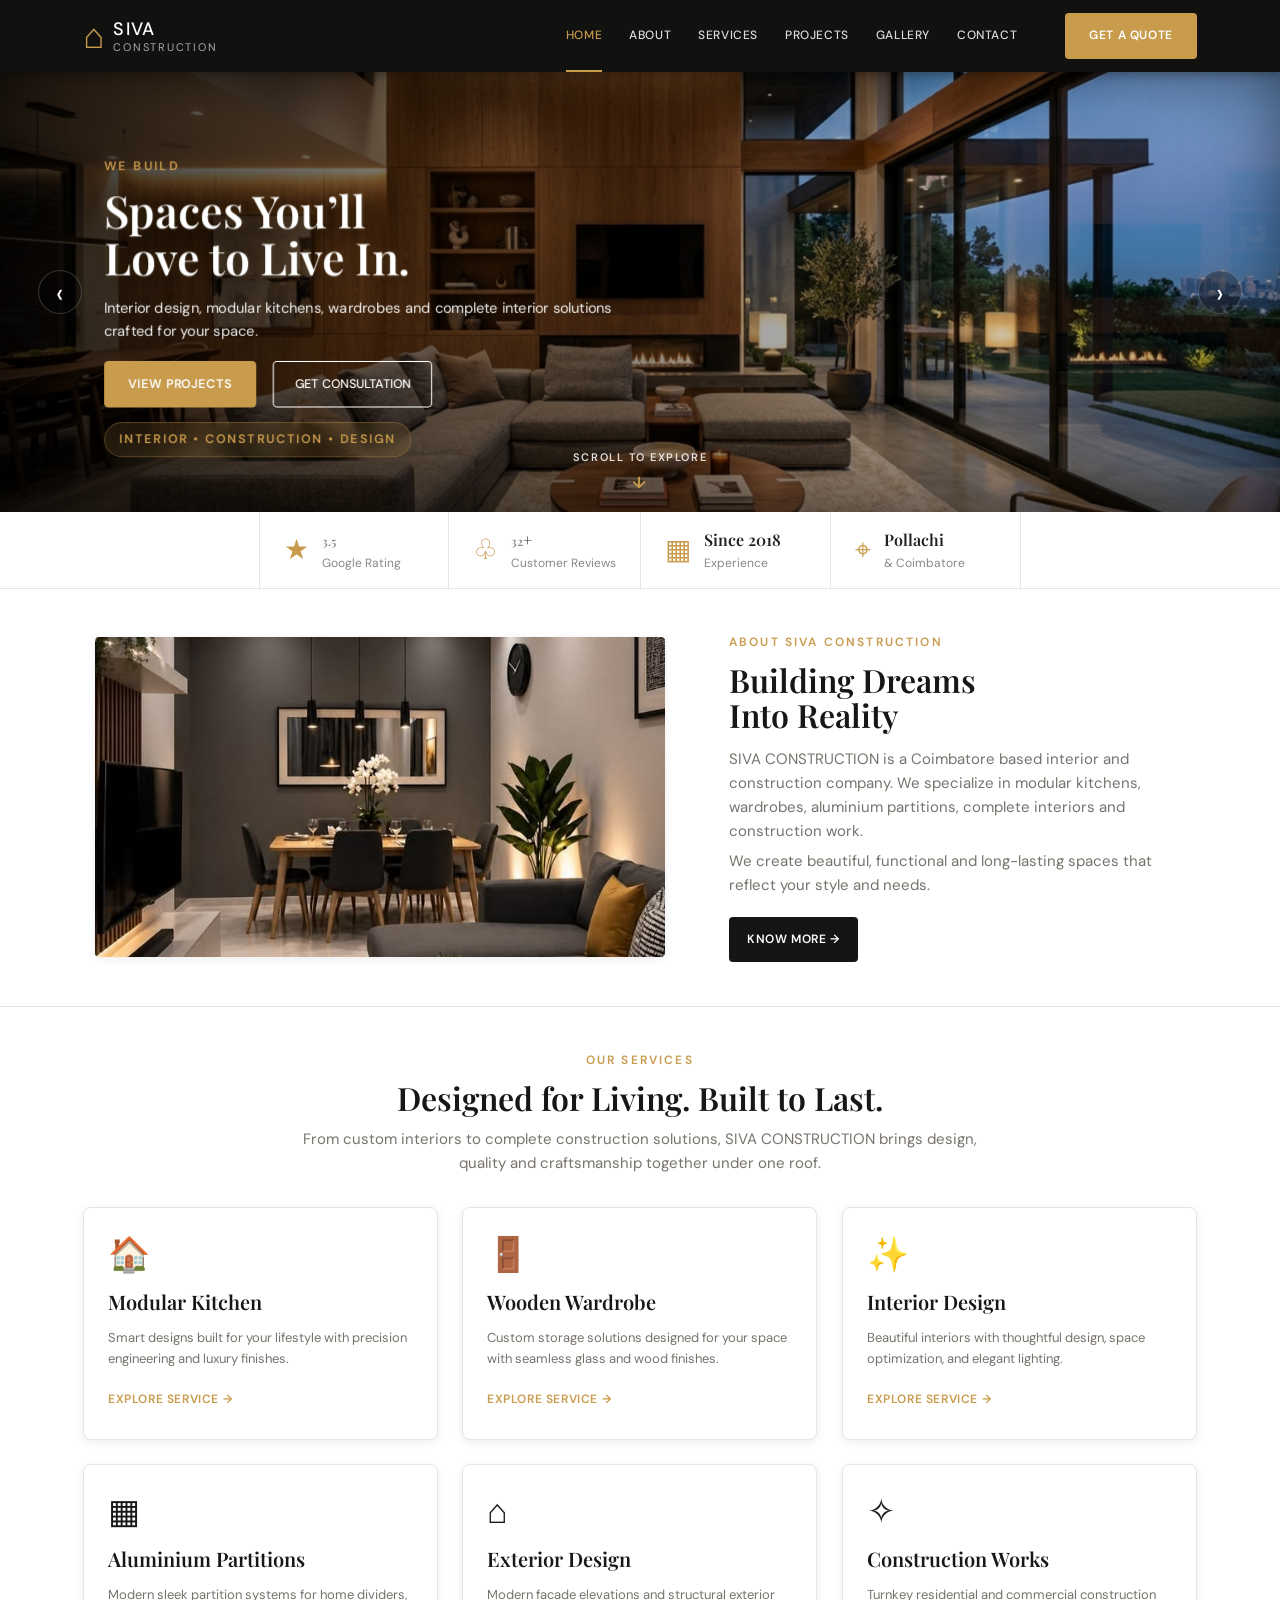
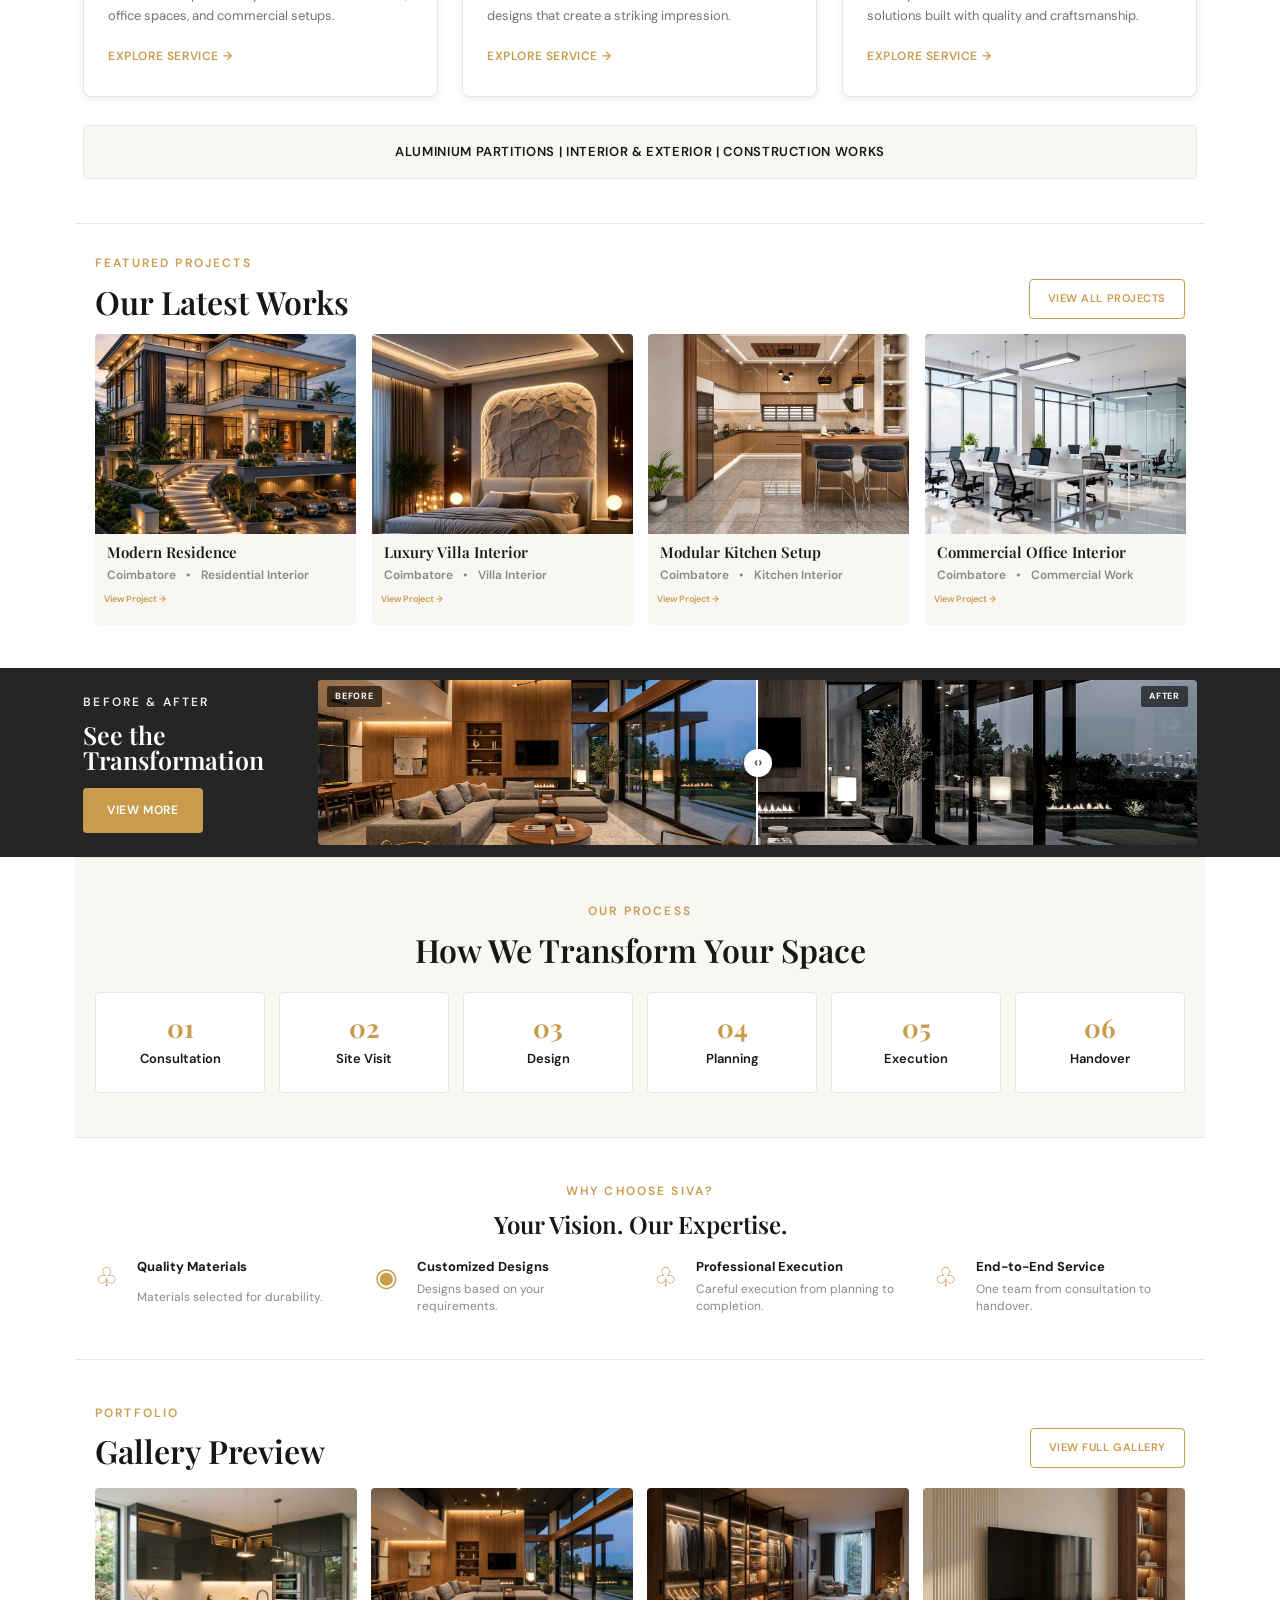
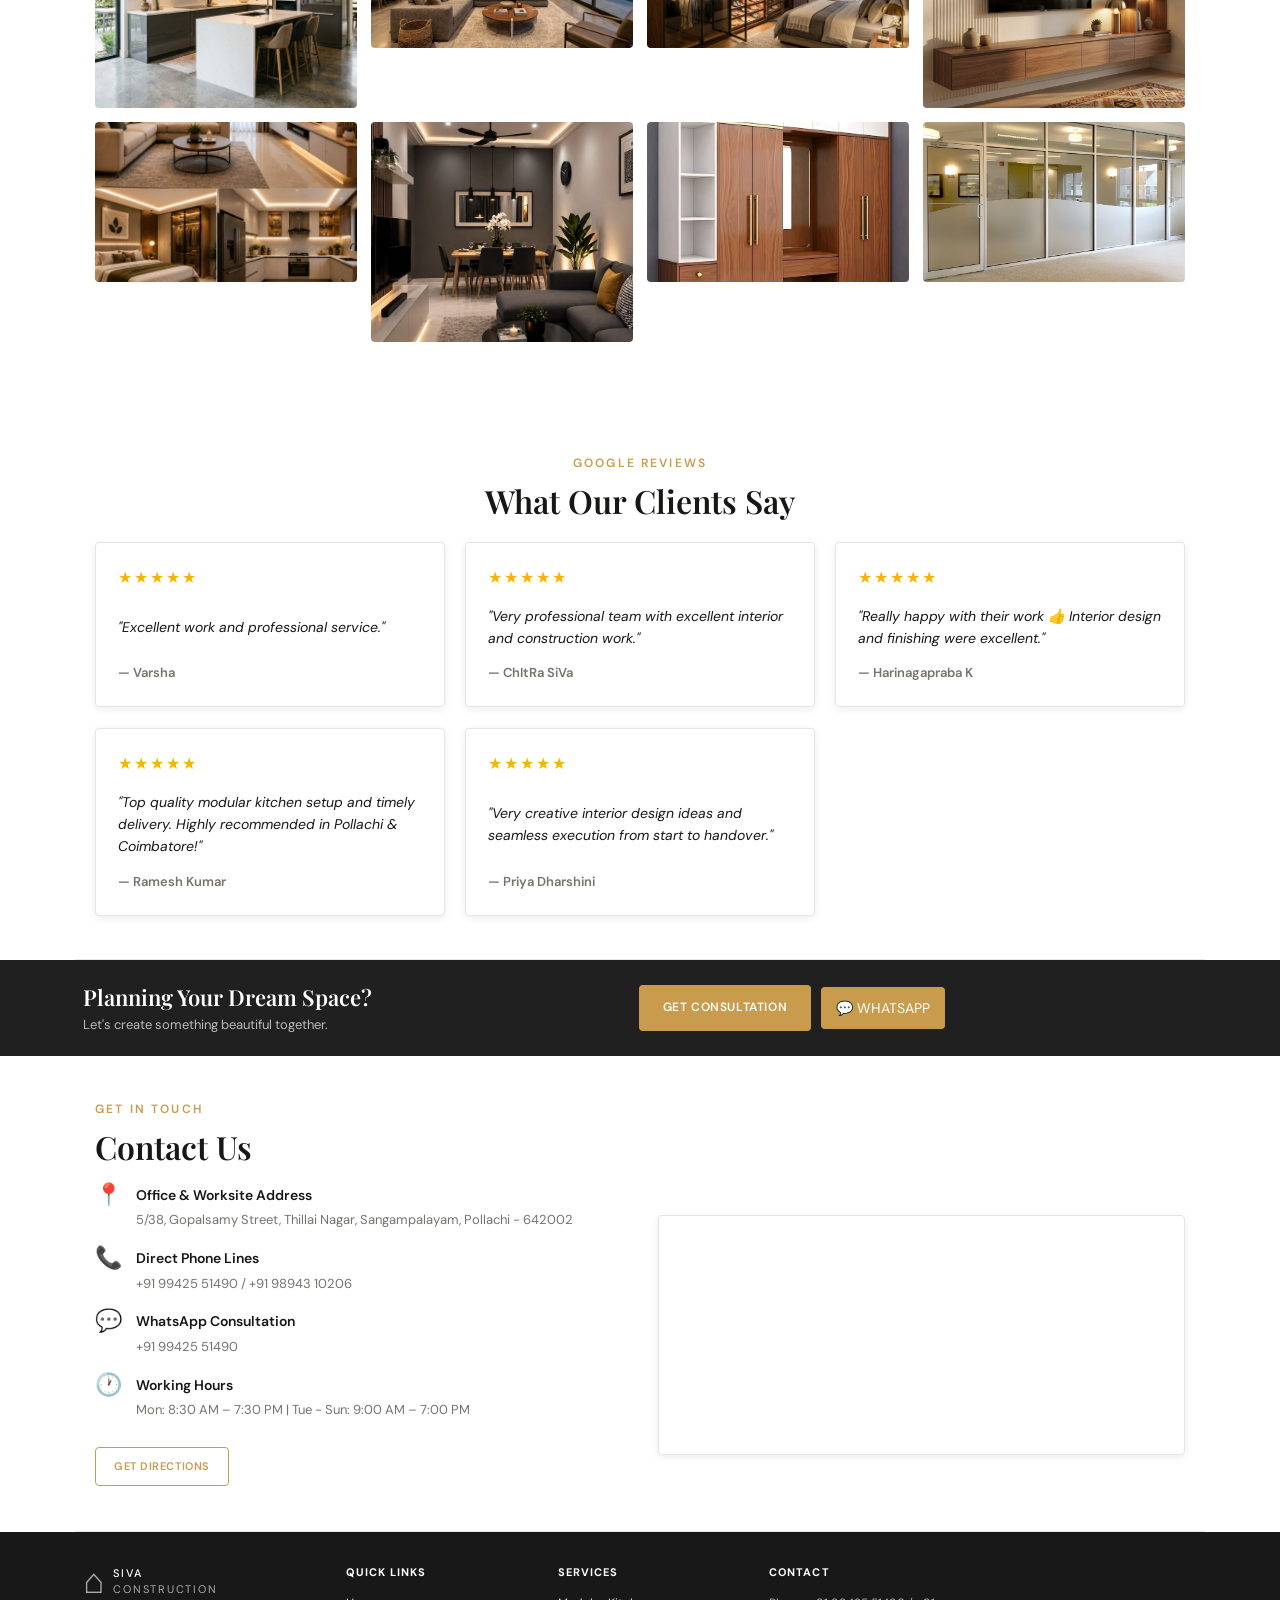
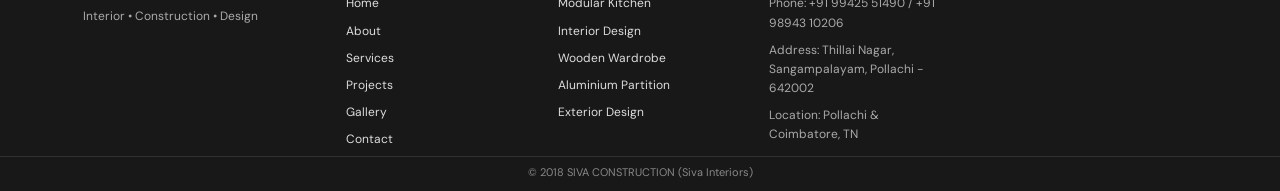
==== index.html @ 96789adf "Add files via upload" ====
<!doctype html>
<html lang="en">
<head>
  <meta charset="UTF-8">
  <meta name="viewport" content="width=device-width, initial-scale=1.0">
  <meta name="description" content="Siva Construction creates thoughtful interiors, modular kitchens, wardrobes, and complete interior solutions in Coimbatore and nearby areas.">
  <title>Siva Construction | Spaces You'll Love to Live In</title>
  <link rel="preconnect" href="https://fonts.googleapis.com">
  <link rel="preconnect" href="https://fonts.gstatic.com" crossorigin>
  <link href="https://fonts.googleapis.com/css2?family=DM+Sans:wght@400;500;600;700&family=Playfair+Display:wght@500;600;700&display=swap" rel="stylesheet">
  <link rel="stylesheet" href="styles.css">
</head>
<body>

  <!-- 1. Sticky Navbar -->
  <header class="site-header">
    <a class="brand" href="index.html">
      <span class="brand-mark">⌂</span>
      <span><b>SIVA</b><small>CONSTRUCTION</small></span>
    </a>
    <nav class="main-nav" aria-label="Main navigation">
      <a class="active" href="index.html">Home</a>
      <a href="about.html">About</a>
      <a href="Services.html">Services</a>
      <a href="Projects.html">Projects</a>
      <a href="Gallery.html">Gallery</a>
      <a href="Contact.html">Contact</a>
    </nav>
    <a class="quote-button" href="Contact.html">GET A QUOTE</a>
    <button class="menu-toggle" aria-label="Open menu">☰</button>
  </header>

  <main id="top">

    <!-- 2. Hero Section -->
    <section class="hero">
      <div class="hero-image" style="background-image: url('modern-interior.jpg');"></div>
      <div class="hero-overlay"></div>
      <button class="slider-arrow prev" aria-label="Previous slide">‹</button>
      <button class="slider-arrow next" aria-label="Next slide">›</button>
      <div class="hero-content">
        <p class="eyebrow">We build</p>
        <h1>Spaces You’ll<br>Love to Live In.</h1>
        <p>Interior design, modular kitchens, wardrobes and complete interior solutions crafted for your space.</p>
        <div>
          <a class="gold-button" href="Projects.html">VIEW PROJECTS</a>
          <a class="outline-button" href="Contact.html">GET CONSULTATION</a>
        </div>
        <div class="hero-sub-line">Interior • Construction • Design</div>
      </div>
      <div class="hero-scroll-indicator">
        <span>Scroll to Explore</span>
        <div class="scroll-arrow">↓</div>
      </div>
    </section>

    <!-- 3. Trust Bar -->
    <section class="stats">
      <div>
        <strong>★</strong>
        <span><b><span class="count-up" data-start="1.0" data-target="5.0" data-decimals="1">5.0</span></b>Google Rating</span>
      </div>
      <div>
        <strong>♧</strong>
        <span><b><span class="count-up" data-start="1" data-target="50" data-decimals="0">50</span>+</b>Customer Reviews</span>
      </div>
      <div>
        <strong>▦</strong>
        <span><b>Since 2018</b>Experience</span>
      </div>
      <div>
        <strong>⌖</strong>
        <span><b>Pollachi</b>&amp; Coimbatore</span>
      </div>
    </section>

    <!-- 4. About Preview -->
    <section class="about section" id="about">
      <div class="about-image image-frame">
        <img src="3.jpg" alt="Siva Construction Project Photo">
      </div>
      <div class="about-copy">
        <p class="kicker">ABOUT SIVA CONSTRUCTION</p>
        <h2>Building Dreams<br>Into Reality</h2>
        <p>SIVA CONSTRUCTION is a Coimbatore based interior and construction company. We specialize in modular kitchens, wardrobes, aluminium partitions, complete interiors and construction work.</p>
        <p>We create beautiful, functional and long-lasting spaces that reflect your style and needs.</p>
        <a class="dark-button" href="about.html">KNOW MORE →</a>
      </div>
    </section>

    <!-- 5. Services — "What We Do" -->
    <section class="services section" id="services">
      <p class="kicker centered">OUR SERVICES</p>
      <h2 class="centered">Designed for Living. Built to Last.</h2>
      <p class="centered" style="max-width: 680px; margin: 0 auto; color: var(--muted); font-size: 15px; line-height: 1.6;">From custom interiors to complete construction solutions, SIVA CONSTRUCTION brings design, quality and craftsmanship together under one roof.</p>

      <div class="services-card-grid">
        <!-- Card 1 -->
        <div class="service-card-item">
          <div class="service-card-icon">🏠</div>
          <h3>Modular Kitchen</h3>
          <p>Smart designs built for your lifestyle with precision engineering and luxury finishes.</p>
          <a class="service-card-link" href="Services.html#modular-kitchen">Explore Service →</a>
        </div>

        <!-- Card 2 -->
        <div class="service-card-item">
          <div class="service-card-icon">🚪</div>
          <h3>Wooden Wardrobe</h3>
          <p>Custom storage solutions designed for your space with seamless glass and wood finishes.</p>
          <a class="service-card-link" href="Services.html#wooden-wardrobe">Explore Service →</a>
        </div>

        <!-- Card 3 -->
        <div class="service-card-item">
          <div class="service-card-icon">✨</div>
          <h3>Interior Design</h3>
          <p>Beautiful interiors with thoughtful design, space optimization, and elegant lighting.</p>
          <a class="service-card-link" href="Services.html#interior-design">Explore Service →</a>
        </div>

        <!-- Card 4 -->
        <div class="service-card-item">
          <div class="service-card-icon">▦</div>
          <h3>Aluminium Partitions</h3>
          <p>Modern sleek partition systems for home dividers, office spaces, and commercial setups.</p>
          <a class="service-card-link" href="Services.html#aluminium-partitions">Explore Service →</a>
        </div>

        <!-- Card 5 -->
        <div class="service-card-item">
          <div class="service-card-icon">⌂</div>
          <h3>Exterior Design</h3>
          <p>Modern facade elevations and structural exterior designs that create a striking impression.</p>
          <a class="service-card-link" href="Services.html#exterior-works">Explore Service →</a>
        </div>

        <!-- Card 6 -->
        <div class="service-card-item">
          <div class="service-card-icon">✧</div>
          <h3>Construction Works</h3>
          <p>Turnkey residential and commercial construction solutions built with quality and craftsmanship.</p>
          <a class="service-card-link" href="Services.html#construction-works">Explore Service →</a>
        </div>
      </div>

      <div class="services-feature-strip">
        Aluminium Partitions | Interior &amp; Exterior | Construction Works
      </div>
    </section>

    <!-- 6. Featured Projects ⭐ -->
    <section class="projects section" id="projects">
      <div class="section-title">
        <div>
          <p class="kicker">FEATURED PROJECTS</p>
          <h2>Our Latest Works</h2>
        </div>
        <a class="small-outline" href="Projects.html">VIEW ALL PROJECTS</a>
      </div>
      <div class="project-grid">
        <article>
          <img src="8.jpg" alt="Modern Classic Home">
          <b>Modern Residence</b>
          <small>Coimbatore <i>•</i> Residential Interior</small>
          <a href="Projects.html" style="display:inline-block; margin: 4px 9px 8px; font-size: 9px; color: var(--gold); font-weight: 600;">View Project →</a>
        </article>
        <article>
          <img src="9.jpg" alt="Luxury Villa Interior">
          <b>Luxury Villa Interior</b>
          <small>Coimbatore <i>•</i> Villa Interior</small>
          <a href="Projects.html" style="display:inline-block; margin: 4px 9px 8px; font-size: 9px; color: var(--gold); font-weight: 600;">View Project →</a>
        </article>
        <article>
          <img src="10.jpg" alt="Modular Kitchen Setup">
          <b>Modular Kitchen Setup</b>
          <small>Coimbatore <i>•</i> Kitchen Interior</small>
          <a href="Projects.html" style="display:inline-block; margin: 4px 9px 8px; font-size: 9px; color: var(--gold); font-weight: 600;">View Project →</a>
        </article>
        <article>
          <img src="11.jpg" alt="Commercial Office Interior">
          <b>Commercial Office Interior</b>
          <small>Coimbatore <i>•</i> Commercial Work</small>
          <a href="Projects.html" style="display:inline-block; margin: 4px 9px 8px; font-size: 9px; color: var(--gold); font-weight: 600;">View Project →</a>
        </article>
      </div>
    </section>

    <!-- 7. Before → After 🔥 -->
    <section class="before-after">
      <div>
        <p class="kicker">BEFORE &amp; AFTER</p>
        <h2>See the<br>Transformation</h2>
        <a class="gold-button" href="Projects.html">View More</a>
      </div>
      <div class="compare" id="compare">
        <img src="modern-interior.jpg" alt="Empty Room Before Renovation" style="filter: grayscale(0.8) contrast(1.2);">
        <div class="after-image">
          <img src="modern-interior.jpg" alt="Finished Interior After Renovation">
        </div>
        <span class="compare-handle">‹›</span>
        <b class="before-label">BEFORE</b>
        <b class="after-label">AFTER</b>
      </div>
    </section>

    <!-- 8. “How We Transform Your Space” -->
    <section class="process-section section" id="process">
      <p class="kicker centered">OUR PROCESS</p>
      <h2 class="centered">How We Transform Your Space</h2>
      <div class="process-grid">
        <div class="process-card">
          <div class="process-num">01</div>
          <div class="process-title">Consultation</div>
        </div>
        <div class="process-card">
          <div class="process-num">02</div>
          <div class="process-title">Site Visit</div>
        </div>
        <div class="process-card">
          <div class="process-num">03</div>
          <div class="process-title">Design</div>
        </div>
        <div class="process-card">
          <div class="process-num">04</div>
          <div class="process-title">Planning</div>
        </div>
        <div class="process-card">
          <div class="process-num">05</div>
          <div class="process-title">Execution</div>
        </div>
        <div class="process-card">
          <div class="process-num">06</div>
          <div class="process-title">Handover</div>
        </div>
      </div>
    </section>

    <!-- 9. Why Choose SIVA? -->
    <section class="why section" id="why">
      <p class="kicker centered">WHY CHOOSE SIVA?</p>
      <h2 class="centered">Your Vision. Our Expertise.</h2>
      <div class="why-grid">
        <div>
          <strong>♧</strong>
          <b>Quality Materials</b>
          <p>Materials selected for durability.</p>
        </div>
        <div>
          <strong>◉</strong>
          <b>Customized Designs</b>
          <p>Designs based on your requirements.</p>
        </div>
        <div>
          <strong>♧</strong>
          <b>Professional Execution</b>
          <p>Careful execution from planning to completion.</p>
        </div>
        <div>
          <strong>♧</strong>
          <b>End-to-End Service</b>
          <p>One team from consultation to handover.</p>
        </div>
      </div>
    </section>

    <!-- 10. Gallery Preview 📸 -->
    <section class="section" id="gallery">
      <div class="section-title">
        <div>
          <p class="kicker">PORTFOLIO</p>
          <h2>Gallery Preview</h2>
        </div>
        <a class="small-outline" href="Gallery.html">VIEW FULL GALLERY</a>
      </div>
      <div class="gallery-preview-grid">
        <div class="gallery-preview-item tall"><img src="service-kitchen.jpg" alt="Kitchen interior gallery"></div>
        <div class="gallery-preview-item"><img src="modern-interior.jpg" alt="Living room interior"></div>
        <div class="gallery-preview-item"><img src="service-wardrobe.jpg" alt="Wooden wardrobe gallery"></div>
        <div class="gallery-preview-item tall"><img src="1.jpg" alt="Modular kitchen preview"></div>
        <div class="gallery-preview-item"><img src="2.jpg" alt="Exterior elevation preview"></div>
        <div class="gallery-preview-item tall"><img src="3.jpg" alt="Aluminium partition project"></div>
        <div class="gallery-preview-item"><img src="4.jpg" alt="Complete interiors project"></div>
        <div class="gallery-preview-item"><img src="5.jpg" alt="Renovation showcase"></div>
      </div>
    </section>

    <!-- 11. Customer Reviews ⭐ -->
    <section class="reviews-section section" id="reviews">
      <p class="kicker centered">GOOGLE REVIEWS</p>
      <h2 class="centered">What Our Clients Say</h2>
      <div class="reviews-grid">
        <div class="review-card">
          <div class="review-stars">★★★★★</div>
          <div class="review-quote">"Excellent work and professional service."</div>
          <div class="review-author">— Varsha</div>
        </div>
        <div class="review-card">
          <div class="review-stars">★★★★★</div>
          <div class="review-quote">"Very professional team with excellent interior and construction work."</div>
          <div class="review-author">— ChItRa SiVa</div>
        </div>
        <div class="review-card">
          <div class="review-stars">★★★★★</div>
          <div class="review-quote">"Really happy with their work 👍 Interior design and finishing were excellent."</div>
          <div class="review-author">— Harinagapraba K</div>
        </div>
        <div class="review-card">
          <div class="review-stars">★★★★★</div>
          <div class="review-quote">"Top quality modular kitchen setup and timely delivery. Highly recommended in Pollachi &amp; Coimbatore!"</div>
          <div class="review-author">— Ramesh Kumar</div>
        </div>
        <div class="review-card">
          <div class="review-stars">★★★★★</div>
          <div class="review-quote">"Very creative interior design ideas and seamless execution from start to handover."</div>
          <div class="review-author">— Priya Dharshini</div>
        </div>
      </div>
    </section>

    <!-- 12. Consultation CTA 🔥 -->
    <section class="contact-strip" id="cta">
      <div>
        <h2>Planning Your Dream Space?</h2>
        <p>Let's create something beautiful together.</p>
      </div>
      <div style="display: flex; gap: 10px; align-items: center;">
        <a class="gold-button" href="Contact.html">GET CONSULTATION</a>
        <a class="whatsapp" href="https://wa.me/919942551490" target="_blank" aria-label="Chat on WhatsApp">💬 WHATSAPP</a>
      </div>
    </section>

    <!-- 13. Contact Preview -->
    <section class="contact-preview-section section" id="contact">
      <p class="kicker">GET IN TOUCH</p>
      <h2>Contact Us</h2>
      <div class="contact-preview-grid">
        <div class="contact-info-list">
          <div class="contact-info-item">
            <span class="contact-info-icon">📍</span>
            <div class="contact-info-text">
              <strong>Office &amp; Worksite Address</strong>
              <span>5/38, Gopalsamy Street, Thillai Nagar, Sangampalayam, Pollachi - 642002</span>
            </div>
          </div>
          <div class="contact-info-item">
            <span class="contact-info-icon">📞</span>
            <div class="contact-info-text">
              <strong>Direct Phone Lines</strong>
              <span>+91 99425 51490 / +91 98943 10206</span>
            </div>
          </div>
          <div class="contact-info-item">
            <span class="contact-info-icon">💬</span>
            <div class="contact-info-text">
              <strong>WhatsApp Consultation</strong>
              <span>+91 99425 51490</span>
            </div>
          </div>
          <div class="contact-info-item">
            <span class="contact-info-icon">🕐</span>
            <div class="contact-info-text">
              <strong>Working Hours</strong>
              <span>Mon: 8:30 AM – 7:30 PM | Tue - Sun: 9:00 AM – 7:00 PM</span>
            </div>
          </div>
          <div style="margin-top: 10px;">
            <a class="small-outline" href="Contact.html">GET DIRECTIONS</a>
          </div>
        </div>
        <div class="map-container">
          <iframe src="https://www.google.com/maps/embed?pb=!1m18!1m12!1m3!1d125322.47444109403!2d76.8848329623253!3d11.01412634426548!2m3!1f0!2f0!3f0!3m2!1i1024!2i768!4f13.1!3m3!1m2!1s0x3ba859af2f971cb5%3A0x2fc1c81e183ed282!2sCoimbatore%2C%20Tamil%20Nadu!5e0!3m2!1sen!2sin!4v1700000000000!5m2!1sen!2sin" allowfullscreen="" loading="lazy" referrerpolicy="no-referrer-when-downgrade"></iframe>
        </div>
      </div>
    </section>

  </main>

  <!-- 14. Footer -->
  <footer class="site-footer">
    <div class="footer-brand">
      <a class="brand" href="index.html">
        <span class="brand-mark">⌂</span>
        <span><b>SIVA</b><small>CONSTRUCTION</small></span>
      </a>
      <p>Interior • Construction • Design</p>
    </div>
    <div>
      <b>QUICK LINKS</b>
      <a href="index.html">Home</a>
      <a href="about.html">About</a>
      <a href="Services.html">Services</a>
      <a href="Projects.html">Projects</a>
      <a href="Gallery.html">Gallery</a>
      <a href="Contact.html">Contact</a>
    </div>
    <div>
      <b>SERVICES</b>
      <a href="Services.html">Modular Kitchen</a>
      <a href="Services.html">Interior Design</a>
      <a href="Services.html">Wooden Wardrobe</a>
      <a href="Services.html">Aluminium Partition</a>
      <a href="Services.html">Exterior Design</a>
    </div>
    <div>
      <b>CONTACT</b>
      <span>Phone: +91 99425 51490 / +91 98943 10206</span>
      <span>Address: Thillai Nagar, Sangampalayam, Pollachi - 642002</span>
      <span>Location: Pollachi &amp; Coimbatore, TN</span>
    </div>
    <small class="copyright">© 2018 SIVA CONSTRUCTION (Siva Interiors)</small>
  </footer>

  <script src="script.js"></script>
</body>
</html>
---- styles.css ----
/* ==========================================================================
   SIVA CONSTRUCTION - MAIN STYLESHEET
   Clean, Modern, Organized & Responsive CSS
   ========================================================================== */

/* --------------------------------------------------------------------------
   1. Design System & CSS Custom Properties
   -------------------------------------------------------------------------- */
:root {
  /* Color Palette */
  --gold: #c99b4d;
  --gold-hover: #b3873c;
  --gold-light: rgba(201, 155, 77, 0.15);
  --ink: #171716;
  --dark-bg: #111210;
  --dark-surface: #202020;
  --muted: #77736c;
  --line: #e8e5df;
  --white: #ffffff;
  --bg-light: #f8f7f4;

  /* Typography */
  --serif: 'Playfair Display', Georgia, serif;
  --sans: 'DM Sans', -apple-system, BlinkMacSystemFont, 'Segoe UI', Roboto, sans-serif;

  /* Transitions & Shadows */
  --transition-fast: 0.2s ease;
  --transition-normal: 0.3s ease;
  --shadow-sm: 0 2px 8px rgba(0, 0, 0, 0.08);
  --shadow-md: 0 8px 24px rgba(0, 0, 0, 0.12);
  --shadow-lg: 0 16px 36px rgba(0, 0, 0, 0.18);
  --radius-sm: 4px;
  --radius-md: 8px;
}

/* --------------------------------------------------------------------------
   2. CSS Reset & Base Styles
   -------------------------------------------------------------------------- */
*,
*::before,
*::after {
  box-sizing: border-box;
}

html {
  scroll-behavior: smooth;
}

body {
  margin: 0;
  color: var(--ink);
  font-family: var(--sans);
  font-size: 15px;
  line-height: 1.6;
  background-color: var(--white);
  -webkit-font-smoothing: antialiased;
  -moz-osx-font-smoothing: grayscale;
}

a {
  color: inherit;
  text-decoration: none;
  transition: color var(--transition-fast);
}

img {
  display: block;
  width: 100%;
  max-width: 100%;
  object-fit: cover;
}

button {
  font: inherit;
  cursor: pointer;
  border: none;
  background: none;
}

/* --------------------------------------------------------------------------
   3. Buttons & Component Controls
   -------------------------------------------------------------------------- */
.gold-button,
.quote-button {
  display: inline-block;
  background-color: var(--gold);
  color: var(--white);
  text-transform: uppercase;
  font-size: 12px;
  font-weight: 600;
  padding: 13px 24px;
  letter-spacing: 0.05em;
  border-radius: var(--radius-sm);
  transition: background-color var(--transition-fast), transform var(--transition-fast), box-shadow var(--transition-fast);
}

.gold-button:hover,
.quote-button:hover {
  background-color: var(--gold-hover);
  transform: translateY(-1px);
  box-shadow: 0 4px 12px rgba(201, 155, 77, 0.3);
}

.outline-button {
  display: inline-block;
  border: 1px solid var(--white);
  color: var(--white);
  text-transform: uppercase;
  font-size: 12px;
  font-weight: 500;
  padding: 12px 20px;
  margin-left: 12px;
  border-radius: var(--radius-sm);
  transition: background-color var(--transition-fast), color var(--transition-fast);
}

.outline-button:hover {
  background-color: var(--white);
  color: var(--ink);
}

.dark-button {
  display: inline-block;
  background: #151515;
  color: var(--white);
  font-size: 12px;
  font-weight: 600;
  text-transform: uppercase;
  padding: 13px 18px;
  margin-top: 14px;
  letter-spacing: 0.05em;
  border-radius: var(--radius-sm);
  transition: background-color var(--transition-fast), transform var(--transition-fast);
}

.dark-button:hover {
  background: var(--gold);
  transform: translateY(-1px);
}

.small-outline {
  display: inline-block;
  border: 1px solid var(--gold);
  padding: 10px 18px;
  color: var(--gold);
  text-transform: uppercase;
  font-size: 11px;
  font-weight: 600;
  letter-spacing: 0.05em;
  border-radius: var(--radius-sm);
  transition: background-color var(--transition-fast), color var(--transition-fast);
}

.small-outline:hover {
  background-color: var(--gold);
  color: var(--white);
}

/* --------------------------------------------------------------------------
   4. Header & Global Navigation
   -------------------------------------------------------------------------- */
.site-header {
  height: 72px;
  background-color: var(--dark-bg);
  color: var(--white);
  display: flex;
  align-items: center;
  padding: 0 6.5%;
  gap: 30px;
  position: sticky;
  top: 0;
  z-index: 1000;
  box-shadow: 0 2px 10px rgba(0, 0, 0, 0.3);
}

.brand {
  display: flex;
  align-items: center;
  gap: 9px;
  line-height: 1;
}

.brand-mark {
  font-size: 35px;
  color: var(--gold);
  line-height: 1;
}

.brand b {
  display: block;
  font-size: 18px;
  letter-spacing: 0.07em;
  font-weight: 500;
}

.brand small {
  display: block;
  font-size: 11px;
  letter-spacing: 0.16em;
  margin-top: 4px;
  color: #aaa;
}

.main-nav {
  display: flex;
  gap: 27px;
  margin-left: auto;
  font-size: 12px;
  font-weight: 500;
  text-transform: uppercase;
  letter-spacing: 0.05em;
}

.main-nav a {
  height: 72px;
  display: grid;
  place-items: center;
  position: relative;
  opacity: 0.85;
  transition: opacity var(--transition-fast), color var(--transition-fast);
}

.main-nav a:hover {
  opacity: 1;
  color: var(--gold);
}

.main-nav a.active {
  opacity: 1;
  color: var(--gold);
}

.main-nav a.active::after {
  content: '';
  height: 2px;
  background-color: var(--gold);
  position: absolute;
  left: 0;
  right: 0;
  bottom: 0;
}

.quote-button {
  margin-left: 18px;
}

.menu-toggle {
  display: none;
  background: none;
  border: 0;
  color: var(--white);
  font-size: 24px;
  padding: 5px;
}

/* --------------------------------------------------------------------------
   5. Hero Section & Slider Controls
   -------------------------------------------------------------------------- */
.hero {
  height: 440px;
  color: var(--white);
  position: relative;
  overflow: hidden;
  perspective: 1200px;
  transform-style: preserve-3d;
}

.hero-image {
  position: absolute;
  inset: 0;
  background: url('modern-interior.jpg') center/cover no-repeat;
  transform: scale(1.02);
  transform-style: preserve-3d;
  will-change: transform;
  transition: transform 0.15s cubic-bezier(0.25, 0.46, 0.45, 0.94), opacity 0.3s ease;
  box-shadow: inset 0 0 80px rgba(0, 0, 0, 0.6);
}

.hero-image::after {
  content: '';
  position: absolute;
  inset: 0;
  background: radial-gradient(circle at var(--hero-glare-x, 50%) var(--hero-glare-y, 50%), rgba(255, 255, 255, 0.22) 0%, transparent 65%);
  pointer-events: none;
  opacity: 0;
  transition: opacity 0.3s ease;
  z-index: 1;
}

.hero:hover .hero-image::after {
  opacity: 1;
}

.hero-overlay {
  position: absolute;
  inset: 0;
  background: linear-gradient(90deg, rgba(0, 0, 0, 0.78), rgba(0, 0, 0, 0.05) 78%),
              linear-gradient(0deg, rgba(0, 0, 0, 0.25), transparent);
  pointer-events: none;
}

.hero-content {
  position: absolute;
  left: 9.5%;
  top: 50%;
  transform: translateY(-45%) translateZ(40px);
  max-width: 540px;
  z-index: 2;
  transform-style: preserve-3d;
  transition: transform 0.2s ease-out;
}

.eyebrow,
.kicker {
  font-size: 12px;
  font-weight: 600;
  text-transform: uppercase;
  letter-spacing: 0.18em;
  color: var(--gold);
  margin: 0 0 10px;
}

.hero h1 {
  font-family: var(--serif);
  font-size: 43px;
  font-weight: 600;
  line-height: 1.05;
  margin: 0 0 15px;
  text-shadow: 0 4px 20px rgba(0, 0, 0, 0.5), 0 0 12px rgba(201, 155, 77, 0.25);
  animation: floatUpDownHero 4.5s ease-in-out infinite;
}

.hero-content > p:not(.eyebrow) {
  font-size: 14px;
  line-height: 1.6;
  margin: 0 0 18px;
  color: rgba(255, 255, 255, 0.95);
  animation: floatSubtleHero 5s ease-in-out infinite 0.4s;
}

.hero-content > div:not(.hero-sub-line) {
  animation: floatUpDownHero 4.8s ease-in-out infinite 0.8s;
}

/* ==========================================================================
   HERO UP & DOWN FLOATING MOTION ANIMATION ENGINE
   ========================================================================== */

@keyframes floatUpDownHero {
  0%, 100% {
    transform: translateY(0px);
  }
  50% {
    transform: translateY(-12px);
  }
}

@keyframes floatSubtleHero {
  0%, 100% {
    transform: translateY(0px);
  }
  50% {
    transform: translateY(-7px);
  }
}

@keyframes heroPulseBg {
  0%, 100% {
    transform: scale(1.02);
  }
  50% {
    transform: scale(1.06);
  }
}

@keyframes bounceScrollArrow {
  0%, 100% {
    transform: translateY(0px);
    opacity: 0.8;
  }
  50% {
    transform: translateY(8px);
    opacity: 1;
  }
}

.hero-sub-line {
  animation: floatSubtleHero 4.2s ease-in-out infinite 1.2s;
  display: inline-block;
  background: rgba(201, 155, 77, 0.15);
  backdrop-filter: blur(6px);
  padding: 6px 14px;
  border-radius: 20px;
  border: 1px solid rgba(201, 155, 77, 0.3);
  margin-top: 14px;
}

/* Up & Down Scroll Indicator Tag at Hero Bottom */
.hero-scroll-indicator {
  position: absolute;
  bottom: 16px;
  left: 50%;
  transform: translateX(-50%);
  display: flex;
  flex-direction: column;
  align-items: center;
  gap: 4px;
  color: rgba(255, 255, 255, 0.85);
  font-size: 11px;
  font-weight: 600;
  letter-spacing: 0.14em;
  text-transform: uppercase;
  z-index: 10;
  pointer-events: none;
}

.scroll-arrow {
  font-size: 16px;
  color: var(--gold);
  animation: bounceScrollArrow 2s ease-in-out infinite;
}



.slider-arrow {
  position: absolute;
  top: 50%;
  transform: translateY(-50%);
  background: rgba(0, 0, 0, 0.3);
  border: 1px solid rgba(255, 255, 255, 0.2);
  color: var(--white);
  font-size: 28px;
  width: 44px;
  height: 44px;
  border-radius: 50%;
  display: grid;
  place-items: center;
  z-index: 10;
  transition: background var(--transition-fast), border-color var(--transition-fast);
}

.slider-arrow:hover {
  background: var(--gold);
  border-color: var(--gold);
}

.prev {
  left: 3%;
}

.next {
  right: 3%;
}

/* --------------------------------------------------------------------------
   6. Key Performance / Stats Bar
   -------------------------------------------------------------------------- */
.stats {
  height: 77px;
  border-bottom: 1px solid var(--line);
  display: flex;
  justify-content: center;
  background-color: var(--white);
}

.stats > div {
  min-width: 190px;
  padding: 15px 24px;
  display: flex;
  align-items: center;
  gap: 13px;
  border-right: 1px solid var(--line);
  transition: background-color var(--transition-fast);
}

.stats > div:hover {
  background-color: var(--bg-light);
}

.stats > div:first-child {
  border-left: 1px solid var(--line);
}

.stats strong {
  font-size: 28px;
  color: var(--gold);
  font-weight: 400;
  line-height: 1;
}

.stats span {
  color: #888;
  font-size: 12px;
}

.stats b {
  display: block;
  color: #202020;
  font-family: var(--serif);
  font-size: 16px;
  font-weight: 600;
  margin-bottom: 2px;
}

/* --------------------------------------------------------------------------
   7. General Section Utilities
   -------------------------------------------------------------------------- */
.section {
  max-width: 1130px;
  margin: 0 auto;
  padding: 44px 20px;
}

.section h2,
.about-copy h2 {
  font-family: var(--serif);
  font-size: 32px;
  font-weight: 600;
  line-height: 1.1;
  margin: 0 0 14px;
}

.centered {
  text-align: center;
}

/* --------------------------------------------------------------------------
   8. About Section
   -------------------------------------------------------------------------- */
.about {
  display: grid;
  grid-template-columns: 1.25fr 1fr;
  gap: 64px;
  align-items: center;
}

.about-image {
  height: 320px;
  overflow: hidden;
  border-radius: var(--radius-sm);
  box-shadow: var(--shadow-sm);
}

.about-image img {
  height: 100%;
  transition: transform 0.5s ease;
}

.about-image:hover img {
  transform: scale(1.04);
}

.about-copy > p:not(.kicker) {
  font-size: 15px;
  line-height: 1.6;
  color: var(--muted);
  margin: 6px 0;
}

/* --------------------------------------------------------------------------
   9. Services Grid
   -------------------------------------------------------------------------- */
/* --------------------------------------------------------------------------
   9. Services Grid & Card Layout (Clean Box Cards, No Photo inside Cards)
   -------------------------------------------------------------------------- */
.services {
  border-top: 1px solid var(--line);
  max-width: none;
  padding-left: 6.5%;
  padding-right: 6.5%;
}

.services h2 {
  margin-bottom: 12px;
}

.services-card-grid {
  display: grid;
  grid-template-columns: repeat(3, 1fr);
  gap: 22px;
  margin-top: 36px;
  margin-bottom: 30px;
}

@media (max-width: 992px) {
  .services-card-grid {
    grid-template-columns: repeat(2, 1fr);
  }
}

@media (max-width: 640px) {
  .services-card-grid {
    grid-template-columns: 1fr;
  }
}

.service-card-item {
  background: var(--white);
  border: 1px solid var(--line);
  border-radius: var(--radius-sm);
  padding: 32px 26px;
  display: flex;
  flex-direction: column;
  align-items: flex-start;
  transition: transform var(--transition-fast), box-shadow var(--transition-fast), border-color var(--transition-fast);
  position: relative;
  overflow: hidden;
}

.service-card-item::before {
  content: '';
  position: absolute;
  top: 0;
  left: 0;
  right: 0;
  height: 3px;
  background: var(--gold);
  opacity: 0;
  transition: opacity var(--transition-fast);
}

.service-card-item:hover {
  transform: translateY(-5px);
  box-shadow: var(--shadow-md);
  border-color: rgba(201, 155, 77, 0.4);
}

.service-card-item:hover::before {
  opacity: 1;
}

.service-card-icon {
  font-size: 36px;
  line-height: 1;
  margin-bottom: 16px;
  display: block;
}

.service-card-item h3 {
  font-family: var(--serif);
  font-size: 20px;
  font-weight: 600;
  margin: 0 0 10px 0;
  color: var(--ink);
}

.service-card-item p {
  font-size: 14px;
  line-height: 1.6;
  color: var(--muted);
  margin: 0 0 22px 0;
  flex-grow: 1;
}

.service-card-link {
  font-size: 13px;
  font-weight: 600;
  color: var(--gold);
  display: inline-flex;
  align-items: center;
  gap: 6px;
  transition: gap var(--transition-fast), color var(--transition-fast);
}

.service-card-item:hover .service-card-link {
  color: var(--gold-hover);
  gap: 10px;
}

.services-feature-strip {
  text-align: center;
  background: #f5f3ec;
  border: 1px solid var(--line);
  padding: 16px 24px;
  font-size: 14px;
  font-weight: 600;
  letter-spacing: 0.05em;
  color: var(--ink);
  border-radius: var(--radius-sm);
  margin-top: 10px;
}

/* --------------------------------------------------------------------------
   9B. Full Services Page Styles (Services.html)
   -------------------------------------------------------------------------- */
.services-hero-banner {
  background-color: var(--white);
  padding: 60px 6.5% 45px;
  text-align: center;
  border-bottom: 1px solid var(--line);
}

.services-hero-banner h1 {
  font-family: var(--serif);
  font-size: 38px;
  font-weight: 600;
  margin: 10px 0 16px;
  color: var(--ink);
}

.services-hero-banner p {
  max-width: 720px;
  margin: 0 auto 28px;
  color: var(--muted);
  font-size: 15px;
  line-height: 1.6;
}

.service-pills {
  display: flex;
  flex-wrap: wrap;
  justify-content: center;
  gap: 10px;
  margin-top: 20px;
}

.service-pill-item {
  display: inline-flex;
  align-items: center;
  gap: 8px;
  padding: 10px 18px;
  background: var(--bg-light);
  border: 1px solid var(--line);
  border-radius: 30px;
  font-size: 13px;
  font-weight: 500;
  color: var(--ink);
  transition: background-color var(--transition-fast), border-color var(--transition-fast), color var(--transition-fast);
}

.service-pill-item:hover {
  background: var(--dark-bg);
  color: var(--white);
  border-color: var(--dark-bg);
}

.service-detail-section {
  padding: 70px 6.5%;
  border-bottom: 1px solid var(--line);
  background-color: var(--white);
}

.service-detail-section:nth-child(even) {
  background-color: var(--bg-light);
}

.service-detail-container {
  max-width: 1150px;
  margin: 0 auto;
}

.service-detail-grid {
  display: grid;
  grid-template-columns: 1fr 1fr;
  gap: 48px;
  align-items: center;
}

@media (max-width: 860px) {
  .service-detail-grid {
    grid-template-columns: 1fr;
    gap: 32px;
  }
}

.service-detail-image {
  height: 380px;
  border-radius: var(--radius-sm);
  overflow: hidden;
  box-shadow: var(--shadow-md);
  position: relative;
}

.service-detail-image img {
  height: 100%;
  width: 100%;
  object-fit: cover;
  transition: transform 0.5s ease;
}

.service-detail-image:hover img {
  transform: scale(1.03);
}

.service-badge {
  display: inline-flex;
  align-items: center;
  gap: 8px;
  background: var(--gold-light);
  color: var(--gold);
  font-size: 12px;
  font-weight: 600;
  text-transform: uppercase;
  letter-spacing: 0.12em;
  padding: 6px 14px;
  border-radius: 20px;
  margin-bottom: 14px;
}

.service-detail-content h2 {
  font-family: var(--serif);
  font-size: 30px;
  font-weight: 600;
  margin: 0 0 14px 0;
  color: var(--ink);
}

.service-tagline {
  font-size: 16px;
  font-weight: 500;
  color: var(--gold);
  margin-bottom: 16px;
}

.service-description {
  font-size: 15px;
  line-height: 1.65;
  color: var(--muted);
  margin-bottom: 24px;
}

.service-features-list {
  list-style: none;
  padding: 0;
  margin: 0 0 28px 0;
  display: grid;
  grid-template-columns: 1fr 1fr;
  gap: 12px 20px;
}

@media (max-width: 580px) {
  .service-features-list {
    grid-template-columns: 1fr;
  }
}

.service-features-list li {
  font-size: 14px;
  color: var(--ink);
  display: flex;
  align-items: center;
  gap: 10px;
  font-weight: 500;
}

.service-features-list li span.check-icon {
  color: var(--gold);
  font-weight: 700;
  font-size: 15px;
}

.service-photo-showcase {
  margin-top: 36px;
  padding-top: 28px;
  border-top: 1px solid var(--line);
}

.service-photo-showcase h4 {
  font-family: var(--sans);
  font-size: 13px;
  font-weight: 600;
  text-transform: uppercase;
  letter-spacing: 0.1em;
  color: var(--muted);
  margin: 0 0 16px 0;
}

.service-photo-grid {
  display: grid;
  grid-template-columns: repeat(3, 1fr);
  gap: 16px;
}

.service-photo-item {
  height: 160px;
  border-radius: var(--radius-sm);
  overflow: hidden;
  cursor: pointer;
  box-shadow: var(--shadow-sm);
  position: relative;
}

.service-photo-item img {
  height: 100%;
  width: 100%;
  object-fit: cover;
  transition: transform 0.4s ease, filter 0.4s ease;
}

.service-photo-item:hover img {
  transform: scale(1.06);
  filter: brightness(1.05);
}

.service-cta-wrapper {
  margin-top: 28px;
}

/* --------------------------------------------------------------------------
   10. Featured Projects Section
   -------------------------------------------------------------------------- */
.projects {
  border-top: 1px solid var(--line);
  padding-top: 30px;
}

.section-title {
  display: flex;
  justify-content: space-between;
  align-items: flex-end;
  margin-bottom: 15px;
}

.section-title h2 {
  margin: 0;
}

.project-grid {
  display: grid;
  grid-template-columns: repeat(4, 1fr);
  gap: 16px;
}

.project-grid article {
  background: var(--bg-light);
  border-radius: var(--radius-sm);
  overflow: hidden;
  padding-bottom: 10px;
  transition: transform var(--transition-fast), box-shadow var(--transition-fast);
}

.project-grid article:hover {
  transform: translateY(-3px);
  box-shadow: var(--shadow-sm);
}

.project-grid img {
  height: 200px;
  transition: transform 0.4s ease;
}

.project-grid article:hover img {
  transform: scale(1.04);
}

.project-grid b,
.project-grid small {
  display: block;
  padding: 6px 12px 0;
  font-family: var(--serif);
  font-weight: 600;
  font-size: 15px;
}

.project-grid small {
  padding-top: 2px;
  font-family: var(--sans);
  font-size: 12px;
  color: #8b8881;
}

.project-grid i {
  margin: 0 7px;
  font-style: normal;
}

/* --------------------------------------------------------------------------
   11. Before & After Comparison Feature
   -------------------------------------------------------------------------- */
.before-after {
  background-color: #252525;
  color: var(--white);
  padding: 12px 6.5%;
  display: grid;
  grid-template-columns: 200px 1fr;
  gap: 35px;
  align-items: center;
}

.before-after h2 {
  font-family: var(--serif);
  font-size: 25px;
  font-weight: 600;
  line-height: 1;
  margin: 0 0 16px;
}

.before-after .kicker {
  color: #eee;
}

.compare {
  height: 165px;
  position: relative;
  overflow: hidden;
  border-radius: var(--radius-sm);
  user-select: none;
  cursor: ew-resize;
}

.compare > img,
.after-image,
.after-image img {
  height: 100%;
}

.compare > img,
.after-image {
  position: absolute;
  inset: 0;
}

.after-image {
  width: 50%;
  overflow: hidden;
  border-right: 2px solid var(--white);
}

.after-image img {
  width: 100%;
  max-width: none;
}

.compare-handle {
  position: absolute;
  left: 50%;
  top: 50%;
  transform: translate(-50%, -50%);
  width: 28px;
  height: 28px;
  border-radius: 50%;
  background: var(--white);
  color: #555;
  text-align: center;
  line-height: 26px;
  font-size: 14px;
  font-weight: bold;
  z-index: 2;
  box-shadow: 0 2px 6px rgba(0, 0, 0, 0.4);
}

.compare b {
  position: absolute;
  top: 6px;
  font-family: var(--sans);
  font-size: 9px;
  letter-spacing: 0.08em;
  background: rgba(0, 0, 0, 0.6);
  padding: 3px 8px;
  border-radius: 2px; 
  z-index: 3;
}

.before-label {
  left: 9px;
}

.after-label {
  right: 9px;
}

/* --------------------------------------------------------------------------
   12. Why Choose Us Section
   -------------------------------------------------------------------------- */
.why {
  border-bottom: 1px solid var(--line);
}

.why h2 {
  font-size: 24px;
  margin-bottom: 20px;
}

.why-grid {
  display: grid;
  grid-template-columns: repeat(4, 1fr);
  gap: 28px;
}

.why-grid > div {
  display: grid;
  grid-template-columns: 34px 1fr;
  column-gap: 8px;
}

.why-grid strong {
  grid-row: span 2;
  font-size: 26px;
  color: var(--gold);
  font-weight: 400;
}

.why-grid b {
  font-size: 13px;
  color: var(--ink);
}

.why-grid p {
  font-size: 12px;
  color: #888;
  line-height: 1.4;
  margin: 3px 0 0;
}

/* --------------------------------------------------------------------------
   13. Contact Call-to-Action Strip
   -------------------------------------------------------------------------- */
.contact-strip {
  background-color: var(--dark-surface);
  color: var(--white);
  padding: 20px 6.5%;
  display: flex;
  align-items: center;
  gap: 15px;
}

.contact-strip h2 {
  font-family: var(--serif);
  font-size: 22px;
  font-weight: 600;
  margin: 0;
}

.contact-strip p {
  font-size: 13px;
  margin: 0;
  color: #bbb;
}

.contact-strip > div {
  margin-right: auto;
}

.whatsapp {
  background-color: var(--gold);
  color: var(--white);
  padding: 10px 15px;
  font-size: 14px;
  border-radius: var(--radius-sm);
  display: inline-flex;
  align-items: center;
  justify-content: center;
  transition: background-color var(--transition-fast), transform var(--transition-fast);
}

.whatsapp:hover {
  background-color: var(--gold-hover);
  transform: scale(1.05);
}

.hero-sub-line {
  font-size: 12px;
  text-transform: uppercase;
  letter-spacing: 0.15em;
  color: var(--gold);
  margin-top: 14px;
  font-weight: 600;
}

/* --------------------------------------------------------------------------
   13b. Process Workflow Steps ("How We Transform Your Space")
   -------------------------------------------------------------------------- */
.process-section {
  background-color: var(--bg-light);
  border-top: 1px solid var(--line);
  border-bottom: 1px solid var(--line);
}

.process-grid {
  display: grid;
  grid-template-columns: repeat(6, 1fr);
  gap: 14px;
  margin-top: 25px;
}

.process-card {
  background: var(--white);
  border: 1px solid var(--line);
  border-radius: var(--radius-sm);
  padding: 22px 12px;
  text-align: center;
  position: relative;
  transition: transform var(--transition-fast), border-color var(--transition-fast), box-shadow var(--transition-fast);
}

.process-card:hover {
  transform: translateY(-4px);
  border-color: var(--gold);
  box-shadow: var(--shadow-sm);
}

.process-num {
  font-family: var(--serif);
  font-size: 26px;
  font-weight: 700;
  color: var(--gold);
  margin-bottom: 8px;
  line-height: 1;
}

.process-title {
  font-size: 13px;
  font-weight: 600;
  color: var(--ink);
}

/* --------------------------------------------------------------------------
   13c. Gallery Preview (Masonry Grid)
   -------------------------------------------------------------------------- */
.gallery-preview-grid {
  display: grid;
  grid-template-columns: repeat(4, 1fr);
  gap: 14px;
  margin-top: 20px;
  margin-bottom: 24px;
}

.gallery-preview-item {
  position: relative;
  overflow: hidden;
  border-radius: var(--radius-sm);
  height: 160px;
}

.gallery-preview-item.tall {
  height: 220px;
}

.gallery-preview-item img {
  width: 100%;
  height: 100%;
  object-fit: cover;
  transition: transform 0.5s ease, filter 0.5s ease;
}

.gallery-preview-item:hover img {
  transform: scale(1.06);
  filter: brightness(1.05);
}

/* --------------------------------------------------------------------------
   13d. Customer Reviews Section
   -------------------------------------------------------------------------- */
.reviews-section {
  border-bottom: 1px solid var(--line);
}

.reviews-grid {
  display: grid;
  grid-template-columns: repeat(3, 1fr);
  gap: 20px;
  margin-top: 24px;
}

.review-card {
  background-color: var(--white);
  border: 1px solid var(--line);
  border-radius: var(--radius-sm);
  padding: 22px;
  box-shadow: var(--shadow-sm);
  display: flex;
  flex-direction: column;
  justify-content: space-between;
  transition: transform var(--transition-fast), box-shadow var(--transition-fast);
}

.review-card:hover {
  transform: translateY(-3px);
  box-shadow: var(--shadow-md);
}

.review-stars {
  color: var(--gold);
  font-size: 15px;
  letter-spacing: 2px;
  margin-bottom: 10px;
}

.review-quote {
  font-size: 14px;
  line-height: 1.6;
  color: var(--ink);
  font-style: italic;
  margin-bottom: 14px;
}

.review-author {
  font-size: 13px;
  font-weight: 600;
  color: var(--muted);
}

/* --------------------------------------------------------------------------
   13e. Contact Preview Section & Google Map
   -------------------------------------------------------------------------- */
.contact-preview-section {
  border-bottom: 1px solid var(--line);
}

.contact-preview-grid {
  display: grid;
  grid-template-columns: 1fr 1fr;
  gap: 36px;
  align-items: center;
  margin-top: 20px;
}

.contact-info-list {
  display: flex;
  flex-direction: column;
  gap: 16px;
}

.contact-info-item {
  display: flex;
  align-items: flex-start;
  gap: 14px;
  font-size: 14px;
}

.contact-info-icon {
  font-size: 22px;
  color: var(--gold);
  line-height: 1;
}

.contact-info-text strong {
  display: block;
  font-size: 14px;
  font-weight: 600;
  color: var(--ink);
  margin-bottom: 2px;
}

.contact-info-text span {
  color: var(--muted);
  font-size: 13px;
}

.map-container {
  width: 100%;
  height: 240px;
  border-radius: var(--radius-sm);
  overflow: hidden;
  border: 1px solid var(--line);
  box-shadow: var(--shadow-sm);
}

.map-container iframe {
  width: 100%;
  height: 100%;
  border: 0;
}

/* --------------------------------------------------------------------------
   13f. Timeline / Journey Section
   -------------------------------------------------------------------------- */
.timeline-container {
  position: relative;
  max-width: 800px;
  margin: 30px auto 0;
  padding-left: 30px;
  border-left: 2px solid var(--gold);
}

.timeline-item {
  position: relative;
  margin-bottom: 24px;
}

.timeline-item::before {
  content: '';
  position: absolute;
  left: -37px;
  top: 4px;
  width: 12px;
  height: 12px;
  border-radius: 50%;
  background-color: var(--gold);
  border: 2px solid var(--white);
  box-shadow: 0 0 0 2px var(--gold);
}

.timeline-year {
  font-family: var(--serif);
  font-size: 18px;
  font-weight: 700;
  color: var(--gold);
  margin-bottom: 2px;
}

.timeline-title {
  font-size: 14px;
  font-weight: 600;
  color: var(--ink);
}

/* --------------------------------------------------------------------------
   13g. Values Section ("What We Believe")
   -------------------------------------------------------------------------- */
.values-grid {
  display: grid;
  grid-template-columns: repeat(3, 1fr);
  gap: 20px;
  margin-top: 24px;
}

.value-card {
  background-color: var(--white);
  border: 1px solid var(--line);
  border-radius: var(--radius-sm);
  padding: 24px;
  transition: transform var(--transition-fast), box-shadow var(--transition-fast);
}

.value-card:hover {
  transform: translateY(-3px);
  box-shadow: var(--shadow-sm);
}

.value-card h3 {
  font-family: var(--serif);
  font-size: 22px;
  font-weight: 600;
  color: var(--gold);
  margin: 0 0 10px;
}

.value-card p {
  font-size: 13px;
  line-height: 1.6;
  color: var(--muted);
  margin: 0;
}

/* --------------------------------------------------------------------------
   13h. Approach Section ("Our Approach")
   -------------------------------------------------------------------------- */
.approach-grid {
  display: grid;
  grid-template-columns: repeat(4, 1fr);
  gap: 16px;
  margin-top: 25px;
}

.approach-card {
  background-color: var(--bg-light);
  border: 1px solid var(--line);
  border-radius: var(--radius-sm);
  padding: 20px 16px;
  position: relative;
  transition: transform var(--transition-fast), border-color var(--transition-fast);
}

.approach-card:hover {
  transform: translateY(-3px);
  border-color: var(--gold);
}

.approach-step {
  font-family: var(--serif);
  font-size: 24px;
  font-weight: 700;
  color: var(--gold);
  margin-bottom: 6px;
}

.approach-card h3 {
  font-size: 15px;
  font-weight: 600;
  color: var(--ink);
  margin: 0 0 6px;
}

.approach-card p {
  font-size: 12px;
  color: var(--muted);
  line-height: 1.5;
  margin: 0;
}

/* --------------------------------------------------------------------------
   13i. Compact Services Overview Tags
   -------------------------------------------------------------------------- */
.compact-services-grid {
  display: grid;
  grid-template-columns: repeat(3, 1fr);
  gap: 14px;
  margin-top: 24px;
  margin-bottom: 24px;
}

.compact-service-tag {
  background: var(--white);
  border: 1px solid var(--line);
  border-radius: var(--radius-sm);
  padding: 16px 20px;
  font-size: 13px;
  font-weight: 600;
  letter-spacing: 0.05em;
  text-transform: uppercase;
  color: var(--ink);
  display: flex;
  align-items: center;
  gap: 10px;
  transition: background-color var(--transition-fast), border-color var(--transition-fast), color var(--transition-fast);
}

.compact-service-tag:hover {
  background-color: var(--gold);
  border-color: var(--gold);
  color: var(--white);
}

/* --------------------------------------------------------------------------
   13j. Icon Features Grid ("Why Clients Choose Us")
   -------------------------------------------------------------------------- */
.feature-icon-grid {
  display: grid;
  grid-template-columns: repeat(3, 1fr);
  gap: 20px;
  margin-top: 24px;
}

.feature-icon-card {
  background-color: var(--white);
  border: 1px solid var(--line);
  border-radius: var(--radius-sm);
  padding: 20px;
  display: flex;
  align-items: center;
  gap: 14px;
  transition: transform var(--transition-fast), box-shadow var(--transition-fast);
}

.feature-icon-card:hover {
  transform: translateY(-2px);
  box-shadow: var(--shadow-sm);
}

.feature-icon-symbol {
  font-size: 26px;
  color: var(--gold);
  line-height: 1;
}

.feature-icon-card b {
  font-size: 13px;
  color: var(--ink);
  display: block;
}

/* --------------------------------------------------------------------------
   14. Site Footer
   -------------------------------------------------------------------------- */
.site-footer {
  position: relative;
  background-color: #171817;
  color: #ddd;
  padding: 32px 6.5% 42px;
  display: grid;
  grid-template-columns: 1.3fr repeat(3, 1fr) 1.25fr;
  gap: 38px;
  font-size: 12px;
}

.site-footer .brand {
  color: var(--white);
}

.footer-brand p {
  font-size: 12px;
  color: #aaa;
  margin: 8px 0 10px;
}

.site-footer > div:not(.footer-brand):not(.gallery) {
  display: flex;
  flex-direction: column;
  gap: 8px;
}

.site-footer b {
  font-size: 11px;
  color: var(--white);
  letter-spacing: 0.1em;
  margin-bottom: 5px;
}

.site-footer span {
  color: #aaa;
}

.gallery img {
  display: inline-block;
  width: 75px;
  height: 50px;
  margin-right: 3px;
  border-radius: 2px;
  object-fit: cover;
}

.copyright {
  position: absolute;
  bottom: 10px;
  left: 0;
  right: 0;
  text-align: center;
  border-top: 1px solid #303130;
  padding-top: 7px;
  color: #888;
  font-size: 11px;
}

/* --------------------------------------------------------------------------
   15. Responsive Media Queries
   -------------------------------------------------------------------------- */

/* Tablet & Mobile Screens (<= 800px) */
@media (max-width: 800px) {
  .site-header {
    height: 62px;
    padding: 0 5%;
  }

  .main-nav {
    display: none;
    position: absolute;
    top: 62px;
    left: 0;
    right: 0;
    background-color: var(--dark-bg);
    flex-direction: column;
    padding: 15px 5%;
    gap: 0;
    border-top: 1px solid rgba(255, 255, 255, 0.1);
    box-shadow: 0 10px 20px rgba(0, 0, 0, 0.4);
  }

  .main-nav.open {
    display: flex;
  }

  .main-nav a {
    height: 44px;
    justify-content: flex-start;
    border-bottom: 1px solid rgba(255, 255, 255, 0.05);
  }

  .quote-button {
    display: none;
  }

  .menu-toggle {
    display: block;
    margin-left: auto;
  }

  .hero {
    height: 420px;
  }

  .hero-content {
    left: 8%;
    right: 5%;
  }

  .hero h1 {
    font-size: 38px;
  }

  .stats {
    height: auto;
    display: grid;
    grid-template-columns: 1fr 1fr;
  }

  .stats > div,
  .stats > div:first-child {
    min-width: 0;
    border-left: 0;
    border-bottom: 1px solid var(--line);
    padding: 11px 12px;
  }

  .about {
    grid-template-columns: 1fr;
    gap: 25px;
  }

  .about-image {
    height: 220px;
  }

  .service-grid {
    grid-template-columns: repeat(3, 1fr);
    gap: 8px;
  }

  .service-grid a {
    height: 120px;
  }

  .project-grid {
    grid-template-columns: 1fr 1fr;
  }

  .before-after {
    grid-template-columns: 1fr;
    gap: 15px;
    padding: 25px 6.5%;
  }

  .compare {
    height: 190px;
  }

  .why-grid {
    grid-template-columns: 1fr 1fr;
    gap: 20px;
  }

  .process-grid {
    grid-template-columns: repeat(3, 1fr);
  }

  .gallery-preview-grid {
    grid-template-columns: repeat(2, 1fr);
  }

  .reviews-grid {
    grid-template-columns: 1fr;
  }

  .contact-preview-grid {
    grid-template-columns: 1fr;
  }

  .values-grid {
    grid-template-columns: 1fr;
  }

  .approach-grid {
    grid-template-columns: repeat(2, 1fr);
  }

  .compact-services-grid {
    grid-template-columns: repeat(2, 1fr);
  }

  .feature-icon-grid {
    grid-template-columns: repeat(2, 1fr);
  }

  .contact-strip {
    flex-wrap: wrap;
  }

  .site-footer {
    grid-template-columns: 1fr 1fr;
    gap: 25px;
  }

  .footer-brand,
  .gallery {
    grid-column: span 2;
  }
}

/* Small Mobile Devices (<= 460px) */
@media (max-width: 460px) {
  .hero h1 {
    font-size: 34px;
  }

  .approach-grid {
    grid-template-columns: 1fr;
  }

  .compact-services-grid {
    grid-template-columns: 1fr;
  }

  .feature-icon-grid {
    grid-template-columns: 1fr;
  }

  .process-grid {
    grid-template-columns: repeat(2, 1fr);
  }

  .gallery-preview-grid {
    grid-template-columns: 1fr;
  }

  .service-grid {
    grid-template-columns: repeat(2, 1fr);
  }

  .project-grid {
    grid-template-columns: 1fr;
  }

  .why-grid {
    grid-template-columns: 1fr;
  }

  .contact-strip .gold-button {
    order: 3;
  }

  .site-footer {
    grid-template-columns: 1fr;
  }

  .footer-brand,
  .gallery {
    grid-column: auto;
  }
}

/* --------------------------------------------------------------------------
   16. Scroll Reveal Animations (Entry Effects for Images & Text)
   -------------------------------------------------------------------------- */
.reveal {
  opacity: 0;
  transform: translateY(35px);
  transition: opacity 0.8s cubic-bezier(0.16, 1, 0.3, 1), transform 0.8s cubic-bezier(0.16, 1, 0.3, 1);
  will-change: opacity, transform;
}

.reveal.active {
  opacity: 1;
  transform: translateY(0);
}

.reveal-left {
  opacity: 0;
  transform: translateX(-40px);
  transition: opacity 0.8s cubic-bezier(0.16, 1, 0.3, 1), transform 0.8s cubic-bezier(0.16, 1, 0.3, 1);
}

.reveal-left.active {
  opacity: 1;
  transform: translateX(0);
}

.reveal-right {
  opacity: 0;
  transform: translateX(40px);
  transition: opacity 0.8s cubic-bezier(0.16, 1, 0.3, 1), transform 0.8s cubic-bezier(0.16, 1, 0.3, 1);
}

.reveal-right.active {
  opacity: 1;
  transform: translateX(0);
}

.reveal-zoom {
  opacity: 0;
  transform: scale(0.92);
  transition: opacity 0.8s cubic-bezier(0.16, 1, 0.3, 1), transform 0.8s cubic-bezier(0.16, 1, 0.3, 1);
}

.reveal-zoom.active {
  opacity: 1;
  transform: scale(1);
}

/* --------------------------------------------------------------------------
   17. Zigzag Alternating Projects Showcase Layout (About Page)
   -------------------------------------------------------------------------- */
.zigzag-projects-container {
  display: flex;
  flex-direction: column;
  gap: 54px;
  margin-top: 36px;
}

.zigzag-project-row {
  display: grid;
  grid-template-columns: 1fr 1fr;
  gap: 48px;
  align-items: center;
}

.zigzag-project-row.reverse .zigzag-img-col {
  order: 2;
}

.zigzag-project-row.reverse .zigzag-text-col {
  order: 1;
}

.zigzag-img-col {
  height: 360px;
  overflow: hidden;
  border-radius: var(--radius-md);
  box-shadow: var(--shadow-md);
}

.zigzag-img-col img {
  width: 100%;
  height: 100%;
  object-fit: cover;
  transition: transform 0.6s ease, filter 0.4s ease;
}

.zigzag-img-col:hover img {
  transform: scale(1.05);
}

.zigzag-text-col {
  display: flex;
  flex-direction: column;
  justify-content: center;
  align-items: flex-start;
}

.zigzag-text-col h3 {
  font-family: var(--serif);
  font-size: 26px;
  font-weight: 600;
  color: var(--ink);
  margin: 8px 0 12px;
}

.zigzag-text-col p {
  font-size: 14px;
  line-height: 1.6;
  color: var(--muted);
  margin: 0 0 20px;
}

@media (max-width: 800px) {
  .zigzag-project-row,
  .zigzag-project-row.reverse {
    grid-template-columns: 1fr;
    gap: 24px;
  }

  .zigzag-project-row.reverse .zigzag-img-col {
    order: 1;
  }

  .zigzag-project-row.reverse .zigzag-text-col {
    order: 2;
  }

  .zigzag-img-col {
    height: 260px;
  }
}

/* --------------------------------------------------------------------------
   18. Full-screen Image Lightbox Modal & Interactive Slider
   -------------------------------------------------------------------------- */
.lightbox-modal {
  position: fixed;
  inset: 0;
  background-color: rgba(0, 0, 0, 0.92);
  z-index: 9999;
  display: flex;
  align-items: center;
  justify-content: center;
  opacity: 0;
  visibility: hidden;
  transition: opacity 0.3s ease, visibility 0.3s ease;
  padding: 20px;
}

.lightbox-modal.open {
  opacity: 1;
  visibility: visible;
}

.lightbox-content {
  position: relative;
  max-width: 90vw;
  max-height: 85vh;
  display: flex;
  flex-direction: column;
  align-items: center;
}

.lightbox-img {
  max-width: 100%;
  max-height: 75vh;
  object-fit: contain;
  border-radius: var(--radius-md);
  box-shadow: 0 10px 40px rgba(0, 0, 0, 0.8);
  transition: transform 0.3s ease;
}

.lightbox-caption {
  display: none;
}

.lightbox-close {
  position: absolute;
  top: 20px;
  right: 25px;
  color: var(--white);
  font-size: 28px;
  cursor: pointer;
  background: rgba(255, 255, 255, 0.15);
  width: 44px;
  height: 44px;
  border-radius: 50%;
  display: grid;
  place-items: center;
  transition: background 0.2s ease, transform 0.2s ease;
  border: none;
  z-index: 10001;
}

.lightbox-close:hover {
  background: var(--gold);
  transform: scale(1.1);
}

.lightbox-arrow {
  position: absolute;
  top: 50%;
  transform: translateY(-50%);
  color: var(--white);
  font-size: 36px;
  cursor: pointer;
  background: rgba(255, 255, 255, 0.18);
  width: 50px;
  height: 50px;
  border-radius: 50%;
  display: grid;
  place-items: center;
  transition: background 0.2s ease, transform 0.2s ease;
  border: none;
  z-index: 10001;
  user-select: none;
}

.lightbox-arrow:hover {
  background: var(--gold);
  transform: translateY(-50%) scale(1.1);
}

.lightbox-prev {
  left: 25px;
}

.lightbox-next {
  right: 25px;
}

/* --------------------------------------------------------------------------
   19. Modern Services Card Grid & Feature Strip
   -------------------------------------------------------------------------- */
.services-card-grid {
  display: grid;
  grid-template-columns: repeat(3, 1fr);
  gap: 24px;
  margin-top: 32px;
  margin-bottom: 28px;
}

.service-card-item {
  background: var(--white);
  border: 1px solid var(--line);
  border-radius: var(--radius-md);
  padding: 30px 24px;
  display: flex;
  flex-direction: column;
  align-items: flex-start;
  transition: transform var(--transition-fast), border-color var(--transition-fast), box-shadow var(--transition-fast);
  box-shadow: var(--shadow-sm);
  text-align: left;
}

.service-card-item:hover {
  transform: translateY(-5px);
  border-color: var(--gold);
  box-shadow: var(--shadow-md);
}

.service-card-icon {
  font-size: 34px;
  margin-bottom: 14px;
  line-height: 1;
}

.service-card-item h3 {
  font-family: var(--serif);
  font-size: 20px;
  font-weight: 600;
  color: var(--ink);
  margin: 0 0 10px;
}

.service-card-item p {
  font-size: 13px;
  line-height: 1.6;
  color: var(--muted);
  margin: 0 0 20px;
  flex-grow: 1;
}

.service-card-link {
  font-size: 12px;
  font-weight: 600;
  color: var(--gold);
  text-transform: uppercase;
  letter-spacing: 0.05em;
  display: inline-flex;
  align-items: center;
  gap: 6px;
  transition: color var(--transition-fast);
}

.service-card-link:hover {
  color: var(--gold-hover);
}

.services-feature-strip {
  background: var(--bg-light);
  border: 1px solid var(--line);
  border-radius: var(--radius-sm);
  padding: 16px 24px;
  text-align: center;
  font-size: 13px;
  font-weight: 600;
  letter-spacing: 0.05em;
  color: var(--ink);
  text-transform: uppercase;
  margin-top: 10px;
}

@media (max-width: 800px) {
  .services-card-grid {
    grid-template-columns: repeat(2, 1fr);
  }
}

@media (max-width: 460px) {
  .services-card-grid {
    grid-template-columns: 1fr;
  }
}

/* --------------------------------------------------------------------------
   18. Projects Page Styles (Projects.html)
   -------------------------------------------------------------------------- */
.projects-hero-banner {
  background-color: var(--white);
  padding: 60px 6.5% 40px;
  text-align: center;
  border-bottom: 1px solid var(--line);
}

.projects-hero-banner h1 {
  font-family: var(--serif);
  font-size: 38px;
  font-weight: 600;
  margin: 10px 0 16px;
  color: var(--ink);
}

.projects-hero-banner p {
  max-width: 760px;
  margin: 0 auto 28px;
  color: var(--muted);
  font-size: 15px;
  line-height: 1.6;
}

.project-filter-bar {
  display: flex;
  flex-wrap: wrap;
  justify-content: center;
  gap: 10px;
  margin-top: 24px;
}

.project-filter-btn {
  background: var(--bg-light);
  border: 1px solid var(--line);
  padding: 10px 20px;
  border-radius: 30px;
  font-size: 13px;
  font-weight: 600;
  color: var(--ink);
  cursor: pointer;
  transition: all var(--transition-fast);
}

.project-filter-btn:hover {
  background: var(--dark-bg);
  color: var(--white);
  border-color: var(--dark-bg);
}

.project-filter-btn.active {
  background: var(--gold);
  color: var(--white);
  border-color: var(--gold);
}

.projects-portfolio-section {
  padding: 60px 6.5%;
  background-color: var(--bg-light);
}

.projects-portfolio-grid {
  display: grid;
  grid-template-columns: repeat(3, 1fr);
  gap: 28px;
  max-width: 1200px;
  margin: 0 auto;
}

@media (max-width: 992px) {
  .projects-portfolio-grid {
    grid-template-columns: repeat(2, 1fr);
  }
}

@media (max-width: 640px) {
  .projects-portfolio-grid {
    grid-template-columns: 1fr;
  }
}

.portfolio-card-item {
  background: var(--white);
  border: 1px solid var(--line);
  border-radius: var(--radius-sm);
  overflow: hidden;
  box-shadow: var(--shadow-sm);
  display: flex;
  flex-direction: column;
  transition: transform var(--transition-fast), box-shadow var(--transition-fast);
}

.portfolio-card-item:hover {
  transform: translateY(-5px);
  box-shadow: var(--shadow-md);
}

.portfolio-card-image {
  height: 240px;
  position: relative;
  overflow: hidden;
}

.portfolio-card-image img {
  width: 100%;
  height: 100%;
  object-fit: cover;
  transition: transform 0.5s ease;
}

.portfolio-card-item:hover .portfolio-card-image img {
  transform: scale(1.05);
}

.portfolio-category-badge {
  position: absolute;
  top: 14px;
  left: 14px;
  background: rgba(17, 18, 16, 0.85);
  backdrop-filter: blur(4px);
  color: var(--gold);
  font-size: 11px;
  font-weight: 600;
  letter-spacing: 0.08em;
  text-transform: uppercase;
  padding: 5px 12px;
  border-radius: 4px;
}

.portfolio-card-body {
  padding: 24px;
  display: flex;
  flex-direction: column;
  flex-grow: 1;
}

.portfolio-card-body h3 {
  font-family: var(--serif);
  font-size: 20px;
  font-weight: 600;
  margin: 0 0 10px;
  color: var(--ink);
}

.portfolio-card-body p {
  font-size: 14px;
  line-height: 1.6;
  color: var(--muted);
  margin: 0 0 16px;
  flex-grow: 1;
}

.portfolio-card-specs {
  list-style: none;
  padding: 0;
  margin: 0 0 20px;
  border-top: 1px solid var(--line);
  padding-top: 14px;
}

.portfolio-card-specs li {
  font-size: 13px;
  color: #555;
  margin-bottom: 6px;
  display: flex;
  align-items: center;
  gap: 8px;
}

.portfolio-card-specs li strong {
  color: var(--ink);
}

.portfolio-card-footer {
  display: flex;
  align-items: center;
  justify-content: space-between;
  margin-top: auto;
  padding-top: 14px;
  border-top: 1px solid var(--line);
}

.portfolio-location {
  font-size: 12px;
  color: var(--muted);
  display: flex;
  align-items: center;
  gap: 4px;
}

.portfolio-action-btn {
  font-size: 12px;
  font-weight: 600;
  color: var(--gold);
  text-transform: uppercase;
  letter-spacing: 0.05em;
  display: inline-flex;
  align-items: center;
  gap: 4px;
  transition: gap var(--transition-fast);
}

.portfolio-card-item:hover .portfolio-action-btn {
  gap: 8px;
}

.project-upload-note {
  max-width: 1200px;
  margin: 40px auto 0;
  background: var(--white);
  border: 1px dashed var(--gold);
  border-radius: var(--radius-sm);
  padding: 24px 30px;
  display: flex;
  align-items: center;
  justify-content: space-between;
  gap: 20px;
}

@media (max-width: 768px) {
  .project-upload-note {
    flex-direction: column;
    text-align: center;
  }
}

.project-upload-note h4 {
  font-family: var(--serif);
  font-size: 18px;
  margin: 0 0 6px;
  color: var(--ink);
}

.project-upload-note p {
  font-size: 13px;
  color: var(--muted);
  margin: 0;
}

/* --------------------------------------------------------------------------
   19. Gallery Page Bento Layout (Gallery.html)
   -------------------------------------------------------------------------- */
.gallery-hero-banner {
  background-color: var(--white);
  padding: 60px 6.5% 40px;
  text-align: center;
  border-bottom: 1px solid var(--line);
}

.gallery-hero-banner h1 {
  font-family: var(--serif);
  font-size: 38px;
  font-weight: 600;
  margin: 10px 0 16px;
  color: var(--ink);
}

.gallery-hero-banner p {
  max-width: 760px;
  margin: 0 auto 28px;
  color: var(--muted);
  font-size: 15px;
  line-height: 1.6;
}

.gallery-bento-section {
  padding: 50px 6.5%;
  background-color: var(--bg-light);
}

.gallery-bento-container {
  max-width: 1200px;
  margin: 0 auto;
}

.gallery-bento-grid {
  display: grid;
  grid-template-columns: repeat(3, 1fr);
  grid-auto-rows: 250px;
  gap: 20px;
}

@media (max-width: 860px) {
  .gallery-bento-grid {
    grid-template-columns: 1fr;
    grid-auto-rows: 260px;
  }
}

.bento-item {
  position: relative;
  border-radius: var(--radius-sm);
  overflow: hidden;
  box-shadow: var(--shadow-sm);
  cursor: pointer;
  background: #111;
}

.bento-item img {
  width: 100%;
  height: 100%;
  object-fit: cover;
  transition: transform 0.6s cubic-bezier(0.16, 1, 0.3, 1), filter 0.4s ease;
}

.bento-item:hover img {
  transform: scale(1.06);
  filter: brightness(1.05);
}

.bento-tag {
  position: absolute;
  top: 14px;
  left: 14px;
  background: rgba(17, 18, 16, 0.85);
  backdrop-filter: blur(6px);
  color: var(--gold);
  font-size: 11px;
  font-weight: 600;
  letter-spacing: 0.1em;
  text-transform: uppercase;
  padding: 5px 12px;
  border-radius: 4px;
  z-index: 2;
  pointer-events: none;
}

/* Bento Placements */
.bento-large-project {
  grid-column: span 2;
  grid-row: span 1;
}

.bento-kitchen {
  grid-column: span 1;
  grid-row: span 1;
}

.bento-wardrobe {
  grid-column: span 1;
  grid-row: span 1;
}

.bento-house {
  grid-column: span 1;
  grid-row: span 1;
}

.bento-interior {
  grid-column: span 1;
  grid-row: span 1;
}

.bento-exterior {
  grid-column: span 2;
  grid-row: span 1;
}

.bento-bedroom {
  grid-column: span 1;
  grid-row: span 1;
}

@media (max-width: 860px) {
  .bento-large-project,
  .bento-kitchen,
  .bento-wardrobe,
  .bento-house,
  .bento-interior,
  .bento-exterior,
  .bento-bedroom {
    grid-column: span 1 !important;
    grid-row: span 1 !important;
  }
}

/* Additional Gallery Grid */
.gallery-full-section {
  padding: 60px 6.5%;
  background-color: var(--white);
  border-top: 1px solid var(--line);
}

.gallery-grid-3col {
  display: grid;
  grid-template-columns: repeat(3, 1fr);
  gap: 20px;
  max-width: 1200px;
  margin: 30px auto 0;
}

@media (max-width: 900px) {
  .gallery-grid-3col {
    grid-template-columns: repeat(2, 1fr);
  }
}

@media (max-width: 580px) {
  .gallery-grid-3col {
    grid-template-columns: 1fr;
  }
}

.gallery-photo-card {
  height: 240px;
  border-radius: var(--radius-sm);
  overflow: hidden;
  box-shadow: var(--shadow-sm);
  position: relative;
  cursor: pointer;
  background: #111;
}

.gallery-photo-card img {
  width: 100%;
  height: 100%;
  object-fit: cover;
  transition: transform 0.5s ease, filter 0.4s ease;
}

/* --------------------------------------------------------------------------
   19B. Full Interactive Slide-by-Slide Photo Slider (Gallery Page)
   -------------------------------------------------------------------------- */
.gallery-slider-section {
  padding: 60px 6.5%;
  background-color: var(--white);
  border-top: 1px solid var(--line);
}

.gallery-slider-container {
  max-width: 1100px;
  margin: 0 auto;
  position: relative;
}

.gallery-slider-main {
  height: 500px;
  position: relative;
  border-radius: var(--radius-sm);
  overflow: hidden;
  box-shadow: var(--shadow-md);
  background: var(--dark-bg);
}

@media (max-width: 768px) {
  .gallery-slider-main {
    height: 330px;
  }
}

.gallery-slide-item {
  position: absolute;
  inset: 0;
  opacity: 0;
  transition: opacity 0.5s ease-in-out;
  pointer-events: none;
}

.gallery-slide-item.active {
  opacity: 1;
  pointer-events: auto;
}

.gallery-slide-item img {
  width: 100%;
  height: 100%;
  object-fit: cover;
  cursor: pointer;
}

.gallery-slider-btn {
  position: absolute;
  top: 50%;
  transform: translateY(-50%);
  width: 48px;
  height: 48px;
  background: rgba(17, 18, 16, 0.75);
  backdrop-filter: blur(4px);
  color: var(--white);
  border: 1px solid rgba(255, 255, 255, 0.2);
  border-radius: 50%;
  font-size: 24px;
  display: grid;
  place-items: center;
  cursor: pointer;
  z-index: 10;
  transition: background var(--transition-fast), border-color var(--transition-fast);
}

.gallery-slider-btn:hover {
  background: var(--gold);
  border-color: var(--gold);
}

.gallery-slider-prev {
  left: 20px;
}

.gallery-slider-next {
  right: 20px;
}

.gallery-slide-counter {
  position: absolute;
  bottom: 20px;
  right: 20px;
  background: rgba(17, 18, 16, 0.85);
  backdrop-filter: blur(4px);
  color: var(--white);
  font-size: 12px;
  font-weight: 600;
  padding: 6px 14px;
  border-radius: 20px;
  letter-spacing: 0.05em;
  z-index: 10;
}

.gallery-thumbnails-strip {
  display: flex;
  gap: 12px;
  margin-top: 20px;
  overflow-x: auto;
  padding-bottom: 10px;
  scrollbar-width: thin;
}

.gallery-thumb-item {
  width: 105px;
  height: 72px;
  flex-shrink: 0;
  border-radius: 4px;
  overflow: hidden;
  cursor: pointer;
  opacity: 0.55;
  border: 2px solid transparent;
  transition: opacity var(--transition-fast), border-color var(--transition-fast);
}

.gallery-thumb-item.active,
.gallery-thumb-item:hover {
  opacity: 1;
  border-color: var(--gold);
}

.gallery-thumb-item img {
  width: 100%;
  height: 100%;
  object-fit: cover;
}

/* --------------------------------------------------------------------------
   20. Reviews Page Styles (Reviews.html)
   -------------------------------------------------------------------------- */
.reviews-hero-banner {
  background-color: var(--white);
  padding: 60px 6.5% 45px;
  text-align: center;
  border-bottom: 1px solid var(--line);
}

.reviews-hero-banner h1 {
  font-family: var(--serif);
  font-size: 38px;
  font-weight: 600;
  margin: 10px 0 16px;
  color: var(--ink);
}

.reviews-hero-banner p {
  max-width: 720px;
  margin: 0 auto 28px;
  color: var(--muted);
  font-size: 15px;
  line-height: 1.6;
}

.google-trust-badge-card {
  display: inline-flex;
  align-items: center;
  gap: 22px;
  background: var(--bg-light);
  border: 1px solid var(--line);
  border-radius: var(--radius-sm);
  padding: 16px 28px;
  margin-top: 10px;
  box-shadow: var(--shadow-sm);
}

.google-trust-score {
  font-family: var(--serif);
  font-size: 36px;
  font-weight: 700;
  color: var(--ink);
  line-height: 1;
}

.google-trust-stars {
  color: #f4b400;
  font-size: 20px;
  letter-spacing: 2px;
  margin-bottom: 2px;
}

.google-trust-text {
  font-size: 12px;
  font-weight: 600;
  color: var(--muted);
  text-transform: uppercase;
  letter-spacing: 0.05em;
}

.reviews-grid-section {
  padding: 60px 6.5%;
  background-color: var(--bg-light);
}

.reviews-container {
  max-width: 1150px;
  margin: 0 auto;
}

.reviews-grid-3col {
  display: grid;
  grid-template-columns: repeat(3, 1fr);
  gap: 24px;
}

@media (max-width: 900px) {
  .reviews-grid-3col {
    grid-template-columns: repeat(2, 1fr);
  }
}

@media (max-width: 600px) {
  .reviews-grid-3col {
    grid-template-columns: 1fr;
  }
}

.review-card-item {
  background: var(--white);
  border: 1px solid var(--line);
  border-radius: var(--radius-sm);
  padding: 30px 24px;
  display: flex;
  flex-direction: column;
  box-shadow: var(--shadow-sm);
  position: relative;
  transition: transform var(--transition-fast), box-shadow var(--transition-fast);
}

.review-card-item:hover {
  transform: translateY(-4px);
  box-shadow: var(--shadow-md);
}

.review-card-header {
  display: flex;
  align-items: center;
  gap: 14px;
  margin-bottom: 16px;
}

.review-user-avatar {
  width: 48px;
  height: 48px;
  border-radius: 50%;
  background: var(--dark-bg);
  color: var(--gold);
  font-family: var(--serif);
  font-size: 20px;
  font-weight: 600;
  display: grid;
  place-items: center;
}

.review-user-info h4 {
  font-family: var(--sans);
  font-size: 16px;
  font-weight: 600;
  margin: 0 0 2px;
  color: var(--ink);
}

.verified-badge {
  display: inline-flex;
  align-items: center;
  gap: 4px;
  color: #1a73e8;
  font-size: 11px;
  font-weight: 600;
}

.review-stars {
  color: #f4b400;
  font-size: 16px;
  margin-bottom: 14px;
}

.review-text {
  font-size: 15px;
  line-height: 1.65;
  color: var(--ink);
  font-style: italic;
  margin: 0 0 20px;
  flex-grow: 1;
}

.review-service-tag {
  font-size: 12px;
  font-weight: 600;
  color: var(--gold);
  text-transform: uppercase;
  letter-spacing: 0.05em;
  padding-top: 14px;
  border-top: 1px solid var(--line);
}

.reviews-upload-note {
  max-width: 1150px;
  margin: 40px auto 0;
  background: var(--white);
  border: 1px dashed var(--gold);
  border-radius: var(--radius-sm);
  padding: 26px 32px;
  display: flex;
  align-items: center;
  justify-content: space-between;
  gap: 20px;
}

/* ==========================================================================
   21. Comprehensive Mobile & Phone View Optimizations (<= 768px)
   - Reduced Button Sizes & Padding
   - Scaled Down Spacing & Content Typography
   - Enhanced Touch Navigation & Mobile Drawer Options
   ========================================================================== */
@media (max-width: 768px) {
  /* --- 1. Compact Button Sizing --- */
  .gold-button,
  .quote-button,
  .dark-button,
  .outline-button,
  .small-outline,
  button.gold-button,
  button.dark-button {
    font-size: 11px !important;
    padding: 9px 16px !important;
    letter-spacing: 0.04em !important;
    border-radius: var(--radius-sm);
  }

  .outline-button {
    margin-left: 0 !important;
    margin-top: 8px !important;
  }

  /* Full-width responsive buttons when in hero, cards, or CTA blocks */
  .hero-buttons,
  .cta-actions,
  .banner-actions {
    display: flex;
    flex-direction: column;
    width: 100%;
    gap: 8px;
  }

  .hero-buttons .gold-button,
  .hero-buttons .outline-button,
  .cta-actions .gold-button,
  .cta-actions .outline-button {
    width: 100%;
    text-align: center;
  }

  /* --- 2. Compact Content Spacing & Typography --- */
  h1, .hero-content h1, .reviews-hero-banner h1 {
    font-size: 26px !important;
    line-height: 1.25 !important;
    margin-bottom: 12px !important;
  }

  h2, .section-title, .section h2 {
    font-size: 21px !important;
    line-height: 1.3 !important;
    margin-bottom: 10px !important;
  }

  h3, .card-title, .service-card-item h3 {
    font-size: 16px !important;
  }

  p, .hero-content p, .reviews-hero-banner p, .about-copy p {
    font-size: 13.5px !important;
    line-height: 1.5 !important;
  }

  /* Reduced Section & Card Padding */
  .section,
  section,
  .hero,
  .reviews-hero-banner,
  .reviews-grid-section,
  .gallery-full-section,
  .gallery-slider-section {
    padding: 32px 4% !important;
  }

  .hero {
    height: auto !important;
    min-height: 360px !important;
    padding: 40px 5% !important;
  }

  .service-card-item,
  .review-card-item,
  .process-card,
  .value-card,
  .about-copy,
  .project-card {
    padding: 16px 18px !important;
  }

  /* --- 3. Enhanced Mobile Header & Navigation Drawer --- */
  .site-header {
    height: 60px !important;
    padding: 0 4.5% !important;
  }

  .brand-mark {
    font-size: 28px !important;
  }

  .brand b {
    font-size: 15px !important;
  }

  .brand small {
    font-size: 10px !important;
  }

  /* Show Mobile Hamburger Toggle */
  .menu-toggle {
    display: flex !important;
    align-items: center;
    justify-content: center;
    width: 40px;
    height: 40px;
    background: rgba(255, 255, 255, 0.08);
    border-radius: 6px;
    color: var(--white);
    font-size: 20px;
    margin-left: auto;
    cursor: pointer;
    transition: background 0.2s ease, color 0.2s ease;
  }

  .menu-toggle:hover,
  .menu-toggle.active {
    background: var(--gold);
    color: var(--white);
  }

  /* Mobile Slide-Down Navigation Menu */
  .main-nav {
    position: fixed;
    top: 60px;
    left: 0;
    width: 100%;
    height: calc(100vh - 60px);
    background: rgba(17, 18, 16, 0.98);
    backdrop-filter: blur(14px);
    -webkit-backdrop-filter: blur(14px);
    flex-direction: column;
    align-items: stretch;
    justify-content: flex-start;
    padding: 20px 24px 40px;
    gap: 0;
    opacity: 0;
    visibility: hidden;
    transform: translateY(-12px);
    transition: opacity 0.25s ease, transform 0.25s ease, visibility 0.25s ease;
    z-index: 999;
    overflow-y: auto;
  }

  .main-nav.open,
  .main-nav.active {
    opacity: 1;
    visibility: visible;
    transform: translateY(0);
  }

  /* Mobile Navigation Links & Option Items */
  .main-nav a {
    height: auto !important;
    padding: 14px 12px !important;
    font-size: 14px !important;
    font-weight: 600 !important;
    letter-spacing: 0.06em !important;
    color: rgba(255, 255, 255, 0.85) !important;
    border-bottom: 1px solid rgba(255, 255, 255, 0.08);
    display: flex !important;
    align-items: center;
    justify-content: space-between;
  }

  .main-nav a.active,
  .main-nav a:hover {
    color: var(--gold) !important;
    background: rgba(201, 155, 77, 0.06);
    border-radius: 4px;
  }

  .main-nav a.active::after {
    display: none !important;
  }

  .site-header .quote-button {
    display: none !important;
  }

  .reviews-upload-note {
    flex-direction: column;
    text-align: center;
    padding: 18px 20px !important;
  }
}



/* ==========================================================================
   PHONE FIT OPTIMIZATION (Contact Form, Inputs, Cards, Maps & Text wrapping)
   ========================================================================== */
@media (max-width: 768px) {
  html, body {
    overflow-x: hidden;
    width: 100%;
  }

  .contact-form-card {
    padding: 24px 18px !important;
    margin-bottom: 24px !important;
    border-radius: var(--radius-sm) !important;
    box-shadow: var(--shadow-sm) !important;
    width: 100% !important;
    max-width: 100% !important;
    box-sizing: border-box !important;
  }

  .contact-form-card form > div {
    grid-template-columns: 1fr !important;
    gap: 14px !important;
  }

  .contact-info-card {
    padding: 24px 18px !important;
    border-radius: var(--radius-sm) !important;
    width: 100% !important;
    max-width: 100% !important;
    box-sizing: border-box !important;
  }

  .contact-map-card {
    min-height: 280px !important;
    height: 280px !important;
    border-radius: var(--radius-sm) !important;
    width: 100% !important;
    max-width: 100% !important;
    box-sizing: border-box !important;
  }

  .contact-details-grid {
    grid-template-columns: 1fr !important;
    gap: 24px !important;
    width: 100% !important;
  }

  /* Input, Textarea, Select Phone Fit */
  input[type="text"],
  input[type="tel"],
  input[type="email"],
  select,
  textarea {
    width: 100% !important;
    max-width: 100% !important;
    box-sizing: border-box !important;
    font-size: 14px !important;
    padding: 12px 14px !important;
  }

  .gold-button,
  .dark-button,
  .quote-button,
  .outline-button {
    max-width: 100% !important;
    width: 100% !important;
    box-sizing: border-box !important;
    word-break: break-word;
  }

  /* Text & Card Box Phone Fit */
  h1, h2, h3, h4, p, span, a, div, strong {
    overflow-wrap: break-word;
    word-wrap: break-word;
    max-width: 100%;
  }

  .contact-info-card h3 {
    font-size: 20px !important;
    line-height: 1.3 !important;
  }

  .contact-info-card div {
    font-size: 13.5px !important;
  }
}

@media (max-width: 480px) {
  .contact-form-card,
  .contact-info-card {
    padding: 20px 14px !important;
  }

  .contact-form-card h3 {
    font-size: 22px !important;
  }

  .contact-map-card {
    min-height: 240px !important;
    height: 240px !important;
  }
}
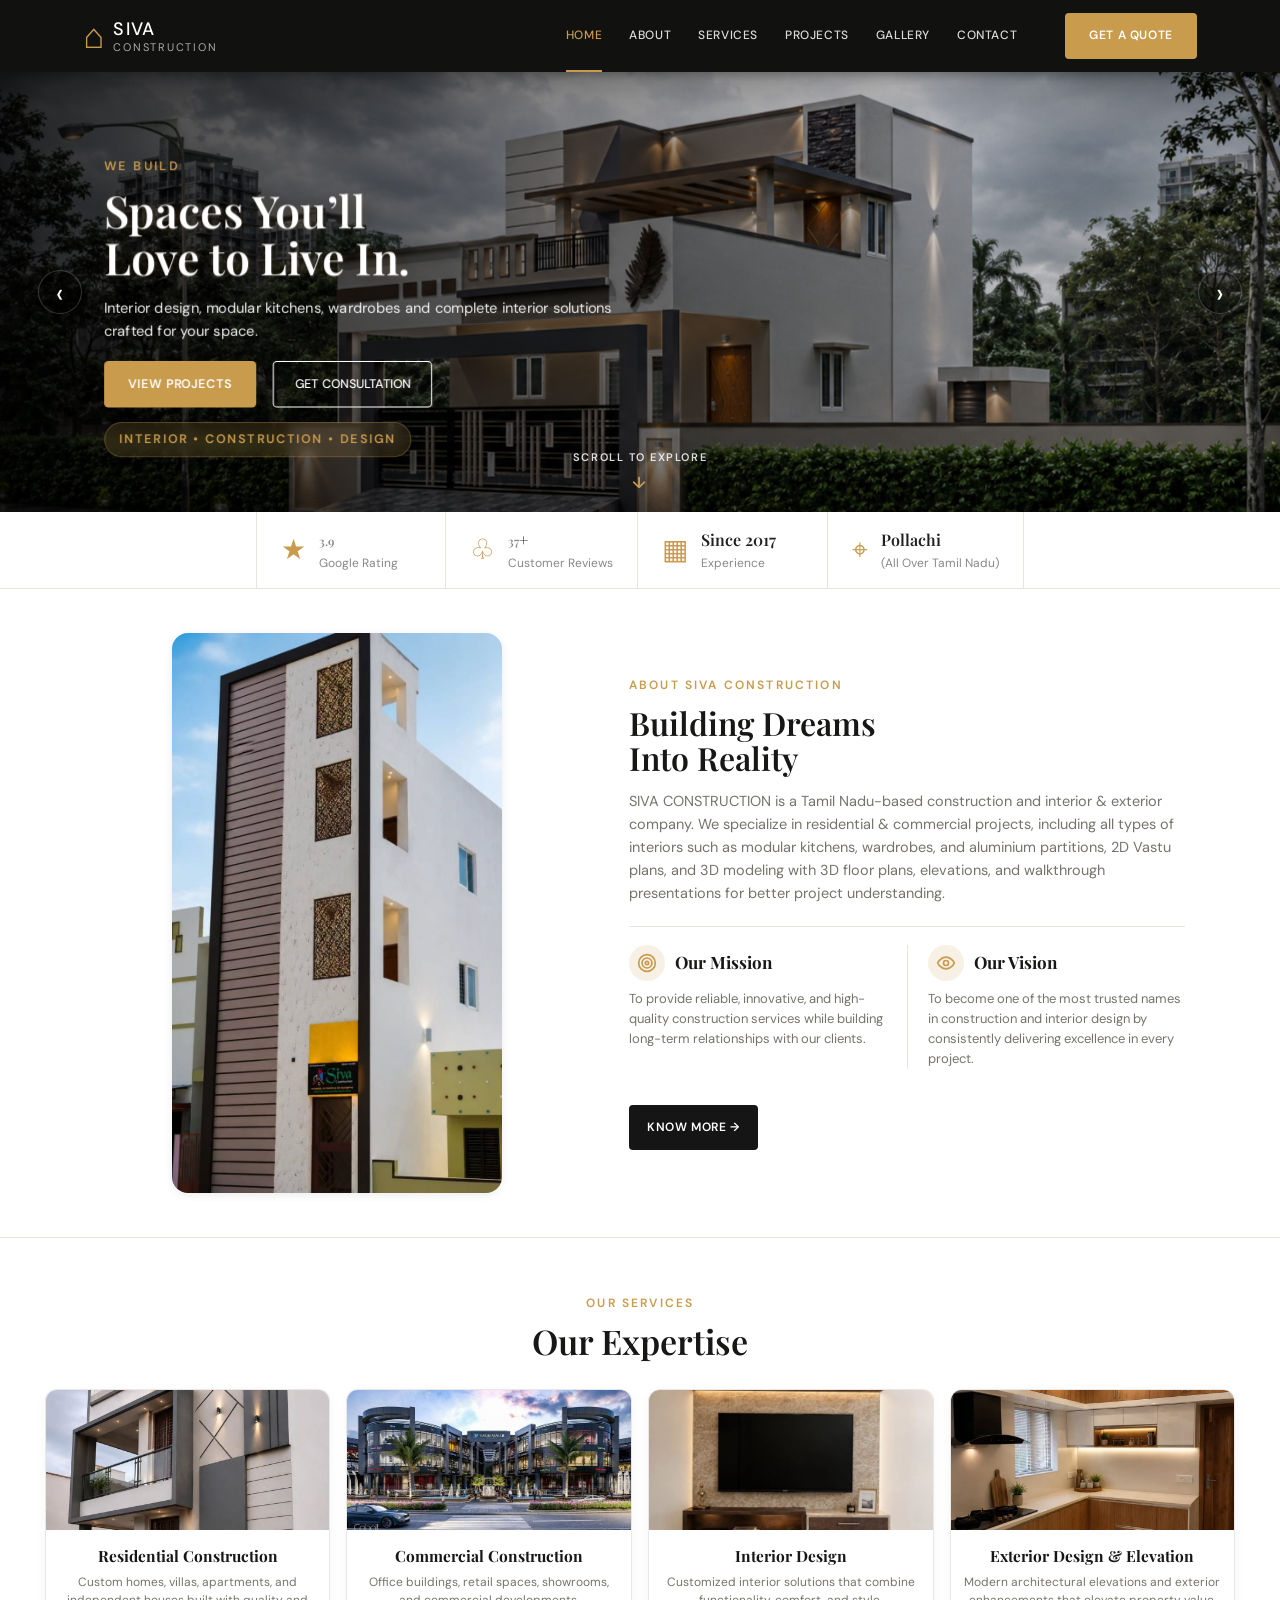
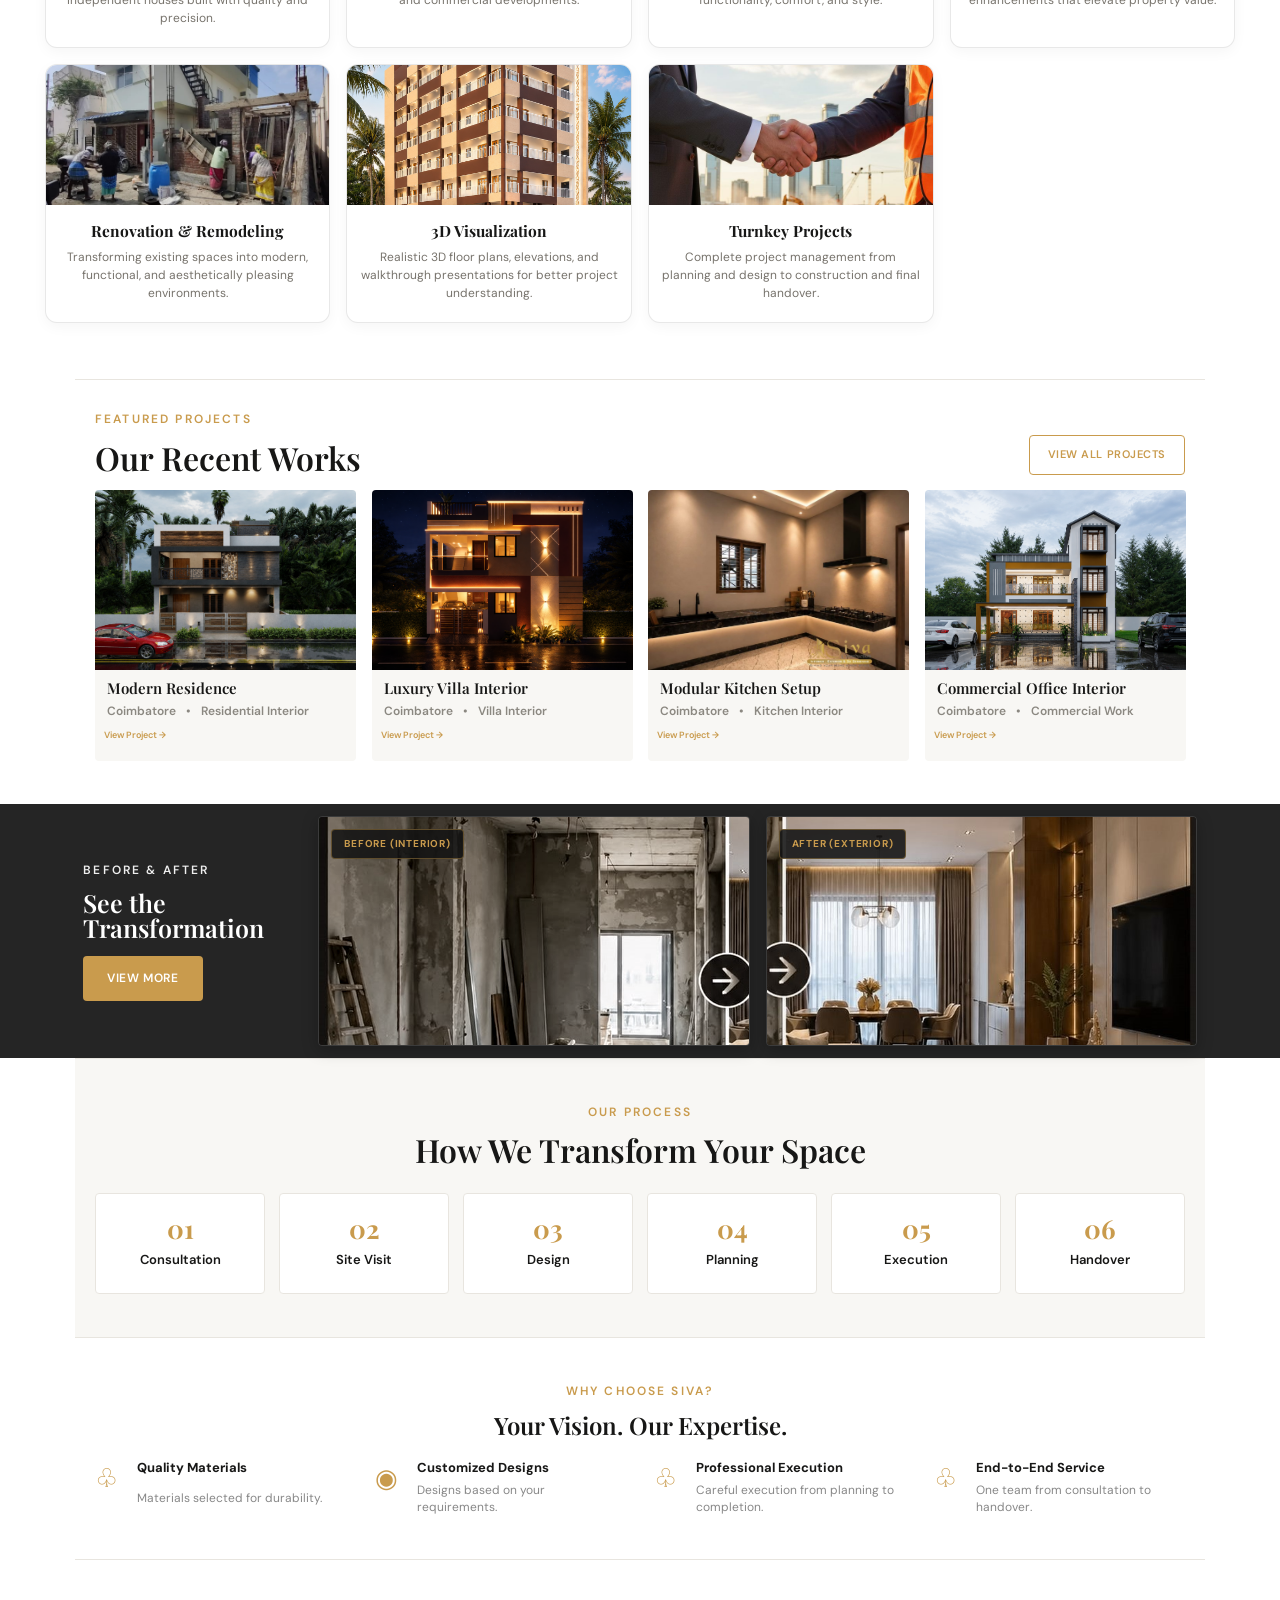
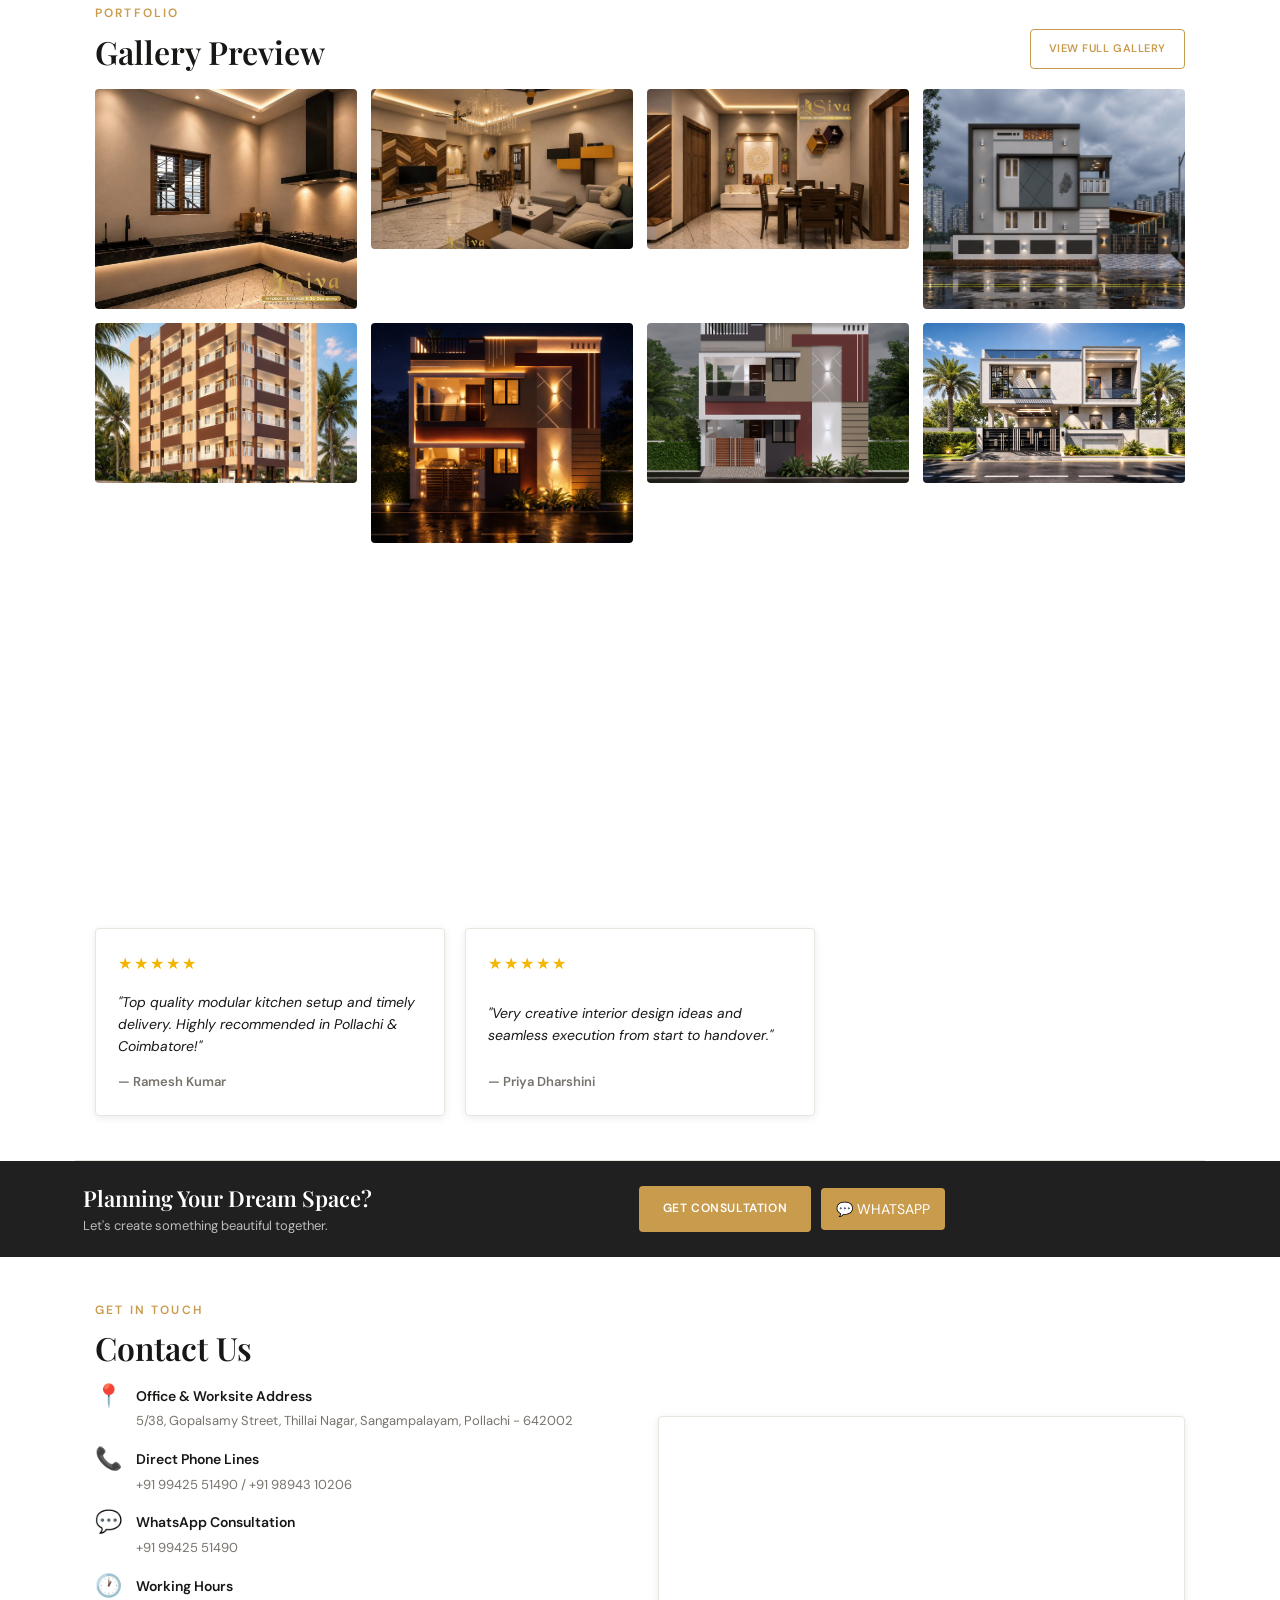
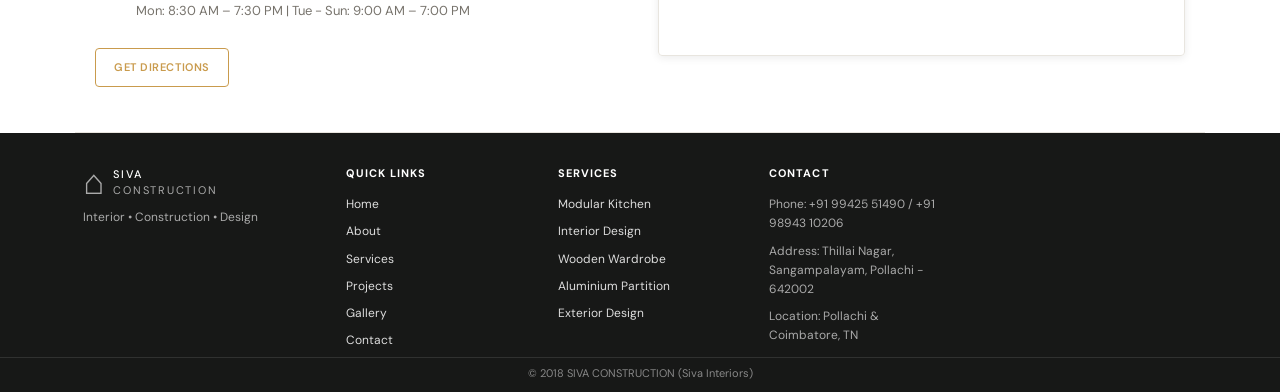
==== commit 9bfa961a: "initial commit" ====
--- a/index.html
+++ b/index.html
@@ -34,7 +34,7 @@
 
     <!-- 2. Hero Section -->
     <section class="hero">
-      <div class="hero-image" style="background-image: url('modern-interior.jpg');"></div>
+      <div class="hero-image" style="background-image: url('siva 35.png');"></div>
       <div class="hero-overlay"></div>
       <button class="slider-arrow prev" aria-label="Previous slide">‹</button>
       <button class="slider-arrow next" aria-label="Next slide">›</button>
@@ -66,86 +66,143 @@
       </div>
       <div>
         <strong>▦</strong>
-        <span><b>Since 2018</b>Experience</span>
+        <span><b>Since 2017</b>Experience</span>
       </div>
       <div>
         <strong>⌖</strong>
-        <span><b>Pollachi</b>&amp; Coimbatore</span>
+        <span><b>Pollachi</b>(All Over Tamil Nadu)</span>
       </div>
     </section>
 
     <!-- 4. About Preview -->
     <section class="about section" id="about">
       <div class="about-image image-frame">
-        <img src="3.jpg" alt="Siva Construction Project Photo">
+        <img src="siva 2.jpeg" alt="Siva Construction Project Photo">
       </div>
       <div class="about-copy">
         <p class="kicker">ABOUT SIVA CONSTRUCTION</p>
         <h2>Building Dreams<br>Into Reality</h2>
-        <p>SIVA CONSTRUCTION is a Coimbatore based interior and construction company. We specialize in modular kitchens, wardrobes, aluminium partitions, complete interiors and construction work.</p>
-        <p>We create beautiful, functional and long-lasting spaces that reflect your style and needs.</p>
-        <a class="dark-button" href="about.html">KNOW MORE →</a>
-      </div>
-    </section>
-
-    <!-- 5. Services — "What We Do" -->
-    <section class="services section" id="services">
+        <p>SIVA CONSTRUCTION is a Tamil Nadu-based construction and interior &amp; exterior company. We specialize in residential &amp; commercial projects, including all types of interiors such as modular kitchens, wardrobes, and aluminium partitions, 2D Vastu plans, and 3D modeling with 3D floor plans, elevations, and walkthrough presentations for better project understanding.</p>
+        
+        <div class="mission-vision-grid">
+          <div class="mv-item">
+            <div class="mv-header">
+              <span class="mv-icon">
+                <svg width="20" height="20" viewBox="0 0 24 24" fill="none" stroke="currentColor" stroke-width="2" stroke-linecap="round" stroke-linejoin="round">
+                  <circle cx="12" cy="12" r="10"></circle>
+                  <circle cx="12" cy="12" r="6"></circle>
+                  <circle cx="12" cy="12" r="2"></circle>
+                </svg>
+              </span>
+              <h3>Our Mission</h3>
+            </div>
+            <p>To provide reliable, innovative, and high-quality construction services while building long-term relationships with our clients.</p>
+          </div>
+
+          <div class="mv-divider"></div>
+
+          <div class="mv-item">
+            <div class="mv-header">
+              <span class="mv-icon">
+                <svg width="20" height="20" viewBox="0 0 24 24" fill="none" stroke="currentColor" stroke-width="2" stroke-linecap="round" stroke-linejoin="round">
+                  <path d="M2 12s3-7 10-7 10 7 10 7-3 7-10 7-10-7-10-7z"></path>
+                  <circle cx="12" cy="12" r="3"></circle>
+                </svg>
+              </span>
+              <h3>Our Vision</h3>
+            </div>
+            <p>To become one of the most trusted names in construction and interior design by consistently delivering excellence in every project.</p>
+          </div>
+        </div>
+
+        <div class="about-cta">
+          <a class="dark-button" href="about.html">KNOW MORE →</a>
+        </div>
+      </div>
+    </section>
+
+    <!-- 5. Our Services & Expertise Showcase -->
+    <section class="services section expertise-section" id="services">
       <p class="kicker centered">OUR SERVICES</p>
-      <h2 class="centered">Designed for Living. Built to Last.</h2>
-      <p class="centered" style="max-width: 680px; margin: 0 auto; color: var(--muted); font-size: 15px; line-height: 1.6;">From custom interiors to complete construction solutions, SIVA CONSTRUCTION brings design, quality and craftsmanship together under one roof.</p>
-
-      <div class="services-card-grid">
+      <h2 class="centered" style="font-family: var(--serif); font-size: 34px; margin-bottom: 28px;">Our Expertise</h2>
+
+      <div class="expertise-grid">
         <!-- Card 1 -->
-        <div class="service-card-item">
-          <div class="service-card-icon">🏠</div>
-          <h3>Modular Kitchen</h3>
-          <p>Smart designs built for your lifestyle with precision engineering and luxury finishes.</p>
-          <a class="service-card-link" href="Services.html#modular-kitchen">Explore Service →</a>
+        <div class="expertise-card">
+          <div class="expertise-card-img">
+            <img src="siva 6.jpeg" alt="Residential Construction by Siva Construction">
+          </div>
+          <div class="expertise-card-body">
+            <h3>Residential Construction</h3>
+            <p>Custom homes, villas, apartments, and independent houses built with quality and precision.</p>
+          </div>
         </div>
 
         <!-- Card 2 -->
-        <div class="service-card-item">
-          <div class="service-card-icon">🚪</div>
-          <h3>Wooden Wardrobe</h3>
-          <p>Custom storage solutions designed for your space with seamless glass and wood finishes.</p>
-          <a class="service-card-link" href="Services.html#wooden-wardrobe">Explore Service →</a>
+        <div class="expertise-card">
+          <div class="expertise-card-img">
+            <img src="siva 9.jpg" alt="Commercial Construction by Siva Construction">
+          </div>
+          <div class="expertise-card-body">
+            <h3>Commercial Construction</h3>
+            <p>Office buildings, retail spaces, showrooms, and commercial developments.</p>
+          </div>
         </div>
 
         <!-- Card 3 -->
-        <div class="service-card-item">
-          <div class="service-card-icon">✨</div>
-          <h3>Interior Design</h3>
-          <p>Beautiful interiors with thoughtful design, space optimization, and elegant lighting.</p>
-          <a class="service-card-link" href="Services.html#interior-design">Explore Service →</a>
+        <div class="expertise-card">
+          <div class="expertise-card-img">
+            <img src="siva 3.jpeg" alt="Interior Design by Siva Construction">
+          </div>
+          <div class="expertise-card-body">
+            <h3>Interior Design</h3>
+            <p>Customized interior solutions that combine functionality, comfort, and style.</p>
+          </div>
         </div>
 
         <!-- Card 4 -->
-        <div class="service-card-item">
-          <div class="service-card-icon">▦</div>
-          <h3>Aluminium Partitions</h3>
-          <p>Modern sleek partition systems for home dividers, office spaces, and commercial setups.</p>
-          <a class="service-card-link" href="Services.html#aluminium-partitions">Explore Service →</a>
+        <div class="expertise-card">
+          <div class="expertise-card-img">
+            <img src="siva 4.jpeg" alt="Exterior Design &amp; Elevation by Siva Construction">
+          </div>
+          <div class="expertise-card-body">
+            <h3>Exterior Design &amp; Elevation</h3>
+            <p>Modern architectural elevations and exterior enhancements that elevate property value.</p>
+          </div>
         </div>
 
         <!-- Card 5 -->
-        <div class="service-card-item">
-          <div class="service-card-icon">⌂</div>
-          <h3>Exterior Design</h3>
-          <p>Modern facade elevations and structural exterior designs that create a striking impression.</p>
-          <a class="service-card-link" href="Services.html#exterior-works">Explore Service →</a>
+        <div class="expertise-card">
+          <div class="expertise-card-img">
+            <img src="siva 7.jpeg" alt="Renovation &amp; Remodeling by Siva Construction">
+          </div>
+          <div class="expertise-card-body">
+            <h3>Renovation &amp; Remodeling</h3>
+            <p>Transforming existing spaces into modern, functional, and aesthetically pleasing environments.</p>
+          </div>
         </div>
 
         <!-- Card 6 -->
-        <div class="service-card-item">
-          <div class="service-card-icon">✧</div>
-          <h3>Construction Works</h3>
-          <p>Turnkey residential and commercial construction solutions built with quality and craftsmanship.</p>
-          <a class="service-card-link" href="Services.html#construction-works">Explore Service →</a>
-        </div>
-      </div>
-
-      <div class="services-feature-strip">
-        Aluminium Partitions | Interior &amp; Exterior | Construction Works
+        <div class="expertise-card">
+          <div class="expertise-card-img">
+            <img src="siva 30.png" alt="3D Visualization by Siva Construction">
+          </div>
+          <div class="expertise-card-body">
+            <h3>3D Visualization</h3>
+            <p>Realistic 3D floor plans, elevations, and walkthrough presentations for better project understanding.</p>
+          </div>
+        </div>
+
+        <!-- Card 7 -->
+        <div class="expertise-card">
+          <div class="expertise-card-img">
+            <img src="siva 8.jpg" alt="Turnkey Projects by Siva Construction">
+          </div>
+          <div class="expertise-card-body">
+            <h3>Turnkey Projects</h3>
+            <p>Complete project management from planning and design to construction and final handover.</p>
+          </div>
+        </div>
       </div>
     </section>
 
@@ -154,31 +211,31 @@
       <div class="section-title">
         <div>
           <p class="kicker">FEATURED PROJECTS</p>
-          <h2>Our Latest Works</h2>
+          <h2>Our Recent Works</h2>
         </div>
         <a class="small-outline" href="Projects.html">VIEW ALL PROJECTS</a>
       </div>
       <div class="project-grid">
         <article>
-          <img src="8.jpg" alt="Modern Classic Home">
+          <img src="siva 21.png" alt="Modern Classic Home">
           <b>Modern Residence</b>
           <small>Coimbatore <i>•</i> Residential Interior</small>
           <a href="Projects.html" style="display:inline-block; margin: 4px 9px 8px; font-size: 9px; color: var(--gold); font-weight: 600;">View Project →</a>
         </article>
         <article>
-          <img src="9.jpg" alt="Luxury Villa Interior">
+          <img src="siva 23.png" alt="Luxury Villa Interior">
           <b>Luxury Villa Interior</b>
           <small>Coimbatore <i>•</i> Villa Interior</small>
           <a href="Projects.html" style="display:inline-block; margin: 4px 9px 8px; font-size: 9px; color: var(--gold); font-weight: 600;">View Project →</a>
         </article>
         <article>
-          <img src="10.jpg" alt="Modular Kitchen Setup">
+          <img src="siva 13.jpeg" alt="Modular Kitchen Setup">
           <b>Modular Kitchen Setup</b>
           <small>Coimbatore <i>•</i> Kitchen Interior</small>
           <a href="Projects.html" style="display:inline-block; margin: 4px 9px 8px; font-size: 9px; color: var(--gold); font-weight: 600;">View Project →</a>
         </article>
         <article>
-          <img src="11.jpg" alt="Commercial Office Interior">
+          <img src="siva 20.png" alt="Commercial Office Interior">
           <b>Commercial Office Interior</b>
           <small>Coimbatore <i>•</i> Commercial Work</small>
           <a href="Projects.html" style="display:inline-block; margin: 4px 9px 8px; font-size: 9px; color: var(--gold); font-weight: 600;">View Project →</a>
@@ -186,21 +243,22 @@
       </div>
     </section>
 
-    <!-- 7. Before → After 🔥 -->
+    <!-- 7. Before & After Transformation -->
     <section class="before-after">
       <div>
         <p class="kicker">BEFORE &amp; AFTER</p>
         <h2>See the<br>Transformation</h2>
         <a class="gold-button" href="Projects.html">View More</a>
       </div>
-      <div class="compare" id="compare">
-        <img src="modern-interior.jpg" alt="Empty Room Before Renovation" style="filter: grayscale(0.8) contrast(1.2);">
-        <div class="after-image">
-          <img src="modern-interior.jpg" alt="Finished Interior After Renovation">
-        </div>
-        <span class="compare-handle">‹›</span>
-        <b class="before-label">BEFORE</b>
-        <b class="after-label">AFTER</b>
+      <div class="before-after-display">
+        <div class="ba-card">
+          <img src="siva 37.jpg" alt="Interior Construction Before" style="filter: grayscale(0.4) contrast(1.1);">
+          <b class="ba-label">BEFORE (INTERIOR)</b>
+        </div>
+        <div class="ba-card">
+          <img src="siva 38.jpg" alt="Exterior Design After">
+          <b class="ba-label">AFTER (EXTERIOR)</b>
+        </div>
       </div>
     </section>
 
@@ -274,14 +332,14 @@
         <a class="small-outline" href="Gallery.html">VIEW FULL GALLERY</a>
       </div>
       <div class="gallery-preview-grid">
-        <div class="gallery-preview-item tall"><img src="service-kitchen.jpg" alt="Kitchen interior gallery"></div>
-        <div class="gallery-preview-item"><img src="modern-interior.jpg" alt="Living room interior"></div>
-        <div class="gallery-preview-item"><img src="service-wardrobe.jpg" alt="Wooden wardrobe gallery"></div>
-        <div class="gallery-preview-item tall"><img src="1.jpg" alt="Modular kitchen preview"></div>
-        <div class="gallery-preview-item"><img src="2.jpg" alt="Exterior elevation preview"></div>
-        <div class="gallery-preview-item tall"><img src="3.jpg" alt="Aluminium partition project"></div>
-        <div class="gallery-preview-item"><img src="4.jpg" alt="Complete interiors project"></div>
-        <div class="gallery-preview-item"><img src="5.jpg" alt="Renovation showcase"></div>
+        <div class="gallery-preview-item tall"><img src="siva 13.jpeg" alt="Kitchen interior gallery"></div>
+        <div class="gallery-preview-item"><img src="siv 15.jpeg" alt="Living room interior"></div>
+        <div class="gallery-preview-item"><img src="siva 14.jpeg" alt="Wooden wardrobe gallery"></div>
+        <div class="gallery-preview-item tall"><img src="siva 18.png" alt="Modular kitchen preview"></div>
+        <div class="gallery-preview-item"><img src="siva 30.png" alt="Exterior elevation preview"></div>
+        <div class="gallery-preview-item tall"><img src="siva 23.png" alt="Aluminium partition project"></div>
+        <div class="gallery-preview-item"><img src="siva 36.png" alt="Complete interiors project"></div>
+        <div class="gallery-preview-item"><img src="siva 34.png" alt="Renovation showcase"></div>
       </div>
     </section>
 
--- a/styles.css
+++ b/styles.css
@@ -1,3186 +1,3670 @@
-/* ==========================================================================
-   SIVA CONSTRUCTION - MAIN STYLESHEET
-   Clean, Modern, Organized & Responsive CSS
-   ========================================================================== */
-
-/* --------------------------------------------------------------------------
-   1. Design System & CSS Custom Properties
-   -------------------------------------------------------------------------- */
-:root {
-  /* Color Palette */
-  --gold: #c99b4d;
-  --gold-hover: #b3873c;
-  --gold-light: rgba(201, 155, 77, 0.15);
-  --ink: #171716;
-  --dark-bg: #111210;
-  --dark-surface: #202020;
-  --muted: #77736c;
-  --line: #e8e5df;
-  --white: #ffffff;
-  --bg-light: #f8f7f4;
-
-  /* Typography */
-  --serif: 'Playfair Display', Georgia, serif;
-  --sans: 'DM Sans', -apple-system, BlinkMacSystemFont, 'Segoe UI', Roboto, sans-serif;
-
-  /* Transitions & Shadows */
-  --transition-fast: 0.2s ease;
-  --transition-normal: 0.3s ease;
-  --shadow-sm: 0 2px 8px rgba(0, 0, 0, 0.08);
-  --shadow-md: 0 8px 24px rgba(0, 0, 0, 0.12);
-  --shadow-lg: 0 16px 36px rgba(0, 0, 0, 0.18);
-  --radius-sm: 4px;
-  --radius-md: 8px;
-}
-
-/* --------------------------------------------------------------------------
-   2. CSS Reset & Base Styles
-   -------------------------------------------------------------------------- */
-*,
-*::before,
-*::after {
-  box-sizing: border-box;
-}
-
-html {
-  scroll-behavior: smooth;
-}
-
-body {
-  margin: 0;
-  color: var(--ink);
-  font-family: var(--sans);
-  font-size: 15px;
-  line-height: 1.6;
-  background-color: var(--white);
-  -webkit-font-smoothing: antialiased;
-  -moz-osx-font-smoothing: grayscale;
-}
-
-a {
-  color: inherit;
-  text-decoration: none;
-  transition: color var(--transition-fast);
-}
-
-img {
-  display: block;
-  width: 100%;
-  max-width: 100%;
-  object-fit: cover;
-}
-
-button {
-  font: inherit;
-  cursor: pointer;
-  border: none;
-  background: none;
-}
-
-/* --------------------------------------------------------------------------
-   3. Buttons & Component Controls
-   -------------------------------------------------------------------------- */
-.gold-button,
-.quote-button {
-  display: inline-block;
-  background-color: var(--gold);
-  color: var(--white);
-  text-transform: uppercase;
-  font-size: 12px;
-  font-weight: 600;
-  padding: 13px 24px;
-  letter-spacing: 0.05em;
-  border-radius: var(--radius-sm);
-  transition: background-color var(--transition-fast), transform var(--transition-fast), box-shadow var(--transition-fast);
-}
-
-.gold-button:hover,
-.quote-button:hover {
-  background-color: var(--gold-hover);
-  transform: translateY(-1px);
-  box-shadow: 0 4px 12px rgba(201, 155, 77, 0.3);
-}
-
-.outline-button {
-  display: inline-block;
-  border: 1px solid var(--white);
-  color: var(--white);
-  text-transform: uppercase;
-  font-size: 12px;
-  font-weight: 500;
-  padding: 12px 20px;
-  margin-left: 12px;
-  border-radius: var(--radius-sm);
-  transition: background-color var(--transition-fast), color var(--transition-fast);
-}
-
-.outline-button:hover {
-  background-color: var(--white);
-  color: var(--ink);
-}
-
-.dark-button {
-  display: inline-block;
-  background: #151515;
-  color: var(--white);
-  font-size: 12px;
-  font-weight: 600;
-  text-transform: uppercase;
-  padding: 13px 18px;
-  margin-top: 14px;
-  letter-spacing: 0.05em;
-  border-radius: var(--radius-sm);
-  transition: background-color var(--transition-fast), transform var(--transition-fast);
-}
-
-.dark-button:hover {
-  background: var(--gold);
-  transform: translateY(-1px);
-}
-
-.small-outline {
-  display: inline-block;
-  border: 1px solid var(--gold);
-  padding: 10px 18px;
-  color: var(--gold);
-  text-transform: uppercase;
-  font-size: 11px;
-  font-weight: 600;
-  letter-spacing: 0.05em;
-  border-radius: var(--radius-sm);
-  transition: background-color var(--transition-fast), color var(--transition-fast);
-}
-
-.small-outline:hover {
-  background-color: var(--gold);
-  color: var(--white);
-}
-
-/* --------------------------------------------------------------------------
-   4. Header & Global Navigation
-   -------------------------------------------------------------------------- */
-.site-header {
-  height: 72px;
-  background-color: var(--dark-bg);
-  color: var(--white);
-  display: flex;
-  align-items: center;
-  padding: 0 6.5%;
-  gap: 30px;
-  position: sticky;
-  top: 0;
-  z-index: 1000;
-  box-shadow: 0 2px 10px rgba(0, 0, 0, 0.3);
-}
-
-.brand {
-  display: flex;
-  align-items: center;
-  gap: 9px;
-  line-height: 1;
-}
-
-.brand-mark {
-  font-size: 35px;
-  color: var(--gold);
-  line-height: 1;
-}
-
-.brand b {
-  display: block;
-  font-size: 18px;
-  letter-spacing: 0.07em;
-  font-weight: 500;
-}
-
-.brand small {
-  display: block;
-  font-size: 11px;
-  letter-spacing: 0.16em;
-  margin-top: 4px;
-  color: #aaa;
-}
-
-.main-nav {
-  display: flex;
-  gap: 27px;
-  margin-left: auto;
-  font-size: 12px;
-  font-weight: 500;
-  text-transform: uppercase;
-  letter-spacing: 0.05em;
-}
-
-.main-nav a {
-  height: 72px;
-  display: grid;
-  place-items: center;
-  position: relative;
-  opacity: 0.85;
-  transition: opacity var(--transition-fast), color var(--transition-fast);
-}
-
-.main-nav a:hover {
-  opacity: 1;
-  color: var(--gold);
-}
-
-.main-nav a.active {
-  opacity: 1;
-  color: var(--gold);
-}
-
-.main-nav a.active::after {
-  content: '';
-  height: 2px;
-  background-color: var(--gold);
-  position: absolute;
-  left: 0;
-  right: 0;
-  bottom: 0;
-}
-
-.quote-button {
-  margin-left: 18px;
-}
-
-.menu-toggle {
-  display: none;
-  background: none;
-  border: 0;
-  color: var(--white);
-  font-size: 24px;
-  padding: 5px;
-}
-
-/* --------------------------------------------------------------------------
-   5. Hero Section & Slider Controls
-   -------------------------------------------------------------------------- */
-.hero {
-  height: 440px;
-  color: var(--white);
-  position: relative;
-  overflow: hidden;
-  perspective: 1200px;
-  transform-style: preserve-3d;
-}
-
-.hero-image {
-  position: absolute;
-  inset: 0;
-  background: url('modern-interior.jpg') center/cover no-repeat;
-  transform: scale(1.02);
-  transform-style: preserve-3d;
-  will-change: transform;
-  transition: transform 0.15s cubic-bezier(0.25, 0.46, 0.45, 0.94), opacity 0.3s ease;
-  box-shadow: inset 0 0 80px rgba(0, 0, 0, 0.6);
-}
-
-.hero-image::after {
-  content: '';
-  position: absolute;
-  inset: 0;
-  background: radial-gradient(circle at var(--hero-glare-x, 50%) var(--hero-glare-y, 50%), rgba(255, 255, 255, 0.22) 0%, transparent 65%);
-  pointer-events: none;
-  opacity: 0;
-  transition: opacity 0.3s ease;
-  z-index: 1;
-}
-
-.hero:hover .hero-image::after {
-  opacity: 1;
-}
-
-.hero-overlay {
-  position: absolute;
-  inset: 0;
-  background: linear-gradient(90deg, rgba(0, 0, 0, 0.78), rgba(0, 0, 0, 0.05) 78%),
-              linear-gradient(0deg, rgba(0, 0, 0, 0.25), transparent);
-  pointer-events: none;
-}
-
-.hero-content {
-  position: absolute;
-  left: 9.5%;
-  top: 50%;
-  transform: translateY(-45%) translateZ(40px);
-  max-width: 540px;
-  z-index: 2;
-  transform-style: preserve-3d;
-  transition: transform 0.2s ease-out;
-}
-
-.eyebrow,
-.kicker {
-  font-size: 12px;
-  font-weight: 600;
-  text-transform: uppercase;
-  letter-spacing: 0.18em;
-  color: var(--gold);
-  margin: 0 0 10px;
-}
-
-.hero h1 {
-  font-family: var(--serif);
-  font-size: 43px;
-  font-weight: 600;
-  line-height: 1.05;
-  margin: 0 0 15px;
-  text-shadow: 0 4px 20px rgba(0, 0, 0, 0.5), 0 0 12px rgba(201, 155, 77, 0.25);
-  animation: floatUpDownHero 4.5s ease-in-out infinite;
-}
-
-.hero-content > p:not(.eyebrow) {
-  font-size: 14px;
-  line-height: 1.6;
-  margin: 0 0 18px;
-  color: rgba(255, 255, 255, 0.95);
-  animation: floatSubtleHero 5s ease-in-out infinite 0.4s;
-}
-
-.hero-content > div:not(.hero-sub-line) {
-  animation: floatUpDownHero 4.8s ease-in-out infinite 0.8s;
-}
-
-/* ==========================================================================
-   HERO UP & DOWN FLOATING MOTION ANIMATION ENGINE
-   ========================================================================== */
-
-@keyframes floatUpDownHero {
-  0%, 100% {
-    transform: translateY(0px);
-  }
-  50% {
-    transform: translateY(-12px);
-  }
-}
-
-@keyframes floatSubtleHero {
-  0%, 100% {
-    transform: translateY(0px);
-  }
-  50% {
-    transform: translateY(-7px);
-  }
-}
-
-@keyframes heroPulseBg {
-  0%, 100% {
-    transform: scale(1.02);
-  }
-  50% {
-    transform: scale(1.06);
-  }
-}
-
-@keyframes bounceScrollArrow {
-  0%, 100% {
-    transform: translateY(0px);
-    opacity: 0.8;
-  }
-  50% {
-    transform: translateY(8px);
-    opacity: 1;
-  }
-}
-
-.hero-sub-line {
-  animation: floatSubtleHero 4.2s ease-in-out infinite 1.2s;
-  display: inline-block;
-  background: rgba(201, 155, 77, 0.15);
-  backdrop-filter: blur(6px);
-  padding: 6px 14px;
-  border-radius: 20px;
-  border: 1px solid rgba(201, 155, 77, 0.3);
-  margin-top: 14px;
-}
-
-/* Up & Down Scroll Indicator Tag at Hero Bottom */
-.hero-scroll-indicator {
-  position: absolute;
-  bottom: 16px;
-  left: 50%;
-  transform: translateX(-50%);
-  display: flex;
-  flex-direction: column;
-  align-items: center;
-  gap: 4px;
-  color: rgba(255, 255, 255, 0.85);
-  font-size: 11px;
-  font-weight: 600;
-  letter-spacing: 0.14em;
-  text-transform: uppercase;
-  z-index: 10;
-  pointer-events: none;
-}
-
-.scroll-arrow {
-  font-size: 16px;
-  color: var(--gold);
-  animation: bounceScrollArrow 2s ease-in-out infinite;
-}
-
-
-
-.slider-arrow {
-  position: absolute;
-  top: 50%;
-  transform: translateY(-50%);
-  background: rgba(0, 0, 0, 0.3);
-  border: 1px solid rgba(255, 255, 255, 0.2);
-  color: var(--white);
-  font-size: 28px;
-  width: 44px;
-  height: 44px;
-  border-radius: 50%;
-  display: grid;
-  place-items: center;
-  z-index: 10;
-  transition: background var(--transition-fast), border-color var(--transition-fast);
-}
-
-.slider-arrow:hover {
-  background: var(--gold);
-  border-color: var(--gold);
-}
-
-.prev {
-  left: 3%;
-}
-
-.next {
-  right: 3%;
-}
-
-/* --------------------------------------------------------------------------
-   6. Key Performance / Stats Bar
-   -------------------------------------------------------------------------- */
-.stats {
-  height: 77px;
-  border-bottom: 1px solid var(--line);
-  display: flex;
-  justify-content: center;
-  background-color: var(--white);
-}
-
-.stats > div {
-  min-width: 190px;
-  padding: 15px 24px;
-  display: flex;
-  align-items: center;
-  gap: 13px;
-  border-right: 1px solid var(--line);
-  transition: background-color var(--transition-fast);
-}
-
-.stats > div:hover {
-  background-color: var(--bg-light);
-}
-
-.stats > div:first-child {
-  border-left: 1px solid var(--line);
-}
-
-.stats strong {
-  font-size: 28px;
-  color: var(--gold);
-  font-weight: 400;
-  line-height: 1;
-}
-
-.stats span {
-  color: #888;
-  font-size: 12px;
-}
-
-.stats b {
-  display: block;
-  color: #202020;
-  font-family: var(--serif);
-  font-size: 16px;
-  font-weight: 600;
-  margin-bottom: 2px;
-}
-
-/* --------------------------------------------------------------------------
-   7. General Section Utilities
-   -------------------------------------------------------------------------- */
-.section {
-  max-width: 1130px;
-  margin: 0 auto;
-  padding: 44px 20px;
-}
-
-.section h2,
-.about-copy h2 {
-  font-family: var(--serif);
-  font-size: 32px;
-  font-weight: 600;
-  line-height: 1.1;
-  margin: 0 0 14px;
-}
-
-.centered {
-  text-align: center;
-}
-
-/* --------------------------------------------------------------------------
-   8. About Section
-   -------------------------------------------------------------------------- */
-.about {
-  display: grid;
-  grid-template-columns: 1.25fr 1fr;
-  gap: 64px;
-  align-items: center;
-}
-
-.about-image {
-  height: 320px;
-  overflow: hidden;
-  border-radius: var(--radius-sm);
-  box-shadow: var(--shadow-sm);
-}
-
-.about-image img {
-  height: 100%;
-  transition: transform 0.5s ease;
-}
-
-.about-image:hover img {
-  transform: scale(1.04);
-}
-
-.about-copy > p:not(.kicker) {
-  font-size: 15px;
-  line-height: 1.6;
-  color: var(--muted);
-  margin: 6px 0;
-}
-
-/* --------------------------------------------------------------------------
-   9. Services Grid
-   -------------------------------------------------------------------------- */
-/* --------------------------------------------------------------------------
-   9. Services Grid & Card Layout (Clean Box Cards, No Photo inside Cards)
-   -------------------------------------------------------------------------- */
-.services {
-  border-top: 1px solid var(--line);
-  max-width: none;
-  padding-left: 6.5%;
-  padding-right: 6.5%;
-}
-
-.services h2 {
-  margin-bottom: 12px;
-}
-
-.services-card-grid {
-  display: grid;
-  grid-template-columns: repeat(3, 1fr);
-  gap: 22px;
-  margin-top: 36px;
-  margin-bottom: 30px;
-}
-
-@media (max-width: 992px) {
-  .services-card-grid {
-    grid-template-columns: repeat(2, 1fr);
-  }
-}
-
-@media (max-width: 640px) {
-  .services-card-grid {
-    grid-template-columns: 1fr;
-  }
-}
-
-.service-card-item {
-  background: var(--white);
-  border: 1px solid var(--line);
-  border-radius: var(--radius-sm);
-  padding: 32px 26px;
-  display: flex;
-  flex-direction: column;
-  align-items: flex-start;
-  transition: transform var(--transition-fast), box-shadow var(--transition-fast), border-color var(--transition-fast);
-  position: relative;
-  overflow: hidden;
-}
-
-.service-card-item::before {
-  content: '';
-  position: absolute;
-  top: 0;
-  left: 0;
-  right: 0;
-  height: 3px;
-  background: var(--gold);
-  opacity: 0;
-  transition: opacity var(--transition-fast);
-}
-
-.service-card-item:hover {
-  transform: translateY(-5px);
-  box-shadow: var(--shadow-md);
-  border-color: rgba(201, 155, 77, 0.4);
-}
-
-.service-card-item:hover::before {
-  opacity: 1;
-}
-
-.service-card-icon {
-  font-size: 36px;
-  line-height: 1;
-  margin-bottom: 16px;
-  display: block;
-}
-
-.service-card-item h3 {
-  font-family: var(--serif);
-  font-size: 20px;
-  font-weight: 600;
-  margin: 0 0 10px 0;
-  color: var(--ink);
-}
-
-.service-card-item p {
-  font-size: 14px;
-  line-height: 1.6;
-  color: var(--muted);
-  margin: 0 0 22px 0;
-  flex-grow: 1;
-}
-
-.service-card-link {
-  font-size: 13px;
-  font-weight: 600;
-  color: var(--gold);
-  display: inline-flex;
-  align-items: center;
-  gap: 6px;
-  transition: gap var(--transition-fast), color var(--transition-fast);
-}
-
-.service-card-item:hover .service-card-link {
-  color: var(--gold-hover);
-  gap: 10px;
-}
-
-.services-feature-strip {
-  text-align: center;
-  background: #f5f3ec;
-  border: 1px solid var(--line);
-  padding: 16px 24px;
-  font-size: 14px;
-  font-weight: 600;
-  letter-spacing: 0.05em;
-  color: var(--ink);
-  border-radius: var(--radius-sm);
-  margin-top: 10px;
-}
-
-/* --------------------------------------------------------------------------
-   9B. Full Services Page Styles (Services.html)
-   -------------------------------------------------------------------------- */
-.services-hero-banner {
-  background-color: var(--white);
-  padding: 60px 6.5% 45px;
-  text-align: center;
-  border-bottom: 1px solid var(--line);
-}
-
-.services-hero-banner h1 {
-  font-family: var(--serif);
-  font-size: 38px;
-  font-weight: 600;
-  margin: 10px 0 16px;
-  color: var(--ink);
-}
-
-.services-hero-banner p {
-  max-width: 720px;
-  margin: 0 auto 28px;
-  color: var(--muted);
-  font-size: 15px;
-  line-height: 1.6;
-}
-
-.service-pills {
-  display: flex;
-  flex-wrap: wrap;
-  justify-content: center;
-  gap: 10px;
-  margin-top: 20px;
-}
-
-.service-pill-item {
-  display: inline-flex;
-  align-items: center;
-  gap: 8px;
-  padding: 10px 18px;
-  background: var(--bg-light);
-  border: 1px solid var(--line);
-  border-radius: 30px;
-  font-size: 13px;
-  font-weight: 500;
-  color: var(--ink);
-  transition: background-color var(--transition-fast), border-color var(--transition-fast), color var(--transition-fast);
-}
-
-.service-pill-item:hover {
-  background: var(--dark-bg);
-  color: var(--white);
-  border-color: var(--dark-bg);
-}
-
-.service-detail-section {
-  padding: 70px 6.5%;
-  border-bottom: 1px solid var(--line);
-  background-color: var(--white);
-}
-
-.service-detail-section:nth-child(even) {
-  background-color: var(--bg-light);
-}
-
-.service-detail-container {
-  max-width: 1150px;
-  margin: 0 auto;
-}
-
-.service-detail-grid {
-  display: grid;
-  grid-template-columns: 1fr 1fr;
-  gap: 48px;
-  align-items: center;
-}
-
-@media (max-width: 860px) {
-  .service-detail-grid {
-    grid-template-columns: 1fr;
-    gap: 32px;
-  }
-}
-
-.service-detail-image {
-  height: 380px;
-  border-radius: var(--radius-sm);
-  overflow: hidden;
-  box-shadow: var(--shadow-md);
-  position: relative;
-}
-
-.service-detail-image img {
-  height: 100%;
-  width: 100%;
-  object-fit: cover;
-  transition: transform 0.5s ease;
-}
-
-.service-detail-image:hover img {
-  transform: scale(1.03);
-}
-
-.service-badge {
-  display: inline-flex;
-  align-items: center;
-  gap: 8px;
-  background: var(--gold-light);
-  color: var(--gold);
-  font-size: 12px;
-  font-weight: 600;
-  text-transform: uppercase;
-  letter-spacing: 0.12em;
-  padding: 6px 14px;
-  border-radius: 20px;
-  margin-bottom: 14px;
-}
-
-.service-detail-content h2 {
-  font-family: var(--serif);
-  font-size: 30px;
-  font-weight: 600;
-  margin: 0 0 14px 0;
-  color: var(--ink);
-}
-
-.service-tagline {
-  font-size: 16px;
-  font-weight: 500;
-  color: var(--gold);
-  margin-bottom: 16px;
-}
-
-.service-description {
-  font-size: 15px;
-  line-height: 1.65;
-  color: var(--muted);
-  margin-bottom: 24px;
-}
-
-.service-features-list {
-  list-style: none;
-  padding: 0;
-  margin: 0 0 28px 0;
-  display: grid;
-  grid-template-columns: 1fr 1fr;
-  gap: 12px 20px;
-}
-
-@media (max-width: 580px) {
-  .service-features-list {
-    grid-template-columns: 1fr;
-  }
-}
-
-.service-features-list li {
-  font-size: 14px;
-  color: var(--ink);
-  display: flex;
-  align-items: center;
-  gap: 10px;
-  font-weight: 500;
-}
-
-.service-features-list li span.check-icon {
-  color: var(--gold);
-  font-weight: 700;
-  font-size: 15px;
-}
-
-.service-photo-showcase {
-  margin-top: 36px;
-  padding-top: 28px;
-  border-top: 1px solid var(--line);
-}
-
-.service-photo-showcase h4 {
-  font-family: var(--sans);
-  font-size: 13px;
-  font-weight: 600;
-  text-transform: uppercase;
-  letter-spacing: 0.1em;
-  color: var(--muted);
-  margin: 0 0 16px 0;
-}
-
-.service-photo-grid {
-  display: grid;
-  grid-template-columns: repeat(3, 1fr);
-  gap: 16px;
-}
-
-.service-photo-item {
-  height: 160px;
-  border-radius: var(--radius-sm);
-  overflow: hidden;
-  cursor: pointer;
-  box-shadow: var(--shadow-sm);
-  position: relative;
-}
-
-.service-photo-item img {
-  height: 100%;
-  width: 100%;
-  object-fit: cover;
-  transition: transform 0.4s ease, filter 0.4s ease;
-}
-
-.service-photo-item:hover img {
-  transform: scale(1.06);
-  filter: brightness(1.05);
-}
-
-.service-cta-wrapper {
-  margin-top: 28px;
-}
-
-/* --------------------------------------------------------------------------
-   10. Featured Projects Section
-   -------------------------------------------------------------------------- */
-.projects {
-  border-top: 1px solid var(--line);
-  padding-top: 30px;
-}
-
-.section-title {
-  display: flex;
-  justify-content: space-between;
-  align-items: flex-end;
-  margin-bottom: 15px;
-}
-
-.section-title h2 {
-  margin: 0;
-}
-
-.project-grid {
-  display: grid;
-  grid-template-columns: repeat(4, 1fr);
-  gap: 16px;
-}
-
-.project-grid article {
-  background: var(--bg-light);
-  border-radius: var(--radius-sm);
-  overflow: hidden;
-  padding-bottom: 10px;
-  transition: transform var(--transition-fast), box-shadow var(--transition-fast);
-}
-
-.project-grid article:hover {
-  transform: translateY(-3px);
-  box-shadow: var(--shadow-sm);
-}
-
-.project-grid img {
-  height: 200px;
-  transition: transform 0.4s ease;
-}
-
-.project-grid article:hover img {
-  transform: scale(1.04);
-}
-
-.project-grid b,
-.project-grid small {
-  display: block;
-  padding: 6px 12px 0;
-  font-family: var(--serif);
-  font-weight: 600;
-  font-size: 15px;
-}
-
-.project-grid small {
-  padding-top: 2px;
-  font-family: var(--sans);
-  font-size: 12px;
-  color: #8b8881;
-}
-
-.project-grid i {
-  margin: 0 7px;
-  font-style: normal;
-}
-
-/* --------------------------------------------------------------------------
-   11. Before & After Comparison Feature
-   -------------------------------------------------------------------------- */
-.before-after {
-  background-color: #252525;
-  color: var(--white);
-  padding: 12px 6.5%;
-  display: grid;
-  grid-template-columns: 200px 1fr;
-  gap: 35px;
-  align-items: center;
-}
-
-.before-after h2 {
-  font-family: var(--serif);
-  font-size: 25px;
-  font-weight: 600;
-  line-height: 1;
-  margin: 0 0 16px;
-}
-
-.before-after .kicker {
-  color: #eee;
-}
-
-.compare {
-  height: 165px;
-  position: relative;
-  overflow: hidden;
-  border-radius: var(--radius-sm);
-  user-select: none;
-  cursor: ew-resize;
-}
-
-.compare > img,
-.after-image,
-.after-image img {
-  height: 100%;
-}
-
-.compare > img,
-.after-image {
-  position: absolute;
-  inset: 0;
-}
-
-.after-image {
-  width: 50%;
-  overflow: hidden;
-  border-right: 2px solid var(--white);
-}
-
-.after-image img {
-  width: 100%;
-  max-width: none;
-}
-
-.compare-handle {
-  position: absolute;
-  left: 50%;
-  top: 50%;
-  transform: translate(-50%, -50%);
-  width: 28px;
-  height: 28px;
-  border-radius: 50%;
-  background: var(--white);
-  color: #555;
-  text-align: center;
-  line-height: 26px;
-  font-size: 14px;
-  font-weight: bold;
-  z-index: 2;
-  box-shadow: 0 2px 6px rgba(0, 0, 0, 0.4);
-}
-
-.compare b {
-  position: absolute;
-  top: 6px;
-  font-family: var(--sans);
-  font-size: 9px;
-  letter-spacing: 0.08em;
-  background: rgba(0, 0, 0, 0.6);
-  padding: 3px 8px;
-  border-radius: 2px; 
-  z-index: 3;
-}
-
-.before-label {
-  left: 9px;
-}
-
-.after-label {
-  right: 9px;
-}
-
-/* --------------------------------------------------------------------------
-   12. Why Choose Us Section
-   -------------------------------------------------------------------------- */
-.why {
-  border-bottom: 1px solid var(--line);
-}
-
-.why h2 {
-  font-size: 24px;
-  margin-bottom: 20px;
-}
-
-.why-grid {
-  display: grid;
-  grid-template-columns: repeat(4, 1fr);
-  gap: 28px;
-}
-
-.why-grid > div {
-  display: grid;
-  grid-template-columns: 34px 1fr;
-  column-gap: 8px;
-}
-
-.why-grid strong {
-  grid-row: span 2;
-  font-size: 26px;
-  color: var(--gold);
-  font-weight: 400;
-}
-
-.why-grid b {
-  font-size: 13px;
-  color: var(--ink);
-}
-
-.why-grid p {
-  font-size: 12px;
-  color: #888;
-  line-height: 1.4;
-  margin: 3px 0 0;
-}
-
-/* --------------------------------------------------------------------------
-   13. Contact Call-to-Action Strip
-   -------------------------------------------------------------------------- */
-.contact-strip {
-  background-color: var(--dark-surface);
-  color: var(--white);
-  padding: 20px 6.5%;
-  display: flex;
-  align-items: center;
-  gap: 15px;
-}
-
-.contact-strip h2 {
-  font-family: var(--serif);
-  font-size: 22px;
-  font-weight: 600;
-  margin: 0;
-}
-
-.contact-strip p {
-  font-size: 13px;
-  margin: 0;
-  color: #bbb;
-}
-
-.contact-strip > div {
-  margin-right: auto;
-}
-
-.whatsapp {
-  background-color: var(--gold);
-  color: var(--white);
-  padding: 10px 15px;
-  font-size: 14px;
-  border-radius: var(--radius-sm);
-  display: inline-flex;
-  align-items: center;
-  justify-content: center;
-  transition: background-color var(--transition-fast), transform var(--transition-fast);
-}
-
-.whatsapp:hover {
-  background-color: var(--gold-hover);
-  transform: scale(1.05);
-}
-
-.hero-sub-line {
-  font-size: 12px;
-  text-transform: uppercase;
-  letter-spacing: 0.15em;
-  color: var(--gold);
-  margin-top: 14px;
-  font-weight: 600;
-}
-
-/* --------------------------------------------------------------------------
-   13b. Process Workflow Steps ("How We Transform Your Space")
-   -------------------------------------------------------------------------- */
-.process-section {
-  background-color: var(--bg-light);
-  border-top: 1px solid var(--line);
-  border-bottom: 1px solid var(--line);
-}
-
-.process-grid {
-  display: grid;
-  grid-template-columns: repeat(6, 1fr);
-  gap: 14px;
-  margin-top: 25px;
-}
-
-.process-card {
-  background: var(--white);
-  border: 1px solid var(--line);
-  border-radius: var(--radius-sm);
-  padding: 22px 12px;
-  text-align: center;
-  position: relative;
-  transition: transform var(--transition-fast), border-color var(--transition-fast), box-shadow var(--transition-fast);
-}
-
-.process-card:hover {
-  transform: translateY(-4px);
-  border-color: var(--gold);
-  box-shadow: var(--shadow-sm);
-}
-
-.process-num {
-  font-family: var(--serif);
-  font-size: 26px;
-  font-weight: 700;
-  color: var(--gold);
-  margin-bottom: 8px;
-  line-height: 1;
-}
-
-.process-title {
-  font-size: 13px;
-  font-weight: 600;
-  color: var(--ink);
-}
-
-/* --------------------------------------------------------------------------
-   13c. Gallery Preview (Masonry Grid)
-   -------------------------------------------------------------------------- */
-.gallery-preview-grid {
-  display: grid;
-  grid-template-columns: repeat(4, 1fr);
-  gap: 14px;
-  margin-top: 20px;
-  margin-bottom: 24px;
-}
-
-.gallery-preview-item {
-  position: relative;
-  overflow: hidden;
-  border-radius: var(--radius-sm);
-  height: 160px;
-}
-
-.gallery-preview-item.tall {
-  height: 220px;
-}
-
-.gallery-preview-item img {
-  width: 100%;
-  height: 100%;
-  object-fit: cover;
-  transition: transform 0.5s ease, filter 0.5s ease;
-}
-
-.gallery-preview-item:hover img {
-  transform: scale(1.06);
-  filter: brightness(1.05);
-}
-
-/* --------------------------------------------------------------------------
-   13d. Customer Reviews Section
-   -------------------------------------------------------------------------- */
-.reviews-section {
-  border-bottom: 1px solid var(--line);
-}
-
-.reviews-grid {
-  display: grid;
-  grid-template-columns: repeat(3, 1fr);
-  gap: 20px;
-  margin-top: 24px;
-}
-
-.review-card {
-  background-color: var(--white);
-  border: 1px solid var(--line);
-  border-radius: var(--radius-sm);
-  padding: 22px;
-  box-shadow: var(--shadow-sm);
-  display: flex;
-  flex-direction: column;
-  justify-content: space-between;
-  transition: transform var(--transition-fast), box-shadow var(--transition-fast);
-}
-
-.review-card:hover {
-  transform: translateY(-3px);
-  box-shadow: var(--shadow-md);
-}
-
-.review-stars {
-  color: var(--gold);
-  font-size: 15px;
-  letter-spacing: 2px;
-  margin-bottom: 10px;
-}
-
-.review-quote {
-  font-size: 14px;
-  line-height: 1.6;
-  color: var(--ink);
-  font-style: italic;
-  margin-bottom: 14px;
-}
-
-.review-author {
-  font-size: 13px;
-  font-weight: 600;
-  color: var(--muted);
-}
-
-/* --------------------------------------------------------------------------
-   13e. Contact Preview Section & Google Map
-   -------------------------------------------------------------------------- */
-.contact-preview-section {
-  border-bottom: 1px solid var(--line);
-}
-
-.contact-preview-grid {
-  display: grid;
-  grid-template-columns: 1fr 1fr;
-  gap: 36px;
-  align-items: center;
-  margin-top: 20px;
-}
-
-.contact-info-list {
-  display: flex;
-  flex-direction: column;
-  gap: 16px;
-}
-
-.contact-info-item {
-  display: flex;
-  align-items: flex-start;
-  gap: 14px;
-  font-size: 14px;
-}
-
-.contact-info-icon {
-  font-size: 22px;
-  color: var(--gold);
-  line-height: 1;
-}
-
-.contact-info-text strong {
-  display: block;
-  font-size: 14px;
-  font-weight: 600;
-  color: var(--ink);
-  margin-bottom: 2px;
-}
-
-.contact-info-text span {
-  color: var(--muted);
-  font-size: 13px;
-}
-
-.map-container {
-  width: 100%;
-  height: 240px;
-  border-radius: var(--radius-sm);
-  overflow: hidden;
-  border: 1px solid var(--line);
-  box-shadow: var(--shadow-sm);
-}
-
-.map-container iframe {
-  width: 100%;
-  height: 100%;
-  border: 0;
-}
-
-/* --------------------------------------------------------------------------
-   13f. Timeline / Journey Section
-   -------------------------------------------------------------------------- */
-.timeline-container {
-  position: relative;
-  max-width: 800px;
-  margin: 30px auto 0;
-  padding-left: 30px;
-  border-left: 2px solid var(--gold);
-}
-
-.timeline-item {
-  position: relative;
-  margin-bottom: 24px;
-}
-
-.timeline-item::before {
-  content: '';
-  position: absolute;
-  left: -37px;
-  top: 4px;
-  width: 12px;
-  height: 12px;
-  border-radius: 50%;
-  background-color: var(--gold);
-  border: 2px solid var(--white);
-  box-shadow: 0 0 0 2px var(--gold);
-}
-
-.timeline-year {
-  font-family: var(--serif);
-  font-size: 18px;
-  font-weight: 700;
-  color: var(--gold);
-  margin-bottom: 2px;
-}
-
-.timeline-title {
-  font-size: 14px;
-  font-weight: 600;
-  color: var(--ink);
-}
-
-/* --------------------------------------------------------------------------
-   13g. Values Section ("What We Believe")
-   -------------------------------------------------------------------------- */
-.values-grid {
-  display: grid;
-  grid-template-columns: repeat(3, 1fr);
-  gap: 20px;
-  margin-top: 24px;
-}
-
-.value-card {
-  background-color: var(--white);
-  border: 1px solid var(--line);
-  border-radius: var(--radius-sm);
-  padding: 24px;
-  transition: transform var(--transition-fast), box-shadow var(--transition-fast);
-}
-
-.value-card:hover {
-  transform: translateY(-3px);
-  box-shadow: var(--shadow-sm);
-}
-
-.value-card h3 {
-  font-family: var(--serif);
-  font-size: 22px;
-  font-weight: 600;
-  color: var(--gold);
-  margin: 0 0 10px;
-}
-
-.value-card p {
-  font-size: 13px;
-  line-height: 1.6;
-  color: var(--muted);
-  margin: 0;
-}
-
-/* --------------------------------------------------------------------------
-   13h. Approach Section ("Our Approach")
-   -------------------------------------------------------------------------- */
-.approach-grid {
-  display: grid;
-  grid-template-columns: repeat(4, 1fr);
-  gap: 16px;
-  margin-top: 25px;
-}
-
-.approach-card {
-  background-color: var(--bg-light);
-  border: 1px solid var(--line);
-  border-radius: var(--radius-sm);
-  padding: 20px 16px;
-  position: relative;
-  transition: transform var(--transition-fast), border-color var(--transition-fast);
-}
-
-.approach-card:hover {
-  transform: translateY(-3px);
-  border-color: var(--gold);
-}
-
-.approach-step {
-  font-family: var(--serif);
-  font-size: 24px;
-  font-weight: 700;
-  color: var(--gold);
-  margin-bottom: 6px;
-}
-
-.approach-card h3 {
-  font-size: 15px;
-  font-weight: 600;
-  color: var(--ink);
-  margin: 0 0 6px;
-}
-
-.approach-card p {
-  font-size: 12px;
-  color: var(--muted);
-  line-height: 1.5;
-  margin: 0;
-}
-
-/* --------------------------------------------------------------------------
-   13i. Compact Services Overview Tags
-   -------------------------------------------------------------------------- */
-.compact-services-grid {
-  display: grid;
-  grid-template-columns: repeat(3, 1fr);
-  gap: 14px;
-  margin-top: 24px;
-  margin-bottom: 24px;
-}
-
-.compact-service-tag {
-  background: var(--white);
-  border: 1px solid var(--line);
-  border-radius: var(--radius-sm);
-  padding: 16px 20px;
-  font-size: 13px;
-  font-weight: 600;
-  letter-spacing: 0.05em;
-  text-transform: uppercase;
-  color: var(--ink);
-  display: flex;
-  align-items: center;
-  gap: 10px;
-  transition: background-color var(--transition-fast), border-color var(--transition-fast), color var(--transition-fast);
-}
-
-.compact-service-tag:hover {
-  background-color: var(--gold);
-  border-color: var(--gold);
-  color: var(--white);
-}
-
-/* --------------------------------------------------------------------------
-   13j. Icon Features Grid ("Why Clients Choose Us")
-   -------------------------------------------------------------------------- */
-.feature-icon-grid {
-  display: grid;
-  grid-template-columns: repeat(3, 1fr);
-  gap: 20px;
-  margin-top: 24px;
-}
-
-.feature-icon-card {
-  background-color: var(--white);
-  border: 1px solid var(--line);
-  border-radius: var(--radius-sm);
-  padding: 20px;
-  display: flex;
-  align-items: center;
-  gap: 14px;
-  transition: transform var(--transition-fast), box-shadow var(--transition-fast);
-}
-
-.feature-icon-card:hover {
-  transform: translateY(-2px);
-  box-shadow: var(--shadow-sm);
-}
-
-.feature-icon-symbol {
-  font-size: 26px;
-  color: var(--gold);
-  line-height: 1;
-}
-
-.feature-icon-card b {
-  font-size: 13px;
-  color: var(--ink);
-  display: block;
-}
-
-/* --------------------------------------------------------------------------
-   14. Site Footer
-   -------------------------------------------------------------------------- */
-.site-footer {
-  position: relative;
-  background-color: #171817;
-  color: #ddd;
-  padding: 32px 6.5% 42px;
-  display: grid;
-  grid-template-columns: 1.3fr repeat(3, 1fr) 1.25fr;
-  gap: 38px;
-  font-size: 12px;
-}
-
-.site-footer .brand {
-  color: var(--white);
-}
-
-.footer-brand p {
-  font-size: 12px;
-  color: #aaa;
-  margin: 8px 0 10px;
-}
-
-.site-footer > div:not(.footer-brand):not(.gallery) {
-  display: flex;
-  flex-direction: column;
-  gap: 8px;
-}
-
-.site-footer b {
-  font-size: 11px;
-  color: var(--white);
-  letter-spacing: 0.1em;
-  margin-bottom: 5px;
-}
-
-.site-footer span {
-  color: #aaa;
-}
-
-.gallery img {
-  display: inline-block;
-  width: 75px;
-  height: 50px;
-  margin-right: 3px;
-  border-radius: 2px;
-  object-fit: cover;
-}
-
-.copyright {
-  position: absolute;
-  bottom: 10px;
-  left: 0;
-  right: 0;
-  text-align: center;
-  border-top: 1px solid #303130;
-  padding-top: 7px;
-  color: #888;
-  font-size: 11px;
-}
-
-/* --------------------------------------------------------------------------
-   15. Responsive Media Queries
-   -------------------------------------------------------------------------- */
-
-/* Tablet & Mobile Screens (<= 800px) */
-@media (max-width: 800px) {
-  .site-header {
-    height: 62px;
-    padding: 0 5%;
-  }
-
-  .main-nav {
-    display: none;
-    position: absolute;
-    top: 62px;
-    left: 0;
-    right: 0;
-    background-color: var(--dark-bg);
-    flex-direction: column;
-    padding: 15px 5%;
-    gap: 0;
-    border-top: 1px solid rgba(255, 255, 255, 0.1);
-    box-shadow: 0 10px 20px rgba(0, 0, 0, 0.4);
-  }
-
-  .main-nav.open {
-    display: flex;
-  }
-
-  .main-nav a {
-    height: 44px;
-    justify-content: flex-start;
-    border-bottom: 1px solid rgba(255, 255, 255, 0.05);
-  }
-
-  .quote-button {
-    display: none;
-  }
-
-  .menu-toggle {
-    display: block;
-    margin-left: auto;
-  }
-
-  .hero {
-    height: 420px;
-  }
-
-  .hero-content {
-    left: 8%;
-    right: 5%;
-  }
-
-  .hero h1 {
-    font-size: 38px;
-  }
-
-  .stats {
-    height: auto;
-    display: grid;
-    grid-template-columns: 1fr 1fr;
-  }
-
-  .stats > div,
-  .stats > div:first-child {
-    min-width: 0;
-    border-left: 0;
-    border-bottom: 1px solid var(--line);
-    padding: 11px 12px;
-  }
-
-  .about {
-    grid-template-columns: 1fr;
-    gap: 25px;
-  }
-
-  .about-image {
-    height: 220px;
-  }
-
-  .service-grid {
-    grid-template-columns: repeat(3, 1fr);
-    gap: 8px;
-  }
-
-  .service-grid a {
-    height: 120px;
-  }
-
-  .project-grid {
-    grid-template-columns: 1fr 1fr;
-  }
-
-  .before-after {
-    grid-template-columns: 1fr;
-    gap: 15px;
-    padding: 25px 6.5%;
-  }
-
-  .compare {
-    height: 190px;
-  }
-
-  .why-grid {
-    grid-template-columns: 1fr 1fr;
-    gap: 20px;
-  }
-
-  .process-grid {
-    grid-template-columns: repeat(3, 1fr);
-  }
-
-  .gallery-preview-grid {
-    grid-template-columns: repeat(2, 1fr);
-  }
-
-  .reviews-grid {
-    grid-template-columns: 1fr;
-  }
-
-  .contact-preview-grid {
-    grid-template-columns: 1fr;
-  }
-
-  .values-grid {
-    grid-template-columns: 1fr;
-  }
-
-  .approach-grid {
-    grid-template-columns: repeat(2, 1fr);
-  }
-
-  .compact-services-grid {
-    grid-template-columns: repeat(2, 1fr);
-  }
-
-  .feature-icon-grid {
-    grid-template-columns: repeat(2, 1fr);
-  }
-
-  .contact-strip {
-    flex-wrap: wrap;
-  }
-
-  .site-footer {
-    grid-template-columns: 1fr 1fr;
-    gap: 25px;
-  }
-
-  .footer-brand,
-  .gallery {
-    grid-column: span 2;
-  }
-}
-
-/* Small Mobile Devices (<= 460px) */
-@media (max-width: 460px) {
-  .hero h1 {
-    font-size: 34px;
-  }
-
-  .approach-grid {
-    grid-template-columns: 1fr;
-  }
-
-  .compact-services-grid {
-    grid-template-columns: 1fr;
-  }
-
-  .feature-icon-grid {
-    grid-template-columns: 1fr;
-  }
-
-  .process-grid {
-    grid-template-columns: repeat(2, 1fr);
-  }
-
-  .gallery-preview-grid {
-    grid-template-columns: 1fr;
-  }
-
-  .service-grid {
-    grid-template-columns: repeat(2, 1fr);
-  }
-
-  .project-grid {
-    grid-template-columns: 1fr;
-  }
-
-  .why-grid {
-    grid-template-columns: 1fr;
-  }
-
-  .contact-strip .gold-button {
-    order: 3;
-  }
-
-  .site-footer {
-    grid-template-columns: 1fr;
-  }
-
-  .footer-brand,
-  .gallery {
-    grid-column: auto;
-  }
-}
-
-/* --------------------------------------------------------------------------
-   16. Scroll Reveal Animations (Entry Effects for Images & Text)
-   -------------------------------------------------------------------------- */
-.reveal {
-  opacity: 0;
-  transform: translateY(35px);
-  transition: opacity 0.8s cubic-bezier(0.16, 1, 0.3, 1), transform 0.8s cubic-bezier(0.16, 1, 0.3, 1);
-  will-change: opacity, transform;
-}
-
-.reveal.active {
-  opacity: 1;
-  transform: translateY(0);
-}
-
-.reveal-left {
-  opacity: 0;
-  transform: translateX(-40px);
-  transition: opacity 0.8s cubic-bezier(0.16, 1, 0.3, 1), transform 0.8s cubic-bezier(0.16, 1, 0.3, 1);
-}
-
-.reveal-left.active {
-  opacity: 1;
-  transform: translateX(0);
-}
-
-.reveal-right {
-  opacity: 0;
-  transform: translateX(40px);
-  transition: opacity 0.8s cubic-bezier(0.16, 1, 0.3, 1), transform 0.8s cubic-bezier(0.16, 1, 0.3, 1);
-}
-
-.reveal-right.active {
-  opacity: 1;
-  transform: translateX(0);
-}
-
-.reveal-zoom {
-  opacity: 0;
-  transform: scale(0.92);
-  transition: opacity 0.8s cubic-bezier(0.16, 1, 0.3, 1), transform 0.8s cubic-bezier(0.16, 1, 0.3, 1);
-}
-
-.reveal-zoom.active {
-  opacity: 1;
-  transform: scale(1);
-}
-
-/* --------------------------------------------------------------------------
-   17. Zigzag Alternating Projects Showcase Layout (About Page)
-   -------------------------------------------------------------------------- */
-.zigzag-projects-container {
-  display: flex;
-  flex-direction: column;
-  gap: 54px;
-  margin-top: 36px;
-}
-
-.zigzag-project-row {
-  display: grid;
-  grid-template-columns: 1fr 1fr;
-  gap: 48px;
-  align-items: center;
-}
-
-.zigzag-project-row.reverse .zigzag-img-col {
-  order: 2;
-}
-
-.zigzag-project-row.reverse .zigzag-text-col {
-  order: 1;
-}
-
-.zigzag-img-col {
-  height: 360px;
-  overflow: hidden;
-  border-radius: var(--radius-md);
-  box-shadow: var(--shadow-md);
-}
-
-.zigzag-img-col img {
-  width: 100%;
-  height: 100%;
-  object-fit: cover;
-  transition: transform 0.6s ease, filter 0.4s ease;
-}
-
-.zigzag-img-col:hover img {
-  transform: scale(1.05);
-}
-
-.zigzag-text-col {
-  display: flex;
-  flex-direction: column;
-  justify-content: center;
-  align-items: flex-start;
-}
-
-.zigzag-text-col h3 {
-  font-family: var(--serif);
-  font-size: 26px;
-  font-weight: 600;
-  color: var(--ink);
-  margin: 8px 0 12px;
-}
-
-.zigzag-text-col p {
-  font-size: 14px;
-  line-height: 1.6;
-  color: var(--muted);
-  margin: 0 0 20px;
-}
-
-@media (max-width: 800px) {
-  .zigzag-project-row,
-  .zigzag-project-row.reverse {
-    grid-template-columns: 1fr;
-    gap: 24px;
-  }
-
-  .zigzag-project-row.reverse .zigzag-img-col {
-    order: 1;
-  }
-
-  .zigzag-project-row.reverse .zigzag-text-col {
-    order: 2;
-  }
-
-  .zigzag-img-col {
-    height: 260px;
-  }
-}
-
-/* --------------------------------------------------------------------------
-   18. Full-screen Image Lightbox Modal & Interactive Slider
-   -------------------------------------------------------------------------- */
-.lightbox-modal {
-  position: fixed;
-  inset: 0;
-  background-color: rgba(0, 0, 0, 0.92);
-  z-index: 9999;
-  display: flex;
-  align-items: center;
-  justify-content: center;
-  opacity: 0;
-  visibility: hidden;
-  transition: opacity 0.3s ease, visibility 0.3s ease;
-  padding: 20px;
-}
-
-.lightbox-modal.open {
-  opacity: 1;
-  visibility: visible;
-}
-
-.lightbox-content {
-  position: relative;
-  max-width: 90vw;
-  max-height: 85vh;
-  display: flex;
-  flex-direction: column;
-  align-items: center;
-}
-
-.lightbox-img {
-  max-width: 100%;
-  max-height: 75vh;
-  object-fit: contain;
-  border-radius: var(--radius-md);
-  box-shadow: 0 10px 40px rgba(0, 0, 0, 0.8);
-  transition: transform 0.3s ease;
-}
-
-.lightbox-caption {
-  display: none;
-}
-
-.lightbox-close {
-  position: absolute;
-  top: 20px;
-  right: 25px;
-  color: var(--white);
-  font-size: 28px;
-  cursor: pointer;
-  background: rgba(255, 255, 255, 0.15);
-  width: 44px;
-  height: 44px;
-  border-radius: 50%;
-  display: grid;
-  place-items: center;
-  transition: background 0.2s ease, transform 0.2s ease;
-  border: none;
-  z-index: 10001;
-}
-
-.lightbox-close:hover {
-  background: var(--gold);
-  transform: scale(1.1);
-}
-
-.lightbox-arrow {
-  position: absolute;
-  top: 50%;
-  transform: translateY(-50%);
-  color: var(--white);
-  font-size: 36px;
-  cursor: pointer;
-  background: rgba(255, 255, 255, 0.18);
-  width: 50px;
-  height: 50px;
-  border-radius: 50%;
-  display: grid;
-  place-items: center;
-  transition: background 0.2s ease, transform 0.2s ease;
-  border: none;
-  z-index: 10001;
-  user-select: none;
-}
-
-.lightbox-arrow:hover {
-  background: var(--gold);
-  transform: translateY(-50%) scale(1.1);
-}
-
-.lightbox-prev {
-  left: 25px;
-}
-
-.lightbox-next {
-  right: 25px;
-}
-
-/* --------------------------------------------------------------------------
-   19. Modern Services Card Grid & Feature Strip
-   -------------------------------------------------------------------------- */
-.services-card-grid {
-  display: grid;
-  grid-template-columns: repeat(3, 1fr);
-  gap: 24px;
-  margin-top: 32px;
-  margin-bottom: 28px;
-}
-
-.service-card-item {
-  background: var(--white);
-  border: 1px solid var(--line);
-  border-radius: var(--radius-md);
-  padding: 30px 24px;
-  display: flex;
-  flex-direction: column;
-  align-items: flex-start;
-  transition: transform var(--transition-fast), border-color var(--transition-fast), box-shadow var(--transition-fast);
-  box-shadow: var(--shadow-sm);
-  text-align: left;
-}
-
-.service-card-item:hover {
-  transform: translateY(-5px);
-  border-color: var(--gold);
-  box-shadow: var(--shadow-md);
-}
-
-.service-card-icon {
-  font-size: 34px;
-  margin-bottom: 14px;
-  line-height: 1;
-}
-
-.service-card-item h3 {
-  font-family: var(--serif);
-  font-size: 20px;
-  font-weight: 600;
-  color: var(--ink);
-  margin: 0 0 10px;
-}
-
-.service-card-item p {
-  font-size: 13px;
-  line-height: 1.6;
-  color: var(--muted);
-  margin: 0 0 20px;
-  flex-grow: 1;
-}
-
-.service-card-link {
-  font-size: 12px;
-  font-weight: 600;
-  color: var(--gold);
-  text-transform: uppercase;
-  letter-spacing: 0.05em;
-  display: inline-flex;
-  align-items: center;
-  gap: 6px;
-  transition: color var(--transition-fast);
-}
-
-.service-card-link:hover {
-  color: var(--gold-hover);
-}
-
-.services-feature-strip {
-  background: var(--bg-light);
-  border: 1px solid var(--line);
-  border-radius: var(--radius-sm);
-  padding: 16px 24px;
-  text-align: center;
-  font-size: 13px;
-  font-weight: 600;
-  letter-spacing: 0.05em;
-  color: var(--ink);
-  text-transform: uppercase;
-  margin-top: 10px;
-}
-
-@media (max-width: 800px) {
-  .services-card-grid {
-    grid-template-columns: repeat(2, 1fr);
-  }
-}
-
-@media (max-width: 460px) {
-  .services-card-grid {
-    grid-template-columns: 1fr;
-  }
-}
-
-/* --------------------------------------------------------------------------
-   18. Projects Page Styles (Projects.html)
-   -------------------------------------------------------------------------- */
-.projects-hero-banner {
-  background-color: var(--white);
-  padding: 60px 6.5% 40px;
-  text-align: center;
-  border-bottom: 1px solid var(--line);
-}
-
-.projects-hero-banner h1 {
-  font-family: var(--serif);
-  font-size: 38px;
-  font-weight: 600;
-  margin: 10px 0 16px;
-  color: var(--ink);
-}
-
-.projects-hero-banner p {
-  max-width: 760px;
-  margin: 0 auto 28px;
-  color: var(--muted);
-  font-size: 15px;
-  line-height: 1.6;
-}
-
-.project-filter-bar {
-  display: flex;
-  flex-wrap: wrap;
-  justify-content: center;
-  gap: 10px;
-  margin-top: 24px;
-}
-
-.project-filter-btn {
-  background: var(--bg-light);
-  border: 1px solid var(--line);
-  padding: 10px 20px;
-  border-radius: 30px;
-  font-size: 13px;
-  font-weight: 600;
-  color: var(--ink);
-  cursor: pointer;
-  transition: all var(--transition-fast);
-}
-
-.project-filter-btn:hover {
-  background: var(--dark-bg);
-  color: var(--white);
-  border-color: var(--dark-bg);
-}
-
-.project-filter-btn.active {
-  background: var(--gold);
-  color: var(--white);
-  border-color: var(--gold);
-}
-
-.projects-portfolio-section {
-  padding: 60px 6.5%;
-  background-color: var(--bg-light);
-}
-
-.projects-portfolio-grid {
-  display: grid;
-  grid-template-columns: repeat(3, 1fr);
-  gap: 28px;
-  max-width: 1200px;
-  margin: 0 auto;
-}
-
-@media (max-width: 992px) {
-  .projects-portfolio-grid {
-    grid-template-columns: repeat(2, 1fr);
-  }
-}
-
-@media (max-width: 640px) {
-  .projects-portfolio-grid {
-    grid-template-columns: 1fr;
-  }
-}
-
-.portfolio-card-item {
-  background: var(--white);
-  border: 1px solid var(--line);
-  border-radius: var(--radius-sm);
-  overflow: hidden;
-  box-shadow: var(--shadow-sm);
-  display: flex;
-  flex-direction: column;
-  transition: transform var(--transition-fast), box-shadow var(--transition-fast);
-}
-
-.portfolio-card-item:hover {
-  transform: translateY(-5px);
-  box-shadow: var(--shadow-md);
-}
-
-.portfolio-card-image {
-  height: 240px;
-  position: relative;
-  overflow: hidden;
-}
-
-.portfolio-card-image img {
-  width: 100%;
-  height: 100%;
-  object-fit: cover;
-  transition: transform 0.5s ease;
-}
-
-.portfolio-card-item:hover .portfolio-card-image img {
-  transform: scale(1.05);
-}
-
-.portfolio-category-badge {
-  position: absolute;
-  top: 14px;
-  left: 14px;
-  background: rgba(17, 18, 16, 0.85);
-  backdrop-filter: blur(4px);
-  color: var(--gold);
-  font-size: 11px;
-  font-weight: 600;
-  letter-spacing: 0.08em;
-  text-transform: uppercase;
-  padding: 5px 12px;
-  border-radius: 4px;
-}
-
-.portfolio-card-body {
-  padding: 24px;
-  display: flex;
-  flex-direction: column;
-  flex-grow: 1;
-}
-
-.portfolio-card-body h3 {
-  font-family: var(--serif);
-  font-size: 20px;
-  font-weight: 600;
-  margin: 0 0 10px;
-  color: var(--ink);
-}
-
-.portfolio-card-body p {
-  font-size: 14px;
-  line-height: 1.6;
-  color: var(--muted);
-  margin: 0 0 16px;
-  flex-grow: 1;
-}
-
-.portfolio-card-specs {
-  list-style: none;
-  padding: 0;
-  margin: 0 0 20px;
-  border-top: 1px solid var(--line);
-  padding-top: 14px;
-}
-
-.portfolio-card-specs li {
-  font-size: 13px;
-  color: #555;
-  margin-bottom: 6px;
-  display: flex;
-  align-items: center;
-  gap: 8px;
-}
-
-.portfolio-card-specs li strong {
-  color: var(--ink);
-}
-
-.portfolio-card-footer {
-  display: flex;
-  align-items: center;
-  justify-content: space-between;
-  margin-top: auto;
-  padding-top: 14px;
-  border-top: 1px solid var(--line);
-}
-
-.portfolio-location {
-  font-size: 12px;
-  color: var(--muted);
-  display: flex;
-  align-items: center;
-  gap: 4px;
-}
-
-.portfolio-action-btn {
-  font-size: 12px;
-  font-weight: 600;
-  color: var(--gold);
-  text-transform: uppercase;
-  letter-spacing: 0.05em;
-  display: inline-flex;
-  align-items: center;
-  gap: 4px;
-  transition: gap var(--transition-fast);
-}
-
-.portfolio-card-item:hover .portfolio-action-btn {
-  gap: 8px;
-}
-
-.project-upload-note {
-  max-width: 1200px;
-  margin: 40px auto 0;
-  background: var(--white);
-  border: 1px dashed var(--gold);
-  border-radius: var(--radius-sm);
-  padding: 24px 30px;
-  display: flex;
-  align-items: center;
-  justify-content: space-between;
-  gap: 20px;
-}
-
-@media (max-width: 768px) {
-  .project-upload-note {
-    flex-direction: column;
-    text-align: center;
-  }
-}
-
-.project-upload-note h4 {
-  font-family: var(--serif);
-  font-size: 18px;
-  margin: 0 0 6px;
-  color: var(--ink);
-}
-
-.project-upload-note p {
-  font-size: 13px;
-  color: var(--muted);
-  margin: 0;
-}
-
-/* --------------------------------------------------------------------------
-   19. Gallery Page Bento Layout (Gallery.html)
-   -------------------------------------------------------------------------- */
-.gallery-hero-banner {
-  background-color: var(--white);
-  padding: 60px 6.5% 40px;
-  text-align: center;
-  border-bottom: 1px solid var(--line);
-}
-
-.gallery-hero-banner h1 {
-  font-family: var(--serif);
-  font-size: 38px;
-  font-weight: 600;
-  margin: 10px 0 16px;
-  color: var(--ink);
-}
-
-.gallery-hero-banner p {
-  max-width: 760px;
-  margin: 0 auto 28px;
-  color: var(--muted);
-  font-size: 15px;
-  line-height: 1.6;
-}
-
-.gallery-bento-section {
-  padding: 50px 6.5%;
-  background-color: var(--bg-light);
-}
-
-.gallery-bento-container {
-  max-width: 1200px;
-  margin: 0 auto;
-}
-
-.gallery-bento-grid {
-  display: grid;
-  grid-template-columns: repeat(3, 1fr);
-  grid-auto-rows: 250px;
-  gap: 20px;
-}
-
-@media (max-width: 860px) {
-  .gallery-bento-grid {
-    grid-template-columns: 1fr;
-    grid-auto-rows: 260px;
-  }
-}
-
-.bento-item {
-  position: relative;
-  border-radius: var(--radius-sm);
-  overflow: hidden;
-  box-shadow: var(--shadow-sm);
-  cursor: pointer;
-  background: #111;
-}
-
-.bento-item img {
-  width: 100%;
-  height: 100%;
-  object-fit: cover;
-  transition: transform 0.6s cubic-bezier(0.16, 1, 0.3, 1), filter 0.4s ease;
-}
-
-.bento-item:hover img {
-  transform: scale(1.06);
-  filter: brightness(1.05);
-}
-
-.bento-tag {
-  position: absolute;
-  top: 14px;
-  left: 14px;
-  background: rgba(17, 18, 16, 0.85);
-  backdrop-filter: blur(6px);
-  color: var(--gold);
-  font-size: 11px;
-  font-weight: 600;
-  letter-spacing: 0.1em;
-  text-transform: uppercase;
-  padding: 5px 12px;
-  border-radius: 4px;
-  z-index: 2;
-  pointer-events: none;
-}
-
-/* Bento Placements */
-.bento-large-project {
-  grid-column: span 2;
-  grid-row: span 1;
-}
-
-.bento-kitchen {
-  grid-column: span 1;
-  grid-row: span 1;
-}
-
-.bento-wardrobe {
-  grid-column: span 1;
-  grid-row: span 1;
-}
-
-.bento-house {
-  grid-column: span 1;
-  grid-row: span 1;
-}
-
-.bento-interior {
-  grid-column: span 1;
-  grid-row: span 1;
-}
-
-.bento-exterior {
-  grid-column: span 2;
-  grid-row: span 1;
-}
-
-.bento-bedroom {
-  grid-column: span 1;
-  grid-row: span 1;
-}
-
-@media (max-width: 860px) {
-  .bento-large-project,
-  .bento-kitchen,
-  .bento-wardrobe,
-  .bento-house,
-  .bento-interior,
-  .bento-exterior,
-  .bento-bedroom {
-    grid-column: span 1 !important;
-    grid-row: span 1 !important;
-  }
-}
-
-/* Additional Gallery Grid */
-.gallery-full-section {
-  padding: 60px 6.5%;
-  background-color: var(--white);
-  border-top: 1px solid var(--line);
-}
-
-.gallery-grid-3col {
-  display: grid;
-  grid-template-columns: repeat(3, 1fr);
-  gap: 20px;
-  max-width: 1200px;
-  margin: 30px auto 0;
-}
-
-@media (max-width: 900px) {
-  .gallery-grid-3col {
-    grid-template-columns: repeat(2, 1fr);
-  }
-}
-
-@media (max-width: 580px) {
-  .gallery-grid-3col {
-    grid-template-columns: 1fr;
-  }
-}
-
-.gallery-photo-card {
-  height: 240px;
-  border-radius: var(--radius-sm);
-  overflow: hidden;
-  box-shadow: var(--shadow-sm);
-  position: relative;
-  cursor: pointer;
-  background: #111;
-}
-
-.gallery-photo-card img {
-  width: 100%;
-  height: 100%;
-  object-fit: cover;
-  transition: transform 0.5s ease, filter 0.4s ease;
-}
-
-/* --------------------------------------------------------------------------
-   19B. Full Interactive Slide-by-Slide Photo Slider (Gallery Page)
-   -------------------------------------------------------------------------- */
-.gallery-slider-section {
-  padding: 60px 6.5%;
-  background-color: var(--white);
-  border-top: 1px solid var(--line);
-}
-
-.gallery-slider-container {
-  max-width: 1100px;
-  margin: 0 auto;
-  position: relative;
-}
-
-.gallery-slider-main {
-  height: 500px;
-  position: relative;
-  border-radius: var(--radius-sm);
-  overflow: hidden;
-  box-shadow: var(--shadow-md);
-  background: var(--dark-bg);
-}
-
-@media (max-width: 768px) {
-  .gallery-slider-main {
-    height: 330px;
-  }
-}
-
-.gallery-slide-item {
-  position: absolute;
-  inset: 0;
-  opacity: 0;
-  transition: opacity 0.5s ease-in-out;
-  pointer-events: none;
-}
-
-.gallery-slide-item.active {
-  opacity: 1;
-  pointer-events: auto;
-}
-
-.gallery-slide-item img {
-  width: 100%;
-  height: 100%;
-  object-fit: cover;
-  cursor: pointer;
-}
-
-.gallery-slider-btn {
-  position: absolute;
-  top: 50%;
-  transform: translateY(-50%);
-  width: 48px;
-  height: 48px;
-  background: rgba(17, 18, 16, 0.75);
-  backdrop-filter: blur(4px);
-  color: var(--white);
-  border: 1px solid rgba(255, 255, 255, 0.2);
-  border-radius: 50%;
-  font-size: 24px;
-  display: grid;
-  place-items: center;
-  cursor: pointer;
-  z-index: 10;
-  transition: background var(--transition-fast), border-color var(--transition-fast);
-}
-
-.gallery-slider-btn:hover {
-  background: var(--gold);
-  border-color: var(--gold);
-}
-
-.gallery-slider-prev {
-  left: 20px;
-}
-
-.gallery-slider-next {
-  right: 20px;
-}
-
-.gallery-slide-counter {
-  position: absolute;
-  bottom: 20px;
-  right: 20px;
-  background: rgba(17, 18, 16, 0.85);
-  backdrop-filter: blur(4px);
-  color: var(--white);
-  font-size: 12px;
-  font-weight: 600;
-  padding: 6px 14px;
-  border-radius: 20px;
-  letter-spacing: 0.05em;
-  z-index: 10;
-}
-
-.gallery-thumbnails-strip {
-  display: flex;
-  gap: 12px;
-  margin-top: 20px;
-  overflow-x: auto;
-  padding-bottom: 10px;
-  scrollbar-width: thin;
-}
-
-.gallery-thumb-item {
-  width: 105px;
-  height: 72px;
-  flex-shrink: 0;
-  border-radius: 4px;
-  overflow: hidden;
-  cursor: pointer;
-  opacity: 0.55;
-  border: 2px solid transparent;
-  transition: opacity var(--transition-fast), border-color var(--transition-fast);
-}
-
-.gallery-thumb-item.active,
-.gallery-thumb-item:hover {
-  opacity: 1;
-  border-color: var(--gold);
-}
-
-.gallery-thumb-item img {
-  width: 100%;
-  height: 100%;
-  object-fit: cover;
-}
-
-/* --------------------------------------------------------------------------
-   20. Reviews Page Styles (Reviews.html)
-   -------------------------------------------------------------------------- */
-.reviews-hero-banner {
-  background-color: var(--white);
-  padding: 60px 6.5% 45px;
-  text-align: center;
-  border-bottom: 1px solid var(--line);
-}
-
-.reviews-hero-banner h1 {
-  font-family: var(--serif);
-  font-size: 38px;
-  font-weight: 600;
-  margin: 10px 0 16px;
-  color: var(--ink);
-}
-
-.reviews-hero-banner p {
-  max-width: 720px;
-  margin: 0 auto 28px;
-  color: var(--muted);
-  font-size: 15px;
-  line-height: 1.6;
-}
-
-.google-trust-badge-card {
-  display: inline-flex;
-  align-items: center;
-  gap: 22px;
-  background: var(--bg-light);
-  border: 1px solid var(--line);
-  border-radius: var(--radius-sm);
-  padding: 16px 28px;
-  margin-top: 10px;
-  box-shadow: var(--shadow-sm);
-}
-
-.google-trust-score {
-  font-family: var(--serif);
-  font-size: 36px;
-  font-weight: 700;
-  color: var(--ink);
-  line-height: 1;
-}
-
-.google-trust-stars {
-  color: #f4b400;
-  font-size: 20px;
-  letter-spacing: 2px;
-  margin-bottom: 2px;
-}
-
-.google-trust-text {
-  font-size: 12px;
-  font-weight: 600;
-  color: var(--muted);
-  text-transform: uppercase;
-  letter-spacing: 0.05em;
-}
-
-.reviews-grid-section {
-  padding: 60px 6.5%;
-  background-color: var(--bg-light);
-}
-
-.reviews-container {
-  max-width: 1150px;
-  margin: 0 auto;
-}
-
-.reviews-grid-3col {
-  display: grid;
-  grid-template-columns: repeat(3, 1fr);
-  gap: 24px;
-}
-
-@media (max-width: 900px) {
-  .reviews-grid-3col {
-    grid-template-columns: repeat(2, 1fr);
-  }
-}
-
-@media (max-width: 600px) {
-  .reviews-grid-3col {
-    grid-template-columns: 1fr;
-  }
-}
-
-.review-card-item {
-  background: var(--white);
-  border: 1px solid var(--line);
-  border-radius: var(--radius-sm);
-  padding: 30px 24px;
-  display: flex;
-  flex-direction: column;
-  box-shadow: var(--shadow-sm);
-  position: relative;
-  transition: transform var(--transition-fast), box-shadow var(--transition-fast);
-}
-
-.review-card-item:hover {
-  transform: translateY(-4px);
-  box-shadow: var(--shadow-md);
-}
-
-.review-card-header {
-  display: flex;
-  align-items: center;
-  gap: 14px;
-  margin-bottom: 16px;
-}
-
-.review-user-avatar {
-  width: 48px;
-  height: 48px;
-  border-radius: 50%;
-  background: var(--dark-bg);
-  color: var(--gold);
-  font-family: var(--serif);
-  font-size: 20px;
-  font-weight: 600;
-  display: grid;
-  place-items: center;
-}
-
-.review-user-info h4 {
-  font-family: var(--sans);
-  font-size: 16px;
-  font-weight: 600;
-  margin: 0 0 2px;
-  color: var(--ink);
-}
-
-.verified-badge {
-  display: inline-flex;
-  align-items: center;
-  gap: 4px;
-  color: #1a73e8;
-  font-size: 11px;
-  font-weight: 600;
-}
-
-.review-stars {
-  color: #f4b400;
-  font-size: 16px;
-  margin-bottom: 14px;
-}
-
-.review-text {
-  font-size: 15px;
-  line-height: 1.65;
-  color: var(--ink);
-  font-style: italic;
-  margin: 0 0 20px;
-  flex-grow: 1;
-}
-
-.review-service-tag {
-  font-size: 12px;
-  font-weight: 600;
-  color: var(--gold);
-  text-transform: uppercase;
-  letter-spacing: 0.05em;
-  padding-top: 14px;
-  border-top: 1px solid var(--line);
-}
-
-.reviews-upload-note {
-  max-width: 1150px;
-  margin: 40px auto 0;
-  background: var(--white);
-  border: 1px dashed var(--gold);
-  border-radius: var(--radius-sm);
-  padding: 26px 32px;
-  display: flex;
-  align-items: center;
-  justify-content: space-between;
-  gap: 20px;
-}
-
-/* ==========================================================================
-   21. Comprehensive Mobile & Phone View Optimizations (<= 768px)
-   - Reduced Button Sizes & Padding
-   - Scaled Down Spacing & Content Typography
-   - Enhanced Touch Navigation & Mobile Drawer Options
-   ========================================================================== */
-@media (max-width: 768px) {
-  /* --- 1. Compact Button Sizing --- */
-  .gold-button,
-  .quote-button,
-  .dark-button,
-  .outline-button,
-  .small-outline,
-  button.gold-button,
-  button.dark-button {
-    font-size: 11px !important;
-    padding: 9px 16px !important;
-    letter-spacing: 0.04em !important;
-    border-radius: var(--radius-sm);
-  }
-
-  .outline-button {
-    margin-left: 0 !important;
-    margin-top: 8px !important;
-  }
-
-  /* Full-width responsive buttons when in hero, cards, or CTA blocks */
-  .hero-buttons,
-  .cta-actions,
-  .banner-actions {
-    display: flex;
-    flex-direction: column;
-    width: 100%;
-    gap: 8px;
-  }
-
-  .hero-buttons .gold-button,
-  .hero-buttons .outline-button,
-  .cta-actions .gold-button,
-  .cta-actions .outline-button {
-    width: 100%;
-    text-align: center;
-  }
-
-  /* --- 2. Compact Content Spacing & Typography --- */
-  h1, .hero-content h1, .reviews-hero-banner h1 {
-    font-size: 26px !important;
-    line-height: 1.25 !important;
-    margin-bottom: 12px !important;
-  }
-
-  h2, .section-title, .section h2 {
-    font-size: 21px !important;
-    line-height: 1.3 !important;
-    margin-bottom: 10px !important;
-  }
-
-  h3, .card-title, .service-card-item h3 {
-    font-size: 16px !important;
-  }
-
-  p, .hero-content p, .reviews-hero-banner p, .about-copy p {
-    font-size: 13.5px !important;
-    line-height: 1.5 !important;
-  }
-
-  /* Reduced Section & Card Padding */
-  .section,
-  section,
-  .hero,
-  .reviews-hero-banner,
-  .reviews-grid-section,
-  .gallery-full-section,
-  .gallery-slider-section {
-    padding: 32px 4% !important;
-  }
-
-  .hero {
-    height: auto !important;
-    min-height: 360px !important;
-    padding: 40px 5% !important;
-  }
-
-  .service-card-item,
-  .review-card-item,
-  .process-card,
-  .value-card,
-  .about-copy,
-  .project-card {
-    padding: 16px 18px !important;
-  }
-
-  /* --- 3. Enhanced Mobile Header & Navigation Drawer --- */
-  .site-header {
-    height: 60px !important;
-    padding: 0 4.5% !important;
-  }
-
-  .brand-mark {
-    font-size: 28px !important;
-  }
-
-  .brand b {
-    font-size: 15px !important;
-  }
-
-  .brand small {
-    font-size: 10px !important;
-  }
-
-  /* Show Mobile Hamburger Toggle */
-  .menu-toggle {
-    display: flex !important;
-    align-items: center;
-    justify-content: center;
-    width: 40px;
-    height: 40px;
-    background: rgba(255, 255, 255, 0.08);
-    border-radius: 6px;
-    color: var(--white);
-    font-size: 20px;
-    margin-left: auto;
-    cursor: pointer;
-    transition: background 0.2s ease, color 0.2s ease;
-  }
-
-  .menu-toggle:hover,
-  .menu-toggle.active {
-    background: var(--gold);
-    color: var(--white);
-  }
-
-  /* Mobile Slide-Down Navigation Menu */
-  .main-nav {
-    position: fixed;
-    top: 60px;
-    left: 0;
-    width: 100%;
-    height: calc(100vh - 60px);
-    background: rgba(17, 18, 16, 0.98);
-    backdrop-filter: blur(14px);
-    -webkit-backdrop-filter: blur(14px);
-    flex-direction: column;
-    align-items: stretch;
-    justify-content: flex-start;
-    padding: 20px 24px 40px;
-    gap: 0;
-    opacity: 0;
-    visibility: hidden;
-    transform: translateY(-12px);
-    transition: opacity 0.25s ease, transform 0.25s ease, visibility 0.25s ease;
-    z-index: 999;
-    overflow-y: auto;
-  }
-
-  .main-nav.open,
-  .main-nav.active {
-    opacity: 1;
-    visibility: visible;
-    transform: translateY(0);
-  }
-
-  /* Mobile Navigation Links & Option Items */
-  .main-nav a {
-    height: auto !important;
-    padding: 14px 12px !important;
-    font-size: 14px !important;
-    font-weight: 600 !important;
-    letter-spacing: 0.06em !important;
-    color: rgba(255, 255, 255, 0.85) !important;
-    border-bottom: 1px solid rgba(255, 255, 255, 0.08);
-    display: flex !important;
-    align-items: center;
-    justify-content: space-between;
-  }
-
-  .main-nav a.active,
-  .main-nav a:hover {
-    color: var(--gold) !important;
-    background: rgba(201, 155, 77, 0.06);
-    border-radius: 4px;
-  }
-
-  .main-nav a.active::after {
-    display: none !important;
-  }
-
-  .site-header .quote-button {
-    display: none !important;
-  }
-
-  .reviews-upload-note {
-    flex-direction: column;
-    text-align: center;
-    padding: 18px 20px !important;
-  }
-}
-
-
-
-/* ==========================================================================
-   PHONE FIT OPTIMIZATION (Contact Form, Inputs, Cards, Maps & Text wrapping)
-   ========================================================================== */
-@media (max-width: 768px) {
-  html, body {
-    overflow-x: hidden;
-    width: 100%;
-  }
-
-  .contact-form-card {
-    padding: 24px 18px !important;
-    margin-bottom: 24px !important;
-    border-radius: var(--radius-sm) !important;
-    box-shadow: var(--shadow-sm) !important;
-    width: 100% !important;
-    max-width: 100% !important;
-    box-sizing: border-box !important;
-  }
-
-  .contact-form-card form > div {
-    grid-template-columns: 1fr !important;
-    gap: 14px !important;
-  }
-
-  .contact-info-card {
-    padding: 24px 18px !important;
-    border-radius: var(--radius-sm) !important;
-    width: 100% !important;
-    max-width: 100% !important;
-    box-sizing: border-box !important;
-  }
-
-  .contact-map-card {
-    min-height: 280px !important;
-    height: 280px !important;
-    border-radius: var(--radius-sm) !important;
-    width: 100% !important;
-    max-width: 100% !important;
-    box-sizing: border-box !important;
-  }
-
-  .contact-details-grid {
-    grid-template-columns: 1fr !important;
-    gap: 24px !important;
-    width: 100% !important;
-  }
-
-  /* Input, Textarea, Select Phone Fit */
-  input[type="text"],
-  input[type="tel"],
-  input[type="email"],
-  select,
-  textarea {
-    width: 100% !important;
-    max-width: 100% !important;
-    box-sizing: border-box !important;
-    font-size: 14px !important;
-    padding: 12px 14px !important;
-  }
-
-  .gold-button,
-  .dark-button,
-  .quote-button,
-  .outline-button {
-    max-width: 100% !important;
-    width: 100% !important;
-    box-sizing: border-box !important;
-    word-break: break-word;
-  }
-
-  /* Text & Card Box Phone Fit */
-  h1, h2, h3, h4, p, span, a, div, strong {
-    overflow-wrap: break-word;
-    word-wrap: break-word;
-    max-width: 100%;
-  }
-
-  .contact-info-card h3 {
-    font-size: 20px !important;
-    line-height: 1.3 !important;
-  }
-
-  .contact-info-card div {
-    font-size: 13.5px !important;
-  }
-}
-
-@media (max-width: 480px) {
-  .contact-form-card,
-  .contact-info-card {
-    padding: 20px 14px !important;
-  }
-
-  .contact-form-card h3 {
-    font-size: 22px !important;
-  }
-
-  .contact-map-card {
-    min-height: 240px !important;
-    height: 240px !important;
-  }
-}
-
-
-
-
+/* ==========================================================================
+   SIVA CONSTRUCTION - MAIN STYLESHEET
+   Clean, Modern, Organized & Responsive CSS
+   ========================================================================== */
+
+/* --------------------------------------------------------------------------
+   1. Design System & CSS Custom Properties
+   -------------------------------------------------------------------------- */
+:root {
+  /* Color Palette */
+  --gold: #c99b4d;
+  --gold-hover: #b3873c;
+  --gold-light: rgba(201, 155, 77, 0.15);
+  --ink: #171716;
+  --dark-bg: #111210;
+  --dark-surface: #202020;
+  --muted: #77736c;
+  --line: #e8e5df;
+  --white: #ffffff;
+  --bg-light: #f8f7f4;
+
+  /* Typography */
+  --serif: 'Playfair Display', Georgia, serif;
+  --sans: 'DM Sans', -apple-system, BlinkMacSystemFont, 'Segoe UI', Roboto, sans-serif;
+
+  /* Transitions & Shadows */
+  --transition-fast: 0.2s ease;
+  --transition-normal: 0.3s ease;
+  --shadow-sm: 0 2px 8px rgba(0, 0, 0, 0.08);
+  --shadow-md: 0 8px 24px rgba(0, 0, 0, 0.12);
+  --shadow-lg: 0 16px 36px rgba(0, 0, 0, 0.18);
+  --radius-sm: 4px;
+  --radius-md: 8px;
+}
+
+/* --------------------------------------------------------------------------
+   2. CSS Reset & Base Styles
+   -------------------------------------------------------------------------- */
+*,
+*::before,
+*::after {
+  box-sizing: border-box;
+}
+
+html {
+  scroll-behavior: smooth;
+}
+
+body {
+  margin: 0;
+  color: var(--ink);
+  font-family: var(--sans);
+  font-size: 15px;
+  line-height: 1.6;
+  background-color: var(--white);
+  -webkit-font-smoothing: antialiased;
+  -moz-osx-font-smoothing: grayscale;
+}
+
+a {
+  color: inherit;
+  text-decoration: none;
+  transition: color var(--transition-fast);
+}
+
+img {
+  display: block;
+  width: 100%;
+  max-width: 100%;
+  object-fit: cover;
+}
+
+button {
+  font: inherit;
+  cursor: pointer;
+  border: none;
+  background: none;
+}
+
+/* --------------------------------------------------------------------------
+   3. Buttons & Component Controls
+   -------------------------------------------------------------------------- */
+.gold-button,
+.quote-button {
+  display: inline-block;
+  background-color: var(--gold);
+  color: var(--white);
+  text-transform: uppercase;
+  font-size: 12px;
+  font-weight: 600;
+  padding: 13px 24px;
+  letter-spacing: 0.05em;
+  border-radius: var(--radius-sm);
+  transition: background-color var(--transition-fast), transform var(--transition-fast), box-shadow var(--transition-fast);
+}
+
+.gold-button:hover,
+.quote-button:hover {
+  background-color: var(--gold-hover);
+  transform: translateY(-1px);
+  box-shadow: 0 4px 12px rgba(201, 155, 77, 0.3);
+}
+
+.outline-button {
+  display: inline-block;
+  border: 1px solid var(--white);
+  color: var(--white);
+  text-transform: uppercase;
+  font-size: 12px;
+  font-weight: 500;
+  padding: 12px 20px;
+  margin-left: 12px;
+  border-radius: var(--radius-sm);
+  transition: background-color var(--transition-fast), color var(--transition-fast);
+}
+
+.outline-button:hover {
+  background-color: var(--white);
+  color: var(--ink);
+}
+
+.dark-button {
+  display: inline-block;
+  background: #151515;
+  color: var(--white);
+  font-size: 12px;
+  font-weight: 600;
+  text-transform: uppercase;
+  padding: 13px 18px;
+  margin-top: 14px;
+  letter-spacing: 0.05em;
+  border-radius: var(--radius-sm);
+  transition: background-color var(--transition-fast), transform var(--transition-fast);
+}
+
+.dark-button:hover {
+  background: var(--gold);
+  transform: translateY(-1px);
+}
+
+.small-outline {
+  display: inline-block;
+  border: 1px solid var(--gold);
+  padding: 10px 18px;
+  color: var(--gold);
+  text-transform: uppercase;
+  font-size: 11px;
+  font-weight: 600;
+  letter-spacing: 0.05em;
+  border-radius: var(--radius-sm);
+  transition: background-color var(--transition-fast), color var(--transition-fast);
+}
+
+.small-outline:hover {
+  background-color: var(--gold);
+  color: var(--white);
+}
+
+/* --------------------------------------------------------------------------
+   4. Header & Global Navigation
+   -------------------------------------------------------------------------- */
+.site-header {
+  height: 72px;
+  background-color: var(--dark-bg);
+  color: var(--white);
+  display: flex;
+  align-items: center;
+  padding: 0 6.5%;
+  gap: 30px;
+  position: sticky;
+  top: 0;
+  z-index: 1000;
+  box-shadow: 0 2px 10px rgba(0, 0, 0, 0.3);
+}
+
+.brand {
+  display: flex;
+  align-items: center;
+  gap: 9px;
+  line-height: 1;
+}
+
+.brand-mark {
+  font-size: 35px;
+  color: var(--gold);
+  line-height: 1;
+}
+
+.brand b {
+  display: block;
+  font-size: 18px;
+  letter-spacing: 0.07em;
+  font-weight: 500;
+}
+
+.brand small {
+  display: block;
+  font-size: 11px;
+  letter-spacing: 0.16em;
+  margin-top: 4px;
+  color: #aaa;
+}
+
+.main-nav {
+  display: flex;
+  gap: 27px;
+  margin-left: auto;
+  font-size: 12px;
+  font-weight: 500;
+  text-transform: uppercase;
+  letter-spacing: 0.05em;
+}
+
+.main-nav a {
+  height: 72px;
+  display: grid;
+  place-items: center;
+  position: relative;
+  opacity: 0.85;
+  transition: opacity var(--transition-fast), color var(--transition-fast);
+}
+
+.main-nav a:hover {
+  opacity: 1;
+  color: var(--gold);
+}
+
+.main-nav a.active {
+  opacity: 1;
+  color: var(--gold);
+}
+
+.main-nav a.active::after {
+  content: '';
+  height: 2px;
+  background-color: var(--gold);
+  position: absolute;
+  left: 0;
+  right: 0;
+  bottom: 0;
+}
+
+.quote-button {
+  margin-left: 18px;
+}
+
+.menu-toggle {
+  display: none;
+  background: none;
+  border: 0;
+  color: var(--white);
+  font-size: 24px;
+  padding: 5px;
+}
+
+/* --------------------------------------------------------------------------
+   5. Hero Section & Slider Controls
+   -------------------------------------------------------------------------- */
+.hero {
+  height: 440px;
+  color: var(--white);
+  position: relative;
+  overflow: hidden;
+  perspective: 1200px;
+  transform-style: preserve-3d;
+}
+
+.hero-image {
+  position: absolute;
+  inset: 0;
+  background: url('modern-interior.jpg') center/cover no-repeat;
+  transform: scale(1.02);
+  transform-style: preserve-3d;
+  will-change: transform;
+  transition: transform 0.15s cubic-bezier(0.25, 0.46, 0.45, 0.94), opacity 0.3s ease;
+  box-shadow: inset 0 0 80px rgba(0, 0, 0, 0.6);
+}
+
+.hero-image::after {
+  content: '';
+  position: absolute;
+  inset: 0;
+  background: radial-gradient(circle at var(--hero-glare-x, 50%) var(--hero-glare-y, 50%), rgba(255, 255, 255, 0.22) 0%, transparent 65%);
+  pointer-events: none;
+  opacity: 0;
+  transition: opacity 0.3s ease;
+  z-index: 1;
+}
+
+.hero:hover .hero-image::after {
+  opacity: 1;
+}
+
+.hero-overlay {
+  position: absolute;
+  inset: 0;
+  background: linear-gradient(90deg, rgba(0, 0, 0, 0.78), rgba(0, 0, 0, 0.05) 78%),
+              linear-gradient(0deg, rgba(0, 0, 0, 0.25), transparent);
+  pointer-events: none;
+}
+
+.hero-content {
+  position: absolute;
+  left: 9.5%;
+  top: 50%;
+  transform: translateY(-45%) translateZ(40px);
+  max-width: 540px;
+  z-index: 2;
+  transform-style: preserve-3d;
+  transition: transform 0.2s ease-out;
+}
+
+.eyebrow,
+.kicker {
+  font-size: 12px;
+  font-weight: 600;
+  text-transform: uppercase;
+  letter-spacing: 0.18em;
+  color: var(--gold);
+  margin: 0 0 10px;
+}
+
+.hero h1 {
+  font-family: var(--serif);
+  font-size: 43px;
+  font-weight: 600;
+  line-height: 1.05;
+  margin: 0 0 15px;
+  text-shadow: 0 4px 20px rgba(0, 0, 0, 0.5), 0 0 12px rgba(201, 155, 77, 0.25);
+  animation: floatUpDownHero 4.5s ease-in-out infinite;
+}
+
+.hero-content > p:not(.eyebrow) {
+  font-size: 14px;
+  line-height: 1.6;
+  margin: 0 0 18px;
+  color: rgba(255, 255, 255, 0.95);
+  animation: floatSubtleHero 5s ease-in-out infinite 0.4s;
+}
+
+.hero-content > div:not(.hero-sub-line) {
+  animation: floatUpDownHero 4.8s ease-in-out infinite 0.8s;
+}
+
+/* ==========================================================================
+   HERO UP & DOWN FLOATING MOTION ANIMATION ENGINE
+   ========================================================================== */
+
+@keyframes floatUpDownHero {
+  0%, 100% {
+    transform: translateY(0px);
+  }
+  50% {
+    transform: translateY(-12px);
+  }
+}
+
+@keyframes floatSubtleHero {
+  0%, 100% {
+    transform: translateY(0px);
+  }
+  50% {
+    transform: translateY(-7px);
+  }
+}
+
+@keyframes heroPulseBg {
+  0%, 100% {
+    transform: scale(1.02);
+  }
+  50% {
+    transform: scale(1.06);
+  }
+}
+
+@keyframes bounceScrollArrow {
+  0%, 100% {
+    transform: translateY(0px);
+    opacity: 0.8;
+  }
+  50% {
+    transform: translateY(8px);
+    opacity: 1;
+  }
+}
+
+.hero-sub-line {
+  animation: floatSubtleHero 4.2s ease-in-out infinite 1.2s;
+  display: inline-block;
+  background: rgba(201, 155, 77, 0.15);
+  backdrop-filter: blur(6px);
+  padding: 6px 14px;
+  border-radius: 20px;
+  border: 1px solid rgba(201, 155, 77, 0.3);
+  margin-top: 14px;
+}
+
+/* Up & Down Scroll Indicator Tag at Hero Bottom */
+.hero-scroll-indicator {
+  position: absolute;
+  bottom: 16px;
+  left: 50%;
+  transform: translateX(-50%);
+  display: flex;
+  flex-direction: column;
+  align-items: center;
+  gap: 4px;
+  color: rgba(255, 255, 255, 0.85);
+  font-size: 11px;
+  font-weight: 600;
+  letter-spacing: 0.14em;
+  text-transform: uppercase;
+  z-index: 10;
+  pointer-events: none;
+}
+
+.scroll-arrow {
+  font-size: 16px;
+  color: var(--gold);
+  animation: bounceScrollArrow 2s ease-in-out infinite;
+}
+
+
+
+.slider-arrow {
+  position: absolute;
+  top: 50%;
+  transform: translateY(-50%);
+  background: rgba(0, 0, 0, 0.3);
+  border: 1px solid rgba(255, 255, 255, 0.2);
+  color: var(--white);
+  font-size: 28px;
+  width: 44px;
+  height: 44px;
+  border-radius: 50%;
+  display: grid;
+  place-items: center;
+  z-index: 10;
+  transition: background var(--transition-fast), border-color var(--transition-fast);
+}
+
+.slider-arrow:hover {
+  background: var(--gold);
+  border-color: var(--gold);
+}
+
+.prev {
+  left: 3%;
+}
+
+.next {
+  right: 3%;
+}
+
+/* --------------------------------------------------------------------------
+   6. Key Performance / Stats Bar
+   -------------------------------------------------------------------------- */
+.stats {
+  height: 77px;
+  border-bottom: 1px solid var(--line);
+  display: flex;
+  justify-content: center;
+  background-color: var(--white);
+}
+
+.stats > div {
+  min-width: 190px;
+  padding: 15px 24px;
+  display: flex;
+  align-items: center;
+  gap: 13px;
+  border-right: 1px solid var(--line);
+  transition: background-color var(--transition-fast);
+}
+
+.stats > div:hover {
+  background-color: var(--bg-light);
+}
+
+.stats > div:first-child {
+  border-left: 1px solid var(--line);
+}
+
+.stats strong {
+  font-size: 28px;
+  color: var(--gold);
+  font-weight: 400;
+  line-height: 1;
+}
+
+.stats span {
+  color: #888;
+  font-size: 12px;
+}
+
+.stats b {
+  display: block;
+  color: #202020;
+  font-family: var(--serif);
+  font-size: 16px;
+  font-weight: 600;
+  margin-bottom: 2px;
+}
+
+/* --------------------------------------------------------------------------
+   7. General Section Utilities
+   -------------------------------------------------------------------------- */
+.section {
+  max-width: 1130px;
+  margin: 0 auto;
+  padding: 44px 20px;
+}
+
+.section h2,
+.about-copy h2 {
+  font-family: var(--serif);
+  font-size: 32px;
+  font-weight: 600;
+  line-height: 1.1;
+  margin: 0 0 14px;
+}
+
+.centered {
+  text-align: center;
+}
+
+/* --------------------------------------------------------------------------
+   8. About Section
+   -------------------------------------------------------------------------- */
+.about {
+  display: grid;
+  grid-template-columns: 1fr 1.15fr;
+  gap: 50px;
+  align-items: center;
+}
+
+.about-image {
+  position: relative;
+  width: 100%;
+  max-width: 330px;
+  aspect-ratio: 9 / 16;
+  max-height: 560px;
+  margin: 0 auto;
+  overflow: hidden;
+  border-radius: 16px;
+  box-shadow: var(--shadow-sm);
+}
+
+.about-image img,
+.about-image video {
+  width: 100%;
+  height: 100%;
+  object-fit: cover;
+  transition: transform 0.5s ease;
+  border-radius: var(--radius-sm);
+}
+
+.about-image:hover img,
+.about-image:hover video {
+  transform: scale(1.02);
+}
+
+.about-copy > p:not(.kicker) {
+  font-size: 14.5px;
+  line-height: 1.6;
+  color: var(--muted);
+  margin: 6px 0 16px;
+}
+
+/* Mission & Vision Layout */
+.mission-vision-grid {
+  display: grid;
+  grid-template-columns: 1fr auto 1fr;
+  gap: 20px;
+  align-items: flex-start;
+  margin-top: 20px;
+  margin-bottom: 22px;
+  padding-top: 18px;
+  border-top: 1px solid var(--line);
+}
+
+.mv-item {
+  display: flex;
+  flex-direction: column;
+  gap: 8px;
+}
+
+.mv-header {
+  display: flex;
+  align-items: center;
+  gap: 10px;
+}
+
+.mv-icon {
+  display: inline-flex;
+  align-items: center;
+  justify-content: center;
+  width: 36px;
+  height: 36px;
+  border-radius: 50%;
+  background: var(--gold-light);
+  color: var(--gold);
+  flex-shrink: 0;
+}
+
+.mv-header h3 {
+  font-family: var(--serif);
+  font-size: 17px;
+  font-weight: 700;
+  color: var(--ink);
+  margin: 0;
+}
+
+.mv-item p {
+  font-size: 13px;
+  line-height: 1.55;
+  color: var(--muted);
+  margin: 0;
+}
+
+.mv-divider {
+  width: 1px;
+  background-color: var(--line);
+  align-self: stretch;
+}
+
+@media (max-width: 992px) {
+  .about {
+    grid-template-columns: 1fr;
+    gap: 32px;
+  }
+  .about-image {
+    width: 100%;
+    max-width: 320px;
+    height: auto;
+    aspect-ratio: 9 / 16;
+    max-height: 520px;
+    margin: 0 auto;
+  }
+}
+
+@media (max-width: 640px) {
+  .mission-vision-grid {
+    grid-template-columns: 1fr;
+    gap: 16px;
+  }
+  .mv-divider {
+    width: 100%;
+    height: 1px;
+  }
+}
+
+/* --------------------------------------------------------------------------
+   9. Our Expertise Showcase Grid (7 Cards Matching Reference Design)
+   -------------------------------------------------------------------------- */
+.expertise-section {
+  border-top: 1px solid var(--line);
+  max-width: none;
+  padding: 56px 3.5%;
+  background-color: var(--white);
+}
+
+.expertise-grid {
+  display: grid;
+  grid-template-columns: repeat(7, 1fr);
+  gap: 14px;
+  margin-top: 28px;
+}
+
+.expertise-card {
+  background: var(--white);
+  border: 1px solid rgba(0, 0, 0, 0.09);
+  border-radius: 12px;
+  overflow: hidden;
+  display: flex;
+  flex-direction: column;
+  box-shadow: 0 4px 14px rgba(0, 0, 0, 0.04);
+  transition: transform 0.3s ease, box-shadow 0.3s ease, border-color 0.3s ease;
+}
+
+.expertise-card:hover {
+  transform: translateY(-5px);
+  box-shadow: 0 12px 28px rgba(0, 0, 0, 0.12);
+  border-color: rgba(201, 155, 77, 0.4);
+}
+
+.expertise-card-img {
+  width: 100%;
+  height: 140px;
+  overflow: hidden;
+  background: var(--bg-light);
+}
+
+.expertise-card-img img {
+  width: 100%;
+  height: 100%;
+  object-fit: cover;
+  transition: transform 0.4s ease;
+}
+
+.expertise-card:hover .expertise-card-img img {
+  transform: scale(1.06);
+}
+
+.expertise-card-body {
+  padding: 16px 12px 20px;
+  text-align: center;
+  display: flex;
+  flex-direction: column;
+  align-items: center;
+  flex-grow: 1;
+}
+
+.expertise-card-body h3 {
+  font-family: var(--serif);
+  font-size: 15.5px;
+  font-weight: 700;
+  color: var(--ink);
+  margin: 0 0 8px 0;
+  line-height: 1.25;
+}
+
+.expertise-card-body p {
+  font-size: 12px;
+  color: var(--muted);
+  line-height: 1.5;
+  margin: 0;
+}
+
+@media (max-width: 1300px) {
+  .expertise-grid {
+    grid-template-columns: repeat(4, 1fr);
+    gap: 16px;
+  }
+}
+
+@media (max-width: 900px) {
+  .expertise-grid {
+    grid-template-columns: repeat(3, 1fr);
+  }
+}
+
+@media (max-width: 640px) {
+  .expertise-grid {
+    grid-template-columns: repeat(2, 1fr);
+    gap: 12px;
+  }
+  .expertise-card-img {
+    height: 130px;
+  }
+  .expertise-card-body {
+    padding: 12px 10px 16px;
+  }
+  .expertise-card-body h3 {
+    font-size: 14px;
+  }
+  .expertise-card-body p {
+    font-size: 11.5px;
+  }
+}
+
+@media (max-width: 440px) {
+  .expertise-grid {
+    grid-template-columns: 1fr;
+  }
+}
+
+.services-card-grid {
+  display: grid;
+  grid-template-columns: repeat(3, 1fr);
+  gap: 22px;
+  margin-top: 36px;
+  margin-bottom: 30px;
+}
+
+@media (max-width: 992px) {
+  .services-card-grid {
+    grid-template-columns: repeat(2, 1fr);
+  }
+}
+
+@media (max-width: 640px) {
+  .services-card-grid {
+    grid-template-columns: 1fr;
+  }
+}
+
+.service-card-item {
+  background: var(--white);
+  border: 1px solid var(--line);
+  border-radius: var(--radius-sm);
+  padding: 32px 26px;
+  display: flex;
+  flex-direction: column;
+  align-items: flex-start;
+  transition: transform var(--transition-fast), box-shadow var(--transition-fast), border-color var(--transition-fast);
+  position: relative;
+  overflow: hidden;
+}
+
+.service-card-item::before {
+  content: '';
+  position: absolute;
+  top: 0;
+  left: 0;
+  right: 0;
+  height: 3px;
+  background: var(--gold);
+  opacity: 0;
+  transition: opacity var(--transition-fast);
+}
+
+.service-card-item:hover {
+  transform: translateY(-5px);
+  box-shadow: var(--shadow-md);
+  border-color: rgba(201, 155, 77, 0.4);
+}
+
+.service-card-item:hover::before {
+  opacity: 1;
+}
+
+.service-card-icon {
+  font-size: 36px;
+  line-height: 1;
+  margin-bottom: 16px;
+  display: block;
+}
+
+.service-card-item h3 {
+  font-family: var(--serif);
+  font-size: 20px;
+  font-weight: 600;
+  margin: 0 0 10px 0;
+  color: var(--ink);
+}
+
+.service-card-item p {
+  font-size: 14px;
+  line-height: 1.6;
+  color: var(--muted);
+  margin: 0 0 22px 0;
+  flex-grow: 1;
+}
+
+.service-card-link {
+  font-size: 13px;
+  font-weight: 600;
+  color: var(--gold);
+  display: inline-flex;
+  align-items: center;
+  gap: 6px;
+  transition: gap var(--transition-fast), color var(--transition-fast);
+}
+
+.service-card-item:hover .service-card-link {
+  color: var(--gold-hover);
+  gap: 10px;
+}
+
+.services-feature-strip {
+  text-align: center;
+  background: #f5f3ec;
+  border: 1px solid var(--line);
+  padding: 16px 24px;
+  font-size: 14px;
+  font-weight: 600;
+  letter-spacing: 0.05em;
+  color: var(--ink);
+  border-radius: var(--radius-sm);
+  margin-top: 10px;
+}
+
+/* --------------------------------------------------------------------------
+   9B. Full Services Page Styles (Services.html)
+   -------------------------------------------------------------------------- */
+.services-hero-banner {
+  background-color: var(--white);
+  padding: 60px 6.5% 45px;
+  text-align: center;
+  border-bottom: 1px solid var(--line);
+}
+
+.services-hero-banner h1 {
+  font-family: var(--serif);
+  font-size: 38px;
+  font-weight: 600;
+  margin: 10px 0 16px;
+  color: var(--ink);
+}
+
+.services-hero-banner p {
+  max-width: 720px;
+  margin: 0 auto 28px;
+  color: var(--muted);
+  font-size: 15px;
+  line-height: 1.6;
+}
+
+.service-pills {
+  display: flex;
+  flex-wrap: wrap;
+  justify-content: center;
+  gap: 10px;
+  margin-top: 20px;
+}
+
+.service-pill-item {
+  display: inline-flex;
+  align-items: center;
+  gap: 8px;
+  padding: 10px 18px;
+  background: var(--bg-light);
+  border: 1px solid var(--line);
+  border-radius: 30px;
+  font-size: 13px;
+  font-weight: 500;
+  color: var(--ink);
+  transition: background-color var(--transition-fast), border-color var(--transition-fast), color var(--transition-fast);
+}
+
+.service-pill-item:hover {
+  background: var(--dark-bg);
+  color: var(--white);
+  border-color: var(--dark-bg);
+}
+
+.service-detail-section {
+  padding: 70px 6.5%;
+  border-bottom: 1px solid var(--line);
+  background-color: var(--white);
+}
+
+.service-detail-section:nth-child(even) {
+  background-color: var(--bg-light);
+}
+
+.service-detail-container {
+  max-width: 1150px;
+  margin: 0 auto;
+}
+
+.service-detail-grid {
+  display: grid;
+  grid-template-columns: 1fr 1fr;
+  gap: 48px;
+  align-items: center;
+}
+
+@media (max-width: 860px) {
+  .service-detail-grid {
+    grid-template-columns: 1fr;
+    gap: 32px;
+  }
+}
+
+.service-detail-image {
+  height: 380px;
+  border-radius: var(--radius-sm);
+  overflow: hidden;
+  box-shadow: var(--shadow-md);
+  position: relative;
+}
+
+.service-detail-image img {
+  height: 100%;
+  width: 100%;
+  object-fit: cover;
+  transition: transform 0.5s ease;
+}
+
+.service-detail-image:hover img {
+  transform: scale(1.03);
+}
+
+.service-badge {
+  display: inline-flex;
+  align-items: center;
+  gap: 8px;
+  background: var(--gold-light);
+  color: var(--gold);
+  font-size: 12px;
+  font-weight: 600;
+  text-transform: uppercase;
+  letter-spacing: 0.12em;
+  padding: 6px 14px;
+  border-radius: 20px;
+  margin-bottom: 14px;
+}
+
+.service-detail-content h2 {
+  font-family: var(--serif);
+  font-size: 30px;
+  font-weight: 600;
+  margin: 0 0 14px 0;
+  color: var(--ink);
+}
+
+.service-tagline {
+  font-size: 16px;
+  font-weight: 500;
+  color: var(--gold);
+  margin-bottom: 16px;
+}
+
+.service-description {
+  font-size: 15px;
+  line-height: 1.65;
+  color: var(--muted);
+  margin-bottom: 24px;
+}
+
+.service-features-list {
+  list-style: none;
+  padding: 0;
+  margin: 0 0 28px 0;
+  display: grid;
+  grid-template-columns: 1fr 1fr;
+  gap: 12px 20px;
+}
+
+@media (max-width: 580px) {
+  .service-features-list {
+    grid-template-columns: 1fr;
+  }
+}
+
+.service-features-list li {
+  font-size: 14px;
+  color: var(--ink);
+  display: flex;
+  align-items: center;
+  gap: 10px;
+  font-weight: 500;
+}
+
+.service-features-list li span.check-icon {
+  color: var(--gold);
+  font-weight: 700;
+  font-size: 15px;
+}
+
+.service-photo-showcase {
+  margin-top: 36px;
+  padding-top: 28px;
+  border-top: 1px solid var(--line);
+}
+
+.service-photo-showcase h4 {
+  font-family: var(--sans);
+  font-size: 13px;
+  font-weight: 600;
+  text-transform: uppercase;
+  letter-spacing: 0.1em;
+  color: var(--muted);
+  margin: 0 0 16px 0;
+}
+
+.service-photo-grid {
+  display: grid;
+  grid-template-columns: repeat(3, 1fr);
+  gap: 16px;
+}
+
+.service-photo-item {
+  height: 160px;
+  border-radius: var(--radius-sm);
+  overflow: hidden;
+  cursor: pointer;
+  box-shadow: var(--shadow-sm);
+  position: relative;
+}
+
+.service-photo-item img {
+  height: 100%;
+  width: 100%;
+  object-fit: cover;
+  transition: transform 0.4s ease, filter 0.4s ease;
+}
+
+.service-photo-item:hover img {
+  transform: scale(1.06);
+  filter: brightness(1.05);
+}
+
+.service-cta-wrapper {
+  margin-top: 28px;
+}
+
+/* --------------------------------------------------------------------------
+   10. Featured Projects Section
+   -------------------------------------------------------------------------- */
+.projects {
+  border-top: 1px solid var(--line);
+  padding-top: 30px;
+}
+
+.section-title {
+  display: flex;
+  justify-content: space-between;
+  align-items: flex-end;
+  margin-bottom: 15px;
+}
+
+.section-title h2 {
+  margin: 0;
+}
+
+.project-grid {
+  display: grid;
+  grid-template-columns: repeat(4, 1fr);
+  gap: 16px;
+}
+
+.project-grid article {
+  background: var(--bg-light);
+  border-radius: var(--radius-sm);
+  overflow: hidden;
+  padding-bottom: 10px;
+  transition: transform var(--transition-fast), box-shadow var(--transition-fast);
+}
+
+.project-grid article:hover {
+  transform: translateY(-3px);
+  box-shadow: var(--shadow-sm);
+}
+
+.project-grid img {
+  height: 180px;
+  transition: transform 0.4s ease;
+}
+
+.project-grid article:hover img {
+  transform: scale(1.04);
+}
+
+.project-grid b,
+.project-grid small {
+  display: block;
+  padding: 6px 12px 0;
+  font-family: var(--serif);
+  font-weight: 600;
+  font-size: 15px;
+}
+
+.project-grid small {
+  padding-top: 2px;
+  font-family: var(--sans);
+  font-size: 12px;
+  color: #8b8881;
+}
+
+.project-grid i {
+  margin: 0 7px;
+  font-style: normal;
+}
+
+/* --------------------------------------------------------------------------
+   11. Before & After Comparison Feature
+   -------------------------------------------------------------------------- */
+.before-after {
+  background-color: #252525;
+  color: var(--white);
+  padding: 12px 6.5%;
+  display: grid;
+  grid-template-columns: 200px 1fr;
+  gap: 35px;
+  align-items: center;
+}
+
+.before-after h2 {
+  font-family: var(--serif);
+  font-size: 25px;
+  font-weight: 600;
+  line-height: 1;
+  margin: 0 0 16px;
+}
+
+.before-after .kicker {
+  color: #eee;
+}
+
+.before-after-display {
+  display: grid;
+  grid-template-columns: 1fr 1fr;
+  gap: 16px;
+}
+
+.ba-card {
+  position: relative;
+  height: 230px;
+  border-radius: var(--radius-sm);
+  overflow: hidden;
+  box-shadow: 0 4px 16px rgba(0, 0, 0, 0.25);
+  border: 1px solid rgba(255, 255, 255, 0.1);
+}
+
+.ba-card img {
+  width: 100%;
+  height: 100%;
+  object-fit: cover;
+  transition: transform 0.4s ease;
+}
+
+.ba-card:hover img {
+  transform: scale(1.04);
+}
+
+.ba-card .ba-label {
+  position: absolute;
+  top: 12px;
+  left: 12px;
+  font-family: var(--sans);
+  font-size: 10px;
+  font-weight: 700;
+  letter-spacing: 0.08em;
+  background: rgba(20, 20, 20, 0.88);
+  color: var(--gold);
+  padding: 6px 12px;
+  border-radius: var(--radius-sm);
+  border: 1px solid rgba(201, 155, 77, 0.4);
+  z-index: 3;
+  text-transform: uppercase;
+}
+
+@media (max-width: 768px) {
+  .before-after {
+    grid-template-columns: 1fr;
+    gap: 24px;
+    padding: 36px 5%;
+  }
+  .before-after-display {
+    grid-template-columns: 1fr 1fr;
+    gap: 12px;
+  }
+  .ba-card {
+    height: 180px;
+  }
+}
+
+@media (max-width: 480px) {
+  .before-after-display {
+    grid-template-columns: 1fr;
+    gap: 14px;
+  }
+}
+
+/* --------------------------------------------------------------------------
+   12. Why Choose Us Section
+   -------------------------------------------------------------------------- */
+.why {
+  border-bottom: 1px solid var(--line);
+}
+
+.why h2 {
+  font-size: 24px;
+  margin-bottom: 20px;
+}
+
+.why-grid {
+  display: grid;
+  grid-template-columns: repeat(4, 1fr);
+  gap: 28px;
+}
+
+.why-grid > div {
+  display: grid;
+  grid-template-columns: 34px 1fr;
+  column-gap: 8px;
+}
+
+.why-grid strong {
+  grid-row: span 2;
+  font-size: 26px;
+  color: var(--gold);
+  font-weight: 400;
+}
+
+.why-grid b {
+  font-size: 13px;
+  color: var(--ink);
+}
+
+.why-grid p {
+  font-size: 12px;
+  color: #888;
+  line-height: 1.4;
+  margin: 3px 0 0;
+}
+
+/* --------------------------------------------------------------------------
+   13. Contact Call-to-Action Strip
+   -------------------------------------------------------------------------- */
+.contact-strip {
+  background-color: var(--dark-surface);
+  color: var(--white);
+  padding: 20px 6.5%;
+  display: flex;
+  align-items: center;
+  gap: 15px;
+}
+
+.contact-strip h2 {
+  font-family: var(--serif);
+  font-size: 22px;
+  font-weight: 600;
+  margin: 0;
+}
+
+.contact-strip p {
+  font-size: 13px;
+  margin: 0;
+  color: #bbb;
+}
+
+.contact-strip > div {
+  margin-right: auto;
+}
+
+.whatsapp {
+  background-color: var(--gold);
+  color: var(--white);
+  padding: 10px 15px;
+  font-size: 14px;
+  border-radius: var(--radius-sm);
+  display: inline-flex;
+  align-items: center;
+  justify-content: center;
+  transition: background-color var(--transition-fast), transform var(--transition-fast);
+}
+
+.whatsapp:hover {
+  background-color: var(--gold-hover);
+  transform: scale(1.05);
+}
+
+.hero-sub-line {
+  font-size: 12px;
+  text-transform: uppercase;
+  letter-spacing: 0.15em;
+  color: var(--gold);
+  margin-top: 14px;
+  font-weight: 600;
+}
+
+/* --------------------------------------------------------------------------
+   13b. Process Workflow Steps ("How We Transform Your Space")
+   -------------------------------------------------------------------------- */
+.process-section {
+  background-color: var(--bg-light);
+  border-top: 1px solid var(--line);
+  border-bottom: 1px solid var(--line);
+}
+
+.process-grid {
+  display: grid;
+  grid-template-columns: repeat(6, 1fr);
+  gap: 14px;
+  margin-top: 25px;
+}
+
+.process-card {
+  background: var(--white);
+  border: 1px solid var(--line);
+  border-radius: var(--radius-sm);
+  padding: 22px 12px;
+  text-align: center;
+  position: relative;
+  transition: transform var(--transition-fast), border-color var(--transition-fast), box-shadow var(--transition-fast);
+}
+
+.process-card:hover {
+  transform: translateY(-4px);
+  border-color: var(--gold);
+  box-shadow: var(--shadow-sm);
+}
+
+.process-num {
+  font-family: var(--serif);
+  font-size: 26px;
+  font-weight: 700;
+  color: var(--gold);
+  margin-bottom: 8px;
+  line-height: 1;
+}
+
+.process-title {
+  font-size: 13px;
+  font-weight: 600;
+  color: var(--ink);
+}
+
+/* --------------------------------------------------------------------------
+   13c. Gallery Preview (Masonry Grid)
+   -------------------------------------------------------------------------- */
+.gallery-preview-grid {
+  display: grid;
+  grid-template-columns: repeat(4, 1fr);
+  gap: 14px;
+  margin-top: 20px;
+  margin-bottom: 24px;
+}
+
+.gallery-preview-item {
+  position: relative;
+  overflow: hidden;
+  border-radius: var(--radius-sm);
+  height: 160px;
+}
+
+.gallery-preview-item.tall {
+  height: 220px;
+}
+
+.gallery-preview-item img {
+  width: 100%;
+  height: 100%;
+  object-fit: cover;
+  transition: transform 0.5s ease, filter 0.5s ease;
+}
+
+.gallery-preview-item:hover img {
+  transform: scale(1.06);
+  filter: brightness(1.05);
+}
+
+/* --------------------------------------------------------------------------
+   13e. Gallery 2-Column Showcase Grid (Left 1 Image, Right 1 Image)
+   -------------------------------------------------------------------------- */
+.gallery-grid-section {
+  padding: 56px 6.5%;
+  background-color: var(--bg-light);
+  border-top: 1px solid var(--line);
+}
+
+.gallery-two-column-grid {
+  display: grid;
+  grid-template-columns: 1fr 1fr;
+  gap: 24px;
+  margin-top: 28px;
+}
+
+.gallery-card-item {
+  position: relative;
+  height: 320px;
+  border-radius: var(--radius-sm);
+  overflow: hidden;
+  box-shadow: 0 4px 16px rgba(0, 0, 0, 0.08);
+  border: 1px solid var(--line);
+  background: var(--white);
+  cursor: pointer;
+  transition: transform 0.35s ease, box-shadow 0.35s ease;
+}
+
+.gallery-card-item img {
+  width: 100%;
+  height: 100%;
+  object-fit: cover;
+  transition: transform 0.5s ease;
+}
+
+.gallery-card-item:hover {
+  transform: translateY(-4px);
+  box-shadow: 0 10px 28px rgba(0, 0, 0, 0.12);
+}
+
+.gallery-card-item:hover img {
+  transform: scale(1.05);
+}
+
+.gallery-card-overlay {
+  position: absolute;
+  bottom: 0;
+  left: 0;
+  right: 0;
+  background: linear-gradient(to top, rgba(0, 0, 0, 0.8) 0%, rgba(0, 0, 0, 0) 100%);
+  padding: 28px 18px 14px;
+  color: var(--white);
+}
+
+.gallery-card-overlay span {
+  font-family: var(--serif);
+  font-size: 15px;
+  font-weight: 600;
+  color: #ffffff;
+  letter-spacing: 0.02em;
+  text-shadow: 0 1px 3px rgba(0, 0, 0, 0.6);
+}
+
+@media (max-width: 768px) {
+  .gallery-two-column-grid {
+    grid-template-columns: 1fr;
+    gap: 18px;
+  }
+  .gallery-card-item {
+    height: 240px;
+  }
+}
+
+/* --------------------------------------------------------------------------
+   13d. Customer Reviews Section
+   -------------------------------------------------------------------------- */
+.reviews-section {
+  border-bottom: 1px solid var(--line);
+}
+
+.reviews-grid {
+  display: grid;
+  grid-template-columns: repeat(3, 1fr);
+  gap: 20px;
+  margin-top: 24px;
+}
+
+.review-card {
+  background-color: var(--white);
+  border: 1px solid var(--line);
+  border-radius: var(--radius-sm);
+  padding: 22px;
+  box-shadow: var(--shadow-sm);
+  display: flex;
+  flex-direction: column;
+  justify-content: space-between;
+  transition: transform var(--transition-fast), box-shadow var(--transition-fast);
+}
+
+.review-card:hover {
+  transform: translateY(-3px);
+  box-shadow: var(--shadow-md);
+}
+
+.review-stars {
+  color: var(--gold);
+  font-size: 15px;
+  letter-spacing: 2px;
+  margin-bottom: 10px;
+}
+
+.review-quote {
+  font-size: 14px;
+  line-height: 1.6;
+  color: var(--ink);
+  font-style: italic;
+  margin-bottom: 14px;
+}
+
+.review-author {
+  font-size: 13px;
+  font-weight: 600;
+  color: var(--muted);
+}
+
+/* --------------------------------------------------------------------------
+   13e. Contact Preview Section & Google Map
+   -------------------------------------------------------------------------- */
+.contact-preview-section {
+  border-bottom: 1px solid var(--line);
+}
+
+.contact-preview-grid {
+  display: grid;
+  grid-template-columns: 1fr 1fr;
+  gap: 36px;
+  align-items: center;
+  margin-top: 20px;
+}
+
+.contact-info-list {
+  display: flex;
+  flex-direction: column;
+  gap: 16px;
+}
+
+.contact-info-item {
+  display: flex;
+  align-items: flex-start;
+  gap: 14px;
+  font-size: 14px;
+}
+
+.contact-info-icon {
+  font-size: 22px;
+  color: var(--gold);
+  line-height: 1;
+}
+
+.contact-info-text strong {
+  display: block;
+  font-size: 14px;
+  font-weight: 600;
+  color: var(--ink);
+  margin-bottom: 2px;
+}
+
+.contact-info-text span {
+  color: var(--muted);
+  font-size: 13px;
+}
+
+.map-container {
+  width: 100%;
+  height: 240px;
+  border-radius: var(--radius-sm);
+  overflow: hidden;
+  border: 1px solid var(--line);
+  box-shadow: var(--shadow-sm);
+}
+
+.map-container iframe {
+  width: 100%;
+  height: 100%;
+  border: 0;
+}
+
+/* --------------------------------------------------------------------------
+   13f. Timeline / Journey Section
+   -------------------------------------------------------------------------- */
+.timeline-container {
+  position: relative;
+  max-width: 800px;
+  margin: 30px auto 0;
+  padding-left: 30px;
+  border-left: 2px solid var(--gold);
+}
+
+.timeline-item {
+  position: relative;
+  margin-bottom: 24px;
+}
+
+.timeline-item::before {
+  content: '';
+  position: absolute;
+  left: -37px;
+  top: 4px;
+  width: 12px;
+  height: 12px;
+  border-radius: 50%;
+  background-color: var(--gold);
+  border: 2px solid var(--white);
+  box-shadow: 0 0 0 2px var(--gold);
+}
+
+.timeline-year {
+  font-family: var(--serif);
+  font-size: 18px;
+  font-weight: 700;
+  color: var(--gold);
+  margin-bottom: 2px;
+}
+
+.timeline-title {
+  font-size: 14px;
+  font-weight: 600;
+  color: var(--ink);
+}
+
+/* --------------------------------------------------------------------------
+   13g. Values Section ("What We Believe")
+   -------------------------------------------------------------------------- */
+.values-grid {
+  display: grid;
+  grid-template-columns: repeat(3, 1fr);
+  gap: 20px;
+  margin-top: 24px;
+}
+
+.value-card {
+  background-color: var(--white);
+  border: 1px solid var(--line);
+  border-radius: var(--radius-sm);
+  padding: 24px;
+  transition: transform var(--transition-fast), box-shadow var(--transition-fast);
+}
+
+.value-card:hover {
+  transform: translateY(-3px);
+  box-shadow: var(--shadow-sm);
+}
+
+.value-card h3 {
+  font-family: var(--serif);
+  font-size: 22px;
+  font-weight: 600;
+  color: var(--gold);
+  margin: 0 0 10px;
+}
+
+.value-card p {
+  font-size: 13px;
+  line-height: 1.6;
+  color: var(--muted);
+  margin: 0;
+}
+
+/* --------------------------------------------------------------------------
+   13h. Approach Section ("Our Approach")
+   -------------------------------------------------------------------------- */
+.approach-grid {
+  display: grid;
+  grid-template-columns: repeat(4, 1fr);
+  gap: 16px;
+  margin-top: 25px;
+}
+
+.approach-card {
+  background-color: var(--bg-light);
+  border: 1px solid var(--line);
+  border-radius: var(--radius-sm);
+  padding: 20px 16px;
+  position: relative;
+  transition: transform var(--transition-fast), border-color var(--transition-fast);
+}
+
+.approach-card:hover {
+  transform: translateY(-3px);
+  border-color: var(--gold);
+}
+
+.approach-step {
+  font-family: var(--serif);
+  font-size: 24px;
+  font-weight: 700;
+  color: var(--gold);
+  margin-bottom: 6px;
+}
+
+.approach-card h3 {
+  font-size: 15px;
+  font-weight: 600;
+  color: var(--ink);
+  margin: 0 0 6px;
+}
+
+.approach-card p {
+  font-size: 12px;
+  color: var(--muted);
+  line-height: 1.5;
+  margin: 0;
+}
+
+/* --------------------------------------------------------------------------
+   13i. Compact Services Overview Tags
+   -------------------------------------------------------------------------- */
+.compact-services-grid {
+  display: grid;
+  grid-template-columns: repeat(3, 1fr);
+  gap: 14px;
+  margin-top: 24px;
+  margin-bottom: 24px;
+}
+
+.compact-service-tag {
+  background: var(--white);
+  border: 1px solid var(--line);
+  border-radius: var(--radius-sm);
+  padding: 16px 20px;
+  font-size: 13px;
+  font-weight: 600;
+  letter-spacing: 0.05em;
+  text-transform: uppercase;
+  color: var(--ink);
+  display: flex;
+  align-items: center;
+  gap: 10px;
+  transition: background-color var(--transition-fast), border-color var(--transition-fast), color var(--transition-fast);
+}
+
+.compact-service-tag:hover {
+  background-color: var(--gold);
+  border-color: var(--gold);
+  color: var(--white);
+}
+
+/* --------------------------------------------------------------------------
+   13j. Icon Features Grid ("Why Clients Choose Us")
+   -------------------------------------------------------------------------- */
+.feature-icon-grid {
+  display: grid;
+  grid-template-columns: repeat(3, 1fr);
+  gap: 20px;
+  margin-top: 24px;
+}
+
+.feature-icon-card {
+  background-color: var(--white);
+  border: 1px solid var(--line);
+  border-radius: var(--radius-sm);
+  padding: 20px;
+  display: flex;
+  align-items: center;
+  gap: 14px;
+  transition: transform var(--transition-fast), box-shadow var(--transition-fast);
+}
+
+.feature-icon-card:hover {
+  transform: translateY(-2px);
+  box-shadow: var(--shadow-sm);
+}
+
+.feature-icon-symbol {
+  font-size: 26px;
+  color: var(--gold);
+  line-height: 1;
+}
+
+.feature-icon-card b {
+  font-size: 13px;
+  color: var(--ink);
+  display: block;
+}
+
+/* --------------------------------------------------------------------------
+   14. Site Footer
+   -------------------------------------------------------------------------- */
+.site-footer {
+  position: relative;
+  background-color: #171817;
+  color: #ddd;
+  padding: 32px 6.5% 42px;
+  display: grid;
+  grid-template-columns: 1.3fr repeat(3, 1fr) 1.25fr;
+  gap: 38px;
+  font-size: 12px;
+}
+
+.site-footer .brand {
+  color: var(--white);
+}
+
+.footer-brand p {
+  font-size: 12px;
+  color: #aaa;
+  margin: 8px 0 10px;
+}
+
+.site-footer > div:not(.footer-brand):not(.gallery) {
+  display: flex;
+  flex-direction: column;
+  gap: 8px;
+}
+
+.site-footer b {
+  font-size: 11px;
+  color: var(--white);
+  letter-spacing: 0.1em;
+  margin-bottom: 5px;
+}
+
+.site-footer span {
+  color: #aaa;
+}
+
+.gallery img {
+  display: inline-block;
+  width: 75px;
+  height: 50px;
+  margin-right: 3px;
+  border-radius: 2px;
+  object-fit: cover;
+}
+
+.copyright {
+  position: absolute;
+  bottom: 10px;
+  left: 0;
+  right: 0;
+  text-align: center;
+  border-top: 1px solid #303130;
+  padding-top: 7px;
+  color: #888;
+  font-size: 11px;
+}
+
+/* --------------------------------------------------------------------------
+   15. Responsive Media Queries
+   -------------------------------------------------------------------------- */
+
+/* Tablet & Mobile Screens (<= 800px) */
+@media (max-width: 800px) {
+  .site-header {
+    height: 62px;
+    padding: 0 5%;
+  }
+
+  .main-nav {
+    display: none;
+    position: absolute;
+    top: 62px;
+    left: 0;
+    right: 0;
+    background-color: var(--dark-bg);
+    flex-direction: column;
+    padding: 15px 5%;
+    gap: 0;
+    border-top: 1px solid rgba(255, 255, 255, 0.1);
+    box-shadow: 0 10px 20px rgba(0, 0, 0, 0.4);
+  }
+
+  .main-nav.open {
+    display: flex;
+  }
+
+  .main-nav a {
+    height: 44px;
+    justify-content: flex-start;
+    border-bottom: 1px solid rgba(255, 255, 255, 0.05);
+  }
+
+  .quote-button {
+    display: none;
+  }
+
+  .menu-toggle {
+    display: block;
+    margin-left: auto;
+  }
+
+  .hero {
+    height: 420px;
+  }
+
+  .hero-content {
+    left: 8%;
+    right: 5%;
+  }
+
+  .hero h1 {
+    font-size: 38px;
+  }
+
+  .stats {
+    height: auto;
+    display: grid;
+    grid-template-columns: 1fr 1fr;
+  }
+
+  .stats > div,
+  .stats > div:first-child {
+    min-width: 0;
+    border-left: 0;
+    border-bottom: 1px solid var(--line);
+    padding: 11px 12px;
+  }
+
+  .about {
+    grid-template-columns: 1fr;
+    gap: 25px;
+  }
+
+  .about-image {
+    width: 100%;
+    max-width: 290px;
+    height: auto;
+    aspect-ratio: 9 / 16;
+    max-height: 480px;
+    margin: 0 auto;
+  }
+
+  .service-grid {
+    grid-template-columns: repeat(3, 1fr);
+    gap: 8px;
+  }
+
+  .service-grid a {
+    height: 120px;
+  }
+
+  .project-grid {
+    grid-template-columns: 1fr 1fr;
+  }
+
+  .before-after {
+    grid-template-columns: 1fr;
+    gap: 15px;
+    padding: 25px 6.5%;
+  }
+
+  .compare {
+    height: 190px;
+  }
+
+  .why-grid {
+    grid-template-columns: 1fr 1fr;
+    gap: 20px;
+  }
+
+  .process-grid {
+    grid-template-columns: repeat(3, 1fr);
+  }
+
+  .gallery-preview-grid {
+    grid-template-columns: repeat(2, 1fr);
+  }
+
+  .reviews-grid {
+    grid-template-columns: 1fr;
+  }
+
+  .contact-preview-grid {
+    grid-template-columns: 1fr;
+  }
+
+  .values-grid {
+    grid-template-columns: 1fr;
+  }
+
+  .approach-grid {
+    grid-template-columns: repeat(2, 1fr);
+  }
+
+  .compact-services-grid {
+    grid-template-columns: repeat(2, 1fr);
+  }
+
+  .feature-icon-grid {
+    grid-template-columns: repeat(2, 1fr);
+  }
+
+  .contact-strip {
+    flex-wrap: wrap;
+  }
+
+  .site-footer {
+    grid-template-columns: 1fr 1fr;
+    gap: 25px;
+  }
+
+  .footer-brand,
+  .gallery {
+    grid-column: span 2;
+  }
+}
+
+/* Small Mobile Devices (<= 460px) */
+@media (max-width: 460px) {
+  .hero h1 {
+    font-size: 34px;
+  }
+
+  .approach-grid {
+    grid-template-columns: 1fr;
+  }
+
+  .compact-services-grid {
+    grid-template-columns: 1fr;
+  }
+
+  .feature-icon-grid {
+    grid-template-columns: 1fr;
+  }
+
+  .process-grid {
+    grid-template-columns: repeat(2, 1fr);
+  }
+
+  .gallery-preview-grid {
+    grid-template-columns: 1fr;
+  }
+
+  .service-grid {
+    grid-template-columns: repeat(2, 1fr);
+  }
+
+  .project-grid {
+    grid-template-columns: 1fr;
+  }
+
+  .why-grid {
+    grid-template-columns: 1fr;
+  }
+
+  .contact-strip .gold-button {
+    order: 3;
+  }
+
+  .site-footer {
+    grid-template-columns: 1fr;
+  }
+
+  .footer-brand,
+  .gallery {
+    grid-column: auto;
+  }
+}
+
+/* --------------------------------------------------------------------------
+   16. Scroll Reveal Animations (Entry Effects for Images & Text)
+   -------------------------------------------------------------------------- */
+.reveal {
+  opacity: 0;
+  transform: translateY(35px);
+  transition: opacity 0.8s cubic-bezier(0.16, 1, 0.3, 1), transform 0.8s cubic-bezier(0.16, 1, 0.3, 1);
+  will-change: opacity, transform;
+}
+
+.reveal.active {
+  opacity: 1;
+  transform: translateY(0);
+}
+
+.reveal-left {
+  opacity: 0;
+  transform: translateX(-40px);
+  transition: opacity 0.8s cubic-bezier(0.16, 1, 0.3, 1), transform 0.8s cubic-bezier(0.16, 1, 0.3, 1);
+}
+
+.reveal-left.active {
+  opacity: 1;
+  transform: translateX(0);
+}
+
+.reveal-right {
+  opacity: 0;
+  transform: translateX(40px);
+  transition: opacity 0.8s cubic-bezier(0.16, 1, 0.3, 1), transform 0.8s cubic-bezier(0.16, 1, 0.3, 1);
+}
+
+.reveal-right.active {
+  opacity: 1;
+  transform: translateX(0);
+}
+
+.reveal-zoom {
+  opacity: 0;
+  transform: scale(0.92);
+  transition: opacity 0.8s cubic-bezier(0.16, 1, 0.3, 1), transform 0.8s cubic-bezier(0.16, 1, 0.3, 1);
+}
+
+.reveal-zoom.active {
+  opacity: 1;
+  transform: scale(1);
+}
+
+/* --------------------------------------------------------------------------
+   17. Zigzag Alternating Projects Showcase Layout (About Page)
+   -------------------------------------------------------------------------- */
+.zigzag-projects-container {
+  display: flex;
+  flex-direction: column;
+  gap: 54px;
+  margin-top: 36px;
+}
+
+.zigzag-project-row {
+  display: grid;
+  grid-template-columns: 1fr 1fr;
+  gap: 48px;
+  align-items: center;
+}
+
+.zigzag-project-row.reverse .zigzag-img-col {
+  order: 2;
+}
+
+.zigzag-project-row.reverse .zigzag-text-col {
+  order: 1;
+}
+
+.zigzag-img-col {
+  height: 360px;
+  overflow: hidden;
+  border-radius: var(--radius-md);
+  box-shadow: var(--shadow-md);
+}
+
+.zigzag-img-col img {
+  width: 100%;
+  height: 100%;
+  object-fit: cover;
+  transition: transform 0.6s ease, filter 0.4s ease;
+}
+
+.zigzag-img-col:hover img {
+  transform: scale(1.05);
+}
+
+.zigzag-text-col {
+  display: flex;
+  flex-direction: column;
+  justify-content: center;
+  align-items: flex-start;
+}
+
+.zigzag-text-col h3 {
+  font-family: var(--serif);
+  font-size: 26px;
+  font-weight: 600;
+  color: var(--ink);
+  margin: 8px 0 12px;
+}
+
+.zigzag-text-col p {
+  font-size: 14px;
+  line-height: 1.6;
+  color: var(--muted);
+  margin: 0 0 20px;
+}
+
+@media (max-width: 800px) {
+  .zigzag-project-row,
+  .zigzag-project-row.reverse {
+    grid-template-columns: 1fr;
+    gap: 24px;
+  }
+
+  .zigzag-project-row.reverse .zigzag-img-col {
+    order: 1;
+  }
+
+  .zigzag-project-row.reverse .zigzag-text-col {
+    order: 2;
+  }
+
+  .zigzag-img-col {
+    height: 260px;
+  }
+}
+
+/* --------------------------------------------------------------------------
+   18. Full-screen Image Lightbox Modal & Interactive Slider
+   -------------------------------------------------------------------------- */
+.lightbox-modal {
+  position: fixed;
+  top: 0;
+  left: 0;
+  width: 100vw;
+  height: 100vh;
+  background-color: #0d0d0d;
+  z-index: 999999;
+  display: flex;
+  align-items: center;
+  justify-content: center;
+  opacity: 0;
+  visibility: hidden;
+  transition: opacity 0.25s ease, visibility 0.25s ease;
+  padding: 0;
+  margin: 0;
+  overflow: hidden;
+  user-select: none;
+  -webkit-user-select: none;
+}
+
+.lightbox-modal.open {
+  opacity: 1;
+  visibility: visible;
+}
+
+.lightbox-content {
+  position: relative;
+  width: 100vw;
+  height: 100vh;
+  display: flex;
+  align-items: center;
+  justify-content: center;
+  padding: 0;
+  margin: 0;
+}
+
+.lightbox-img {
+  width: 100vw;
+  height: 100vh;
+  max-width: 100vw;
+  max-height: 100vh;
+  object-fit: contain;
+  border-radius: 0;
+  box-shadow: none;
+  border: none;
+  outline: none;
+  background: transparent;
+  transition: transform 0.3s ease;
+  cursor: zoom-in;
+}
+
+.lightbox-img.zoomed {
+  transform: scale(1.5);
+  cursor: zoom-out;
+}
+
+.lightbox-caption {
+  display: none;
+}
+
+.lightbox-close {
+  position: absolute;
+  top: 15px;
+  right: 15px;
+  color: #ffffff;
+  font-size: 24px;
+  cursor: pointer;
+  background: rgba(0, 0, 0, 0.6);
+  width: 42px;
+  height: 42px;
+  border-radius: 50%;
+  display: flex;
+  align-items: center;
+  justify-content: center;
+  border: 1px solid rgba(255, 255, 255, 0.2);
+  z-index: 1000000;
+  transition: background 0.2s ease, transform 0.2s ease;
+}
+
+.lightbox-close:hover {
+  background: var(--gold);
+  border-color: var(--gold);
+  transform: scale(1.08);
+}
+
+.lightbox-arrow {
+  position: absolute;
+  top: 50%;
+  transform: translateY(-50%);
+  color: #ffffff;
+  font-size: 32px;
+  cursor: pointer;
+  background: rgba(0, 0, 0, 0.5);
+  width: 46px;
+  height: 46px;
+  border-radius: 50%;
+  display: flex;
+  align-items: center;
+  justify-content: center;
+  border: 1px solid rgba(255, 255, 255, 0.2);
+  z-index: 1000000;
+  transition: background 0.2s ease, transform 0.2s ease;
+  user-select: none;
+}
+
+.lightbox-arrow:hover {
+  background: var(--gold);
+  border-color: var(--gold);
+  transform: translateY(-50%) scale(1.08);
+}
+
+.lightbox-prev {
+  left: 15px;
+}
+
+.lightbox-next {
+  right: 15px;
+}
+
+.lightbox-arrow:hover {
+  background: var(--gold);
+  transform: translateY(-50%) scale(1.1);
+}
+
+.lightbox-prev {
+  left: 25px;
+}
+
+.lightbox-next {
+  right: 25px;
+}
+
+/* --------------------------------------------------------------------------
+   19. Modern Services Card Grid & Feature Strip
+   -------------------------------------------------------------------------- */
+.services-card-grid {
+  display: grid;
+  grid-template-columns: repeat(3, 1fr);
+  gap: 24px;
+  margin-top: 32px;
+  margin-bottom: 28px;
+}
+
+.service-card-item {
+  background: var(--white);
+  border: 1px solid var(--line);
+  border-radius: var(--radius-md);
+  padding: 30px 24px;
+  display: flex;
+  flex-direction: column;
+  align-items: flex-start;
+  transition: transform var(--transition-fast), border-color var(--transition-fast), box-shadow var(--transition-fast);
+  box-shadow: var(--shadow-sm);
+  text-align: left;
+}
+
+.service-card-item:hover {
+  transform: translateY(-5px);
+  border-color: var(--gold);
+  box-shadow: var(--shadow-md);
+}
+
+.service-card-icon {
+  font-size: 34px;
+  margin-bottom: 14px;
+  line-height: 1;
+}
+
+.service-card-item h3 {
+  font-family: var(--serif);
+  font-size: 20px;
+  font-weight: 600;
+  color: var(--ink);
+  margin: 0 0 10px;
+}
+
+.service-card-item p {
+  font-size: 13px;
+  line-height: 1.6;
+  color: var(--muted);
+  margin: 0 0 20px;
+  flex-grow: 1;
+}
+
+.service-card-link {
+  font-size: 12px;
+  font-weight: 600;
+  color: var(--gold);
+  text-transform: uppercase;
+  letter-spacing: 0.05em;
+  display: inline-flex;
+  align-items: center;
+  gap: 6px;
+  transition: color var(--transition-fast);
+}
+
+.service-card-link:hover {
+  color: var(--gold-hover);
+}
+
+.services-feature-strip {
+  background: var(--bg-light);
+  border: 1px solid var(--line);
+  border-radius: var(--radius-sm);
+  padding: 16px 24px;
+  text-align: center;
+  font-size: 13px;
+  font-weight: 600;
+  letter-spacing: 0.05em;
+  color: var(--ink);
+  text-transform: uppercase;
+  margin-top: 10px;
+}
+
+@media (max-width: 800px) {
+  .services-card-grid {
+    grid-template-columns: repeat(2, 1fr);
+  }
+}
+
+@media (max-width: 460px) {
+  .services-card-grid {
+    grid-template-columns: 1fr;
+  }
+}
+
+/* --------------------------------------------------------------------------
+   18. Projects Page Styles (Projects.html)
+   -------------------------------------------------------------------------- */
+.projects-hero-banner {
+  background-color: var(--white);
+  padding: 60px 6.5% 40px;
+  text-align: center;
+  border-bottom: 1px solid var(--line);
+}
+
+.projects-hero-banner h1 {
+  font-family: var(--serif);
+  font-size: 38px;
+  font-weight: 600;
+  margin: 10px 0 16px;
+  color: var(--ink);
+}
+
+.projects-hero-banner p {
+  max-width: 760px;
+  margin: 0 auto 28px;
+  color: var(--muted);
+  font-size: 15px;
+  line-height: 1.6;
+}
+
+.project-filter-bar {
+  display: flex;
+  flex-wrap: wrap;
+  justify-content: center;
+  gap: 10px;
+  margin-top: 24px;
+}
+
+.project-filter-btn {
+  background: var(--bg-light);
+  border: 1px solid var(--line);
+  padding: 10px 20px;
+  border-radius: 30px;
+  font-size: 13px;
+  font-weight: 600;
+  color: var(--ink);
+  cursor: pointer;
+  transition: all var(--transition-fast);
+}
+
+.project-filter-btn:hover {
+  background: var(--dark-bg);
+  color: var(--white);
+  border-color: var(--dark-bg);
+}
+
+.project-filter-btn.active {
+  background: var(--gold);
+  color: var(--white);
+  border-color: var(--gold);
+}
+
+.projects-portfolio-section {
+  padding: 60px 6.5%;
+  background-color: var(--bg-light);
+}
+
+.projects-portfolio-grid {
+  display: grid;
+  grid-template-columns: repeat(3, 1fr);
+  gap: 28px;
+  max-width: 1200px;
+  margin: 0 auto;
+}
+
+@media (max-width: 992px) {
+  .projects-portfolio-grid {
+    grid-template-columns: repeat(2, 1fr);
+  }
+}
+
+@media (max-width: 640px) {
+  .projects-portfolio-grid {
+    grid-template-columns: 1fr;
+  }
+}
+
+.portfolio-card-item {
+  background: var(--white);
+  border: 1px solid var(--line);
+  border-radius: var(--radius-sm);
+  overflow: hidden;
+  box-shadow: var(--shadow-sm);
+  display: flex;
+  flex-direction: column;
+  transition: transform var(--transition-fast), box-shadow var(--transition-fast);
+}
+
+.portfolio-card-item:hover {
+  transform: translateY(-5px);
+  box-shadow: var(--shadow-md);
+}
+
+.portfolio-card-image {
+  height: 195px;
+  position: relative;
+  overflow: hidden;
+}
+
+.portfolio-card-image img {
+  width: 100%;
+  height: 100%;
+  object-fit: cover;
+  transition: transform 0.5s ease;
+}
+
+.portfolio-card-item:hover .portfolio-card-image img {
+  transform: scale(1.05);
+}
+
+.portfolio-category-badge {
+  position: absolute;
+  top: 14px;
+  left: 14px;
+  background: rgba(17, 18, 16, 0.85);
+  backdrop-filter: blur(4px);
+  color: var(--gold);
+  font-size: 11px;
+  font-weight: 600;
+  letter-spacing: 0.08em;
+  text-transform: uppercase;
+  padding: 5px 12px;
+  border-radius: 4px;
+}
+
+.portfolio-card-body {
+  padding: 24px;
+  display: flex;
+  flex-direction: column;
+  flex-grow: 1;
+}
+
+.portfolio-card-body h3 {
+  font-family: var(--serif);
+  font-size: 20px;
+  font-weight: 600;
+  margin: 0 0 10px;
+  color: var(--ink);
+}
+
+.portfolio-card-body p {
+  font-size: 14px;
+  line-height: 1.6;
+  color: var(--muted);
+  margin: 0 0 16px;
+  flex-grow: 1;
+}
+
+.portfolio-card-specs {
+  list-style: none;
+  padding: 0;
+  margin: 0 0 20px;
+  border-top: 1px solid var(--line);
+  padding-top: 14px;
+}
+
+.portfolio-card-specs li {
+  font-size: 13px;
+  color: #555;
+  margin-bottom: 6px;
+  display: flex;
+  align-items: center;
+  gap: 8px;
+}
+
+.portfolio-card-specs li strong {
+  color: var(--ink);
+}
+
+.portfolio-card-footer {
+  display: flex;
+  align-items: center;
+  justify-content: space-between;
+  margin-top: auto;
+  padding-top: 14px;
+  border-top: 1px solid var(--line);
+}
+
+.portfolio-location {
+  font-size: 12px;
+  color: var(--muted);
+  display: flex;
+  align-items: center;
+  gap: 4px;
+}
+
+.portfolio-action-btn {
+  font-size: 12px;
+  font-weight: 600;
+  color: var(--gold);
+  text-transform: uppercase;
+  letter-spacing: 0.05em;
+  display: inline-flex;
+  align-items: center;
+  gap: 4px;
+  transition: gap var(--transition-fast);
+}
+
+.portfolio-card-item:hover .portfolio-action-btn {
+  gap: 8px;
+}
+
+.project-upload-note {
+  max-width: 1200px;
+  margin: 40px auto 0;
+  background: var(--white);
+  border: 1px dashed var(--gold);
+  border-radius: var(--radius-sm);
+  padding: 24px 30px;
+  display: flex;
+  align-items: center;
+  justify-content: space-between;
+  gap: 20px;
+}
+
+@media (max-width: 768px) {
+  .project-upload-note {
+    flex-direction: column;
+    text-align: center;
+  }
+}
+
+.project-upload-note h4 {
+  font-family: var(--serif);
+  font-size: 18px;
+  margin: 0 0 6px;
+  color: var(--ink);
+}
+
+.project-upload-note p {
+  font-size: 13px;
+  color: var(--muted);
+  margin: 0;
+}
+
+/* --------------------------------------------------------------------------
+   19. Gallery Page Bento Layout (Gallery.html)
+   -------------------------------------------------------------------------- */
+.gallery-hero-banner {
+  background-color: var(--white);
+  padding: 60px 6.5% 40px;
+  text-align: center;
+  border-bottom: 1px solid var(--line);
+}
+
+.gallery-hero-banner h1 {
+  font-family: var(--serif);
+  font-size: 38px;
+  font-weight: 600;
+  margin: 10px 0 16px;
+  color: var(--ink);
+}
+
+.gallery-hero-banner p {
+  max-width: 760px;
+  margin: 0 auto 28px;
+  color: var(--muted);
+  font-size: 15px;
+  line-height: 1.6;
+}
+
+.gallery-bento-section {
+  padding: 50px 6.5%;
+  background-color: var(--bg-light);
+}
+
+.gallery-bento-container {
+  max-width: 1200px;
+  margin: 0 auto;
+}
+
+.gallery-bento-grid {
+  display: grid;
+  grid-template-columns: repeat(3, 1fr);
+  grid-auto-rows: 250px;
+  gap: 20px;
+}
+
+@media (max-width: 860px) {
+  .gallery-bento-grid {
+    grid-template-columns: 1fr;
+    grid-auto-rows: 260px;
+  }
+}
+
+.bento-item {
+  position: relative;
+  border-radius: var(--radius-sm);
+  overflow: hidden;
+  box-shadow: var(--shadow-sm);
+  cursor: pointer;
+  background: #111;
+}
+
+.bento-item img {
+  width: 100%;
+  height: 100%;
+  object-fit: cover;
+  transition: transform 0.6s cubic-bezier(0.16, 1, 0.3, 1), filter 0.4s ease;
+}
+
+.bento-item:hover img {
+  transform: scale(1.06);
+  filter: brightness(1.05);
+}
+
+.bento-tag {
+  position: absolute;
+  top: 14px;
+  left: 14px;
+  background: rgba(17, 18, 16, 0.85);
+  backdrop-filter: blur(6px);
+  color: var(--gold);
+  font-size: 11px;
+  font-weight: 600;
+  letter-spacing: 0.1em;
+  text-transform: uppercase;
+  padding: 5px 12px;
+  border-radius: 4px;
+  z-index: 2;
+  pointer-events: none;
+}
+
+/* Bento Placements */
+.bento-large-project {
+  grid-column: span 2;
+  grid-row: span 1;
+}
+
+.bento-kitchen {
+  grid-column: span 1;
+  grid-row: span 1;
+}
+
+.bento-wardrobe {
+  grid-column: span 1;
+  grid-row: span 1;
+}
+
+.bento-house {
+  grid-column: span 1;
+  grid-row: span 1;
+}
+
+.bento-interior {
+  grid-column: span 1;
+  grid-row: span 1;
+}
+
+.bento-exterior {
+  grid-column: span 2;
+  grid-row: span 1;
+}
+
+.bento-bedroom {
+  grid-column: span 1;
+  grid-row: span 1;
+}
+
+@media (max-width: 860px) {
+  .bento-large-project,
+  .bento-kitchen,
+  .bento-wardrobe,
+  .bento-house,
+  .bento-interior,
+  .bento-exterior,
+  .bento-bedroom {
+    grid-column: span 1 !important;
+    grid-row: span 1 !important;
+  }
+}
+
+/* Additional Gallery Grid */
+.gallery-full-section {
+  padding: 60px 6.5%;
+  background-color: var(--white);
+  border-top: 1px solid var(--line);
+}
+
+.gallery-grid-3col {
+  display: grid;
+  grid-template-columns: repeat(3, 1fr);
+  gap: 20px;
+  max-width: 1200px;
+  margin: 30px auto 0;
+}
+
+@media (max-width: 900px) {
+  .gallery-grid-3col {
+    grid-template-columns: repeat(2, 1fr);
+  }
+}
+
+@media (max-width: 580px) {
+  .gallery-grid-3col {
+    grid-template-columns: 1fr;
+  }
+}
+
+.gallery-photo-card {
+  height: 240px;
+  border-radius: var(--radius-sm);
+  overflow: hidden;
+  box-shadow: var(--shadow-sm);
+  position: relative;
+  cursor: pointer;
+  background: #111;
+}
+
+.gallery-photo-card img {
+  width: 100%;
+  height: 100%;
+  object-fit: cover;
+  transition: transform 0.5s ease, filter 0.4s ease;
+}
+
+/* --------------------------------------------------------------------------
+   19B. Full Interactive Slide-by-Slide Photo Slider (Gallery Page)
+   -------------------------------------------------------------------------- */
+.gallery-slider-section {
+  padding: 60px 6.5%;
+  background-color: var(--white);
+  border-top: 1px solid var(--line);
+}
+
+.gallery-slider-container {
+  max-width: 1100px;
+  margin: 0 auto;
+  position: relative;
+}
+
+.gallery-slider-main {
+  height: 500px;
+  position: relative;
+  border-radius: var(--radius-sm);
+  overflow: hidden;
+  box-shadow: var(--shadow-md);
+  background: var(--dark-bg);
+}
+
+@media (max-width: 768px) {
+  .gallery-slider-main {
+    height: 330px;
+  }
+}
+
+.gallery-slide-item {
+  position: absolute;
+  inset: 0;
+  opacity: 0;
+  transition: opacity 0.5s ease-in-out;
+  pointer-events: none;
+}
+
+.gallery-slide-item.active {
+  opacity: 1;
+  pointer-events: auto;
+}
+
+.gallery-slide-item img {
+  width: 100%;
+  height: 100%;
+  object-fit: cover;
+  cursor: pointer;
+}
+
+.gallery-slider-btn {
+  position: absolute;
+  top: 50%;
+  transform: translateY(-50%);
+  width: 48px;
+  height: 48px;
+  background: rgba(17, 18, 16, 0.75);
+  backdrop-filter: blur(4px);
+  color: var(--white);
+  border: 1px solid rgba(255, 255, 255, 0.2);
+  border-radius: 50%;
+  font-size: 24px;
+  display: grid;
+  place-items: center;
+  cursor: pointer;
+  z-index: 10;
+  transition: background var(--transition-fast), border-color var(--transition-fast);
+}
+
+.gallery-slider-btn:hover {
+  background: var(--gold);
+  border-color: var(--gold);
+}
+
+.gallery-slider-prev {
+  left: 20px;
+}
+
+.gallery-slider-next {
+  right: 20px;
+}
+
+.gallery-slide-counter {
+  position: absolute;
+  bottom: 20px;
+  right: 20px;
+  background: rgba(17, 18, 16, 0.85);
+  backdrop-filter: blur(4px);
+  color: var(--white);
+  font-size: 12px;
+  font-weight: 600;
+  padding: 6px 14px;
+  border-radius: 20px;
+  letter-spacing: 0.05em;
+  z-index: 10;
+}
+
+.gallery-thumbnails-strip {
+  display: flex;
+  gap: 12px;
+  margin-top: 20px;
+  overflow-x: auto;
+  padding-bottom: 10px;
+  scrollbar-width: thin;
+}
+
+.gallery-thumb-item {
+  width: 105px;
+  height: 72px;
+  flex-shrink: 0;
+  border-radius: 4px;
+  overflow: hidden;
+  cursor: pointer;
+  opacity: 0.55;
+  border: 2px solid transparent;
+  transition: opacity var(--transition-fast), border-color var(--transition-fast);
+}
+
+.gallery-thumb-item.active,
+.gallery-thumb-item:hover {
+  opacity: 1;
+  border-color: var(--gold);
+}
+
+.gallery-thumb-item img {
+  width: 100%;
+  height: 100%;
+  object-fit: cover;
+}
+
+/* --------------------------------------------------------------------------
+   20. Reviews Page Styles (Reviews.html)
+   -------------------------------------------------------------------------- */
+.reviews-hero-banner {
+  background-color: var(--white);
+  padding: 60px 6.5% 45px;
+  text-align: center;
+  border-bottom: 1px solid var(--line);
+}
+
+.reviews-hero-banner h1 {
+  font-family: var(--serif);
+  font-size: 38px;
+  font-weight: 600;
+  margin: 10px 0 16px;
+  color: var(--ink);
+}
+
+.reviews-hero-banner p {
+  max-width: 720px;
+  margin: 0 auto 28px;
+  color: var(--muted);
+  font-size: 15px;
+  line-height: 1.6;
+}
+
+.google-trust-badge-card {
+  display: inline-flex;
+  align-items: center;
+  gap: 22px;
+  background: var(--bg-light);
+  border: 1px solid var(--line);
+  border-radius: var(--radius-sm);
+  padding: 16px 28px;
+  margin-top: 10px;
+  box-shadow: var(--shadow-sm);
+}
+
+.google-trust-score {
+  font-family: var(--serif);
+  font-size: 36px;
+  font-weight: 700;
+  color: var(--ink);
+  line-height: 1;
+}
+
+.google-trust-stars {
+  color: #f4b400;
+  font-size: 20px;
+  letter-spacing: 2px;
+  margin-bottom: 2px;
+}
+
+.google-trust-text {
+  font-size: 12px;
+  font-weight: 600;
+  color: var(--muted);
+  text-transform: uppercase;
+  letter-spacing: 0.05em;
+}
+
+.reviews-grid-section {
+  padding: 60px 6.5%;
+  background-color: var(--bg-light);
+}
+
+.reviews-container {
+  max-width: 1150px;
+  margin: 0 auto;
+}
+
+.reviews-grid-3col {
+  display: grid;
+  grid-template-columns: repeat(3, 1fr);
+  gap: 24px;
+}
+
+@media (max-width: 900px) {
+  .reviews-grid-3col {
+    grid-template-columns: repeat(2, 1fr);
+  }
+}
+
+@media (max-width: 600px) {
+  .reviews-grid-3col {
+    grid-template-columns: 1fr;
+  }
+}
+
+.review-card-item {
+  background: var(--white);
+  border: 1px solid var(--line);
+  border-radius: var(--radius-sm);
+  padding: 30px 24px;
+  display: flex;
+  flex-direction: column;
+  box-shadow: var(--shadow-sm);
+  position: relative;
+  transition: transform var(--transition-fast), box-shadow var(--transition-fast);
+}
+
+.review-card-item:hover {
+  transform: translateY(-4px);
+  box-shadow: var(--shadow-md);
+}
+
+.review-card-header {
+  display: flex;
+  align-items: center;
+  gap: 14px;
+  margin-bottom: 16px;
+}
+
+.review-user-avatar {
+  width: 48px;
+  height: 48px;
+  border-radius: 50%;
+  background: var(--dark-bg);
+  color: var(--gold);
+  font-family: var(--serif);
+  font-size: 20px;
+  font-weight: 600;
+  display: grid;
+  place-items: center;
+}
+
+.review-user-info h4 {
+  font-family: var(--sans);
+  font-size: 16px;
+  font-weight: 600;
+  margin: 0 0 2px;
+  color: var(--ink);
+}
+
+.verified-badge {
+  display: inline-flex;
+  align-items: center;
+  gap: 4px;
+  color: #1a73e8;
+  font-size: 11px;
+  font-weight: 600;
+}
+
+.review-stars {
+  color: #f4b400;
+  font-size: 16px;
+  margin-bottom: 14px;
+}
+
+.review-text {
+  font-size: 15px;
+  line-height: 1.65;
+  color: var(--ink);
+  font-style: italic;
+  margin: 0 0 20px;
+  flex-grow: 1;
+}
+
+.review-service-tag {
+  font-size: 12px;
+  font-weight: 600;
+  color: var(--gold);
+  text-transform: uppercase;
+  letter-spacing: 0.05em;
+  padding-top: 14px;
+  border-top: 1px solid var(--line);
+}
+
+.reviews-upload-note {
+  max-width: 1150px;
+  margin: 40px auto 0;
+  background: var(--white);
+  border: 1px dashed var(--gold);
+  border-radius: var(--radius-sm);
+  padding: 26px 32px;
+  display: flex;
+  align-items: center;
+  justify-content: space-between;
+  gap: 20px;
+}
+
+/* ==========================================================================
+   21. Comprehensive Mobile & Phone View Optimizations (<= 768px)
+   - Reduced Button Sizes & Padding
+   - Scaled Down Spacing & Content Typography
+   - Enhanced Touch Navigation & Mobile Drawer Options
+   ========================================================================== */
+@media (max-width: 768px) {
+  /* --- 1. Medium Responsive Button Sizing --- */
+  .gold-button,
+  .quote-button,
+  .dark-button,
+  .outline-button,
+  .small-outline,
+  button.gold-button,
+  button.dark-button {
+    font-size: 11px !important;
+    padding: 10px 18px !important;
+    letter-spacing: 0.04em !important;
+    border-radius: var(--radius-sm) !important;
+    width: auto !important;
+    max-width: fit-content !important;
+    display: inline-flex !important;
+    align-items: center !important;
+    justify-content: center !important;
+    box-sizing: border-box !important;
+  }
+
+  .outline-button {
+    margin-left: 0 !important;
+    margin-top: 0 !important;
+  }
+
+  /* Medium flex button container when in hero, cards, or CTA blocks */
+  .hero-content > div:not(.hero-sub-line),
+  .hero-buttons,
+  .cta-actions,
+  .banner-actions {
+    display: flex !important;
+    flex-wrap: wrap !important;
+    flex-direction: row !important;
+    align-items: center !important;
+    justify-content: flex-start !important;
+    width: 100% !important;
+    gap: 10px !important;
+  }
+
+  .hero-buttons .gold-button,
+  .hero-buttons .outline-button,
+  .cta-actions .gold-button,
+  .cta-actions .outline-button {
+    width: auto !important;
+    max-width: fit-content !important;
+    text-align: center !important;
+  }
+
+  /* --- 2. Compact Content Spacing & Typography --- */
+  h1, .hero-content h1, .reviews-hero-banner h1 {
+    font-size: 26px !important;
+    line-height: 1.25 !important;
+    margin-bottom: 12px !important;
+  }
+
+  h2, .section-title, .section h2 {
+    font-size: 21px !important;
+    line-height: 1.3 !important;
+    margin-bottom: 10px !important;
+  }
+
+  h3, .card-title, .service-card-item h3 {
+    font-size: 16px !important;
+  }
+
+  p, .hero-content p, .reviews-hero-banner p, .about-copy p {
+    font-size: 13.5px !important;
+    line-height: 1.5 !important;
+  }
+
+  /* Reduced Section & Card Padding */
+  .section,
+  section,
+  .hero,
+  .reviews-hero-banner,
+  .reviews-grid-section,
+  .gallery-full-section,
+  .gallery-slider-section {
+    padding: 32px 4% !important;
+  }
+
+  .hero {
+    height: auto !important;
+    min-height: 360px !important;
+    padding: 40px 5% !important;
+  }
+
+  .service-card-item,
+  .review-card-item,
+  .process-card,
+  .value-card,
+  .about-copy,
+  .project-card {
+    padding: 16px 18px !important;
+  }
+
+  /* --- 3. Enhanced Mobile Header & Navigation Drawer --- */
+  .site-header {
+    height: 60px !important;
+    padding: 0 4.5% !important;
+  }
+
+  .brand-mark {
+    font-size: 28px !important;
+  }
+
+  .brand b {
+    font-size: 15px !important;
+  }
+
+  .brand small {
+    font-size: 10px !important;
+  }
+
+  /* Show Mobile Hamburger Toggle */
+  .menu-toggle {
+    display: flex !important;
+    align-items: center;
+    justify-content: center;
+    width: 40px;
+    height: 40px;
+    background: rgba(255, 255, 255, 0.08);
+    border-radius: 6px;
+    color: var(--white);
+    font-size: 20px;
+    margin-left: auto;
+    cursor: pointer;
+    transition: background 0.2s ease, color 0.2s ease;
+  }
+
+  .menu-toggle:hover,
+  .menu-toggle.active {
+    background: var(--gold);
+    color: var(--white);
+  }
+
+  /* Mobile Slide-Down Navigation Menu */
+  .main-nav {
+    position: fixed;
+    top: 60px;
+    left: 0;
+    width: 100%;
+    height: calc(100vh - 60px);
+    background: rgba(17, 18, 16, 0.98);
+    backdrop-filter: blur(14px);
+    -webkit-backdrop-filter: blur(14px);
+    flex-direction: column;
+    align-items: stretch;
+    justify-content: flex-start;
+    padding: 20px 24px 40px;
+    gap: 0;
+    opacity: 0;
+    visibility: hidden;
+    transform: translateY(-12px);
+    transition: opacity 0.25s ease, transform 0.25s ease, visibility 0.25s ease;
+    z-index: 999;
+    overflow-y: auto;
+  }
+
+  .main-nav.open,
+  .main-nav.active {
+    opacity: 1;
+    visibility: visible;
+    transform: translateY(0);
+  }
+
+  /* Mobile Navigation Links & Option Items */
+  .main-nav a {
+    height: auto !important;
+    padding: 14px 12px !important;
+    font-size: 14px !important;
+    font-weight: 600 !important;
+    letter-spacing: 0.06em !important;
+    color: rgba(255, 255, 255, 0.85) !important;
+    border-bottom: 1px solid rgba(255, 255, 255, 0.08);
+    display: flex !important;
+    align-items: center;
+    justify-content: space-between;
+  }
+
+  .main-nav a.active,
+  .main-nav a:hover {
+    color: var(--gold) !important;
+    background: rgba(201, 155, 77, 0.06);
+    border-radius: 4px;
+  }
+
+  .main-nav a.active::after {
+    display: none !important;
+  }
+
+  .site-header .quote-button {
+    display: none !important;
+  }
+
+  .reviews-upload-note {
+    flex-direction: column;
+    text-align: center;
+    padding: 18px 20px !important;
+  }
+}
+
+
+
+/* ==========================================================================
+   PHONE FIT OPTIMIZATION (Contact Form, Inputs, Cards, Maps & Text wrapping)
+   ========================================================================== */
+@media (max-width: 768px) {
+  html, body {
+    overflow-x: hidden;
+    width: 100%;
+  }
+
+  .contact-form-card {
+    padding: 24px 18px !important;
+    margin-bottom: 24px !important;
+    border-radius: var(--radius-sm) !important;
+    box-shadow: var(--shadow-sm) !important;
+    width: 100% !important;
+    max-width: 100% !important;
+    box-sizing: border-box !important;
+  }
+
+  .contact-form-card form > div {
+    grid-template-columns: 1fr !important;
+    gap: 14px !important;
+  }
+
+  .contact-info-card {
+    padding: 24px 18px !important;
+    border-radius: var(--radius-sm) !important;
+    width: 100% !important;
+    max-width: 100% !important;
+    box-sizing: border-box !important;
+  }
+
+  .contact-map-card {
+    min-height: 280px !important;
+    height: 280px !important;
+    border-radius: var(--radius-sm) !important;
+    width: 100% !important;
+    max-width: 100% !important;
+    box-sizing: border-box !important;
+  }
+
+  .contact-details-grid {
+    grid-template-columns: 1fr !important;
+    gap: 24px !important;
+    width: 100% !important;
+  }
+
+  /* Input, Textarea, Select Phone Fit */
+  input[type="text"],
+  input[type="tel"],
+  input[type="email"],
+  select,
+  textarea {
+    width: 100% !important;
+    max-width: 100% !important;
+    box-sizing: border-box !important;
+    font-size: 14px !important;
+    padding: 12px 14px !important;
+  }
+
+  .gold-button,
+  .dark-button,
+  .quote-button,
+  .outline-button {
+    width: auto !important;
+    max-width: fit-content !important;
+    font-size: 11px !important;
+    padding: 10px 18px !important;
+    box-sizing: border-box !important;
+    word-break: normal !important;
+    display: inline-flex !important;
+    align-items: center !important;
+    justify-content: center !important;
+  }
+
+  /* Text & Card Box Phone Fit */
+  h1, h2, h3, h4, p, span, a, div, strong {
+    overflow-wrap: break-word;
+    word-wrap: break-word;
+    max-width: 100%;
+  }
+
+  .contact-info-card h3 {
+    font-size: 20px !important;
+    line-height: 1.3 !important;
+  }
+
+  .contact-info-card div {
+    font-size: 13.5px !important;
+  }
+}
+
+@media (max-width: 480px) {
+  .contact-form-card,
+  .contact-info-card {
+    padding: 20px 14px !important;
+  }
+
+  .contact-form-card h3 {
+    font-size: 22px !important;
+  }
+
+  .contact-map-card {
+    min-height: 240px !important;
+
+/* --------------------------------------------------------------------------
+   20. Portrait View Video Player & Scroll Autoplay Showcase
+   -------------------------------------------------------------------------- */
+.video-showcase-section {
+  padding: 48px 20px;
+  background-color: var(--bg-light, #faf9f6);
+  border-top: 1px solid var(--line, #e2ded8);
+  border-bottom: 1px solid var(--line, #e2ded8);
+  text-align: center;
+}
+
+.portrait-video-container {
+  display: flex;
+  justify-content: center;
+  align-items: center;
+  padding: 10px 0;
+}
+
+.portrait-video-wrapper,
+.index-video-wrapper {
+  position: relative;
+  width: 100%;
+  max-width: 320px;
+  aspect-ratio: 9 / 16;
+  max-height: 570px;
+  margin: 0 auto;
+  border-radius: 18px;
+  overflow: hidden;
+  box-shadow: 0 16px 40px rgba(0, 0, 0, 0.22);
+  border: 2px solid rgba(212, 175, 55, 0.4);
+  background: #0b0c0a;
+  cursor: pointer;
+  user-select: none;
+  transition: transform 0.3s cubic-bezier(0.25, 1, 0.5, 1), box-shadow 0.3s ease;
+}
+
+.portrait-video-wrapper:hover,
+.index-video-wrapper:hover {
+  transform: translateY(-4px);
+  box-shadow: 0 22px 50px rgba(0, 0, 0, 0.32);
+}
+
+.portrait-video-wrapper video,
+.index-video-wrapper video {
+  width: 100%;
+  height: 100%;
+  object-fit: cover;
+  display: block;
+}
+
+/* Video Overlay UI Controls */
+.video-overlay-header {
+  position: absolute;
+  top: 12px;
+  left: 12px;
+  right: 12px;
+  display: flex;
+  justify-content: space-between;
+  align-items: center;
+  z-index: 10;
+  pointer-events: none;
+}
+
+.video-status-badge {
+  display: inline-flex;
+  align-items: center;
+  gap: 6px;
+  background: rgba(11, 12, 10, 0.65);
+  backdrop-filter: blur(8px);
+  color: #fff;
+  font-size: 11px;
+  font-weight: 600;
+  letter-spacing: 0.05em;
+  padding: 5px 10px;
+  border-radius: 20px;
+  border: 1px solid rgba(255, 255, 255, 0.2);
+  text-transform: uppercase;
+}
+
+.video-status-badge .dot {
+  width: 7px;
+  height: 7px;
+  border-radius: 50%;
+  background-color: #ff3b30;
+}
+
+.portrait-video-wrapper.is-playing .video-status-badge .dot,
+.index-video-wrapper.is-playing .video-status-badge .dot {
+  background-color: #34c759;
+  box-shadow: 0 0 8px #34c759;
+  animation: pulse-dot 1.5s infinite;
+}
+
+@keyframes pulse-dot {
+  0% { transform: scale(0.95); opacity: 0.8; }
+  50% { transform: scale(1.15); opacity: 1; }
+  100% { transform: scale(0.95); opacity: 0.8; }
+}
+
+.video-sound-toggle {
+  pointer-events: auto;
+  background: rgba(11, 12, 10, 0.65);
+  backdrop-filter: blur(8px);
+  color: #fff;
+  border: 1px solid rgba(255, 255, 255, 0.2);
+  border-radius: 50%;
+  width: 36px;
+  height: 36px;
+  display: flex;
+  align-items: center;
+  justify-content: center;
+  font-size: 15px;
+  cursor: pointer;
+  transition: background 0.2s ease, transform 0.2s ease;
+}
+
+.video-sound-toggle:hover {
+  background: rgba(212, 175, 55, 0.85);
+  transform: scale(1.08);
+}
+
+.video-play-center-btn {
+  position: absolute;
+  top: 50%;
+  left: 50%;
+  transform: translate(-50%, -50%) scale(0.9);
+  width: 56px;
+  height: 56px;
+  background: rgba(11, 12, 10, 0.6);
+  backdrop-filter: blur(10px);
+  border: 1px solid rgba(255, 255, 255, 0.3);
+  border-radius: 50%;
+  display: flex;
+  align-items: center;
+  justify-content: center;
+  color: #fff;
+  font-size: 22px;
+  opacity: 0;
+  pointer-events: none;
+  transition: opacity 0.3s ease, transform 0.3s ease;
+  z-index: 9;
+}
+
+.portrait-video-wrapper:hover .video-play-center-btn,
+.index-video-wrapper:hover .video-play-center-btn,
+.portrait-video-wrapper.paused .video-play-center-btn,
+.index-video-wrapper.paused .video-play-center-btn {
+  opacity: 1;
+  transform: translate(-50%, -50%) scale(1);
+}
+
+.video-progress-bar {
+  position: absolute;
+  bottom: 0;
+  left: 0;
+  height: 4px;
+  background: linear-gradient(90deg, #d4af37, #f7e096);
+  width: 0%;
+  z-index: 10;
+  transition: width 0.1s linear;
+}
+
+@media (max-width: 768px) {
+  .video-showcase-section {
+    padding: 36px 15px;
+  }
+}
+
+
+
+
+
+
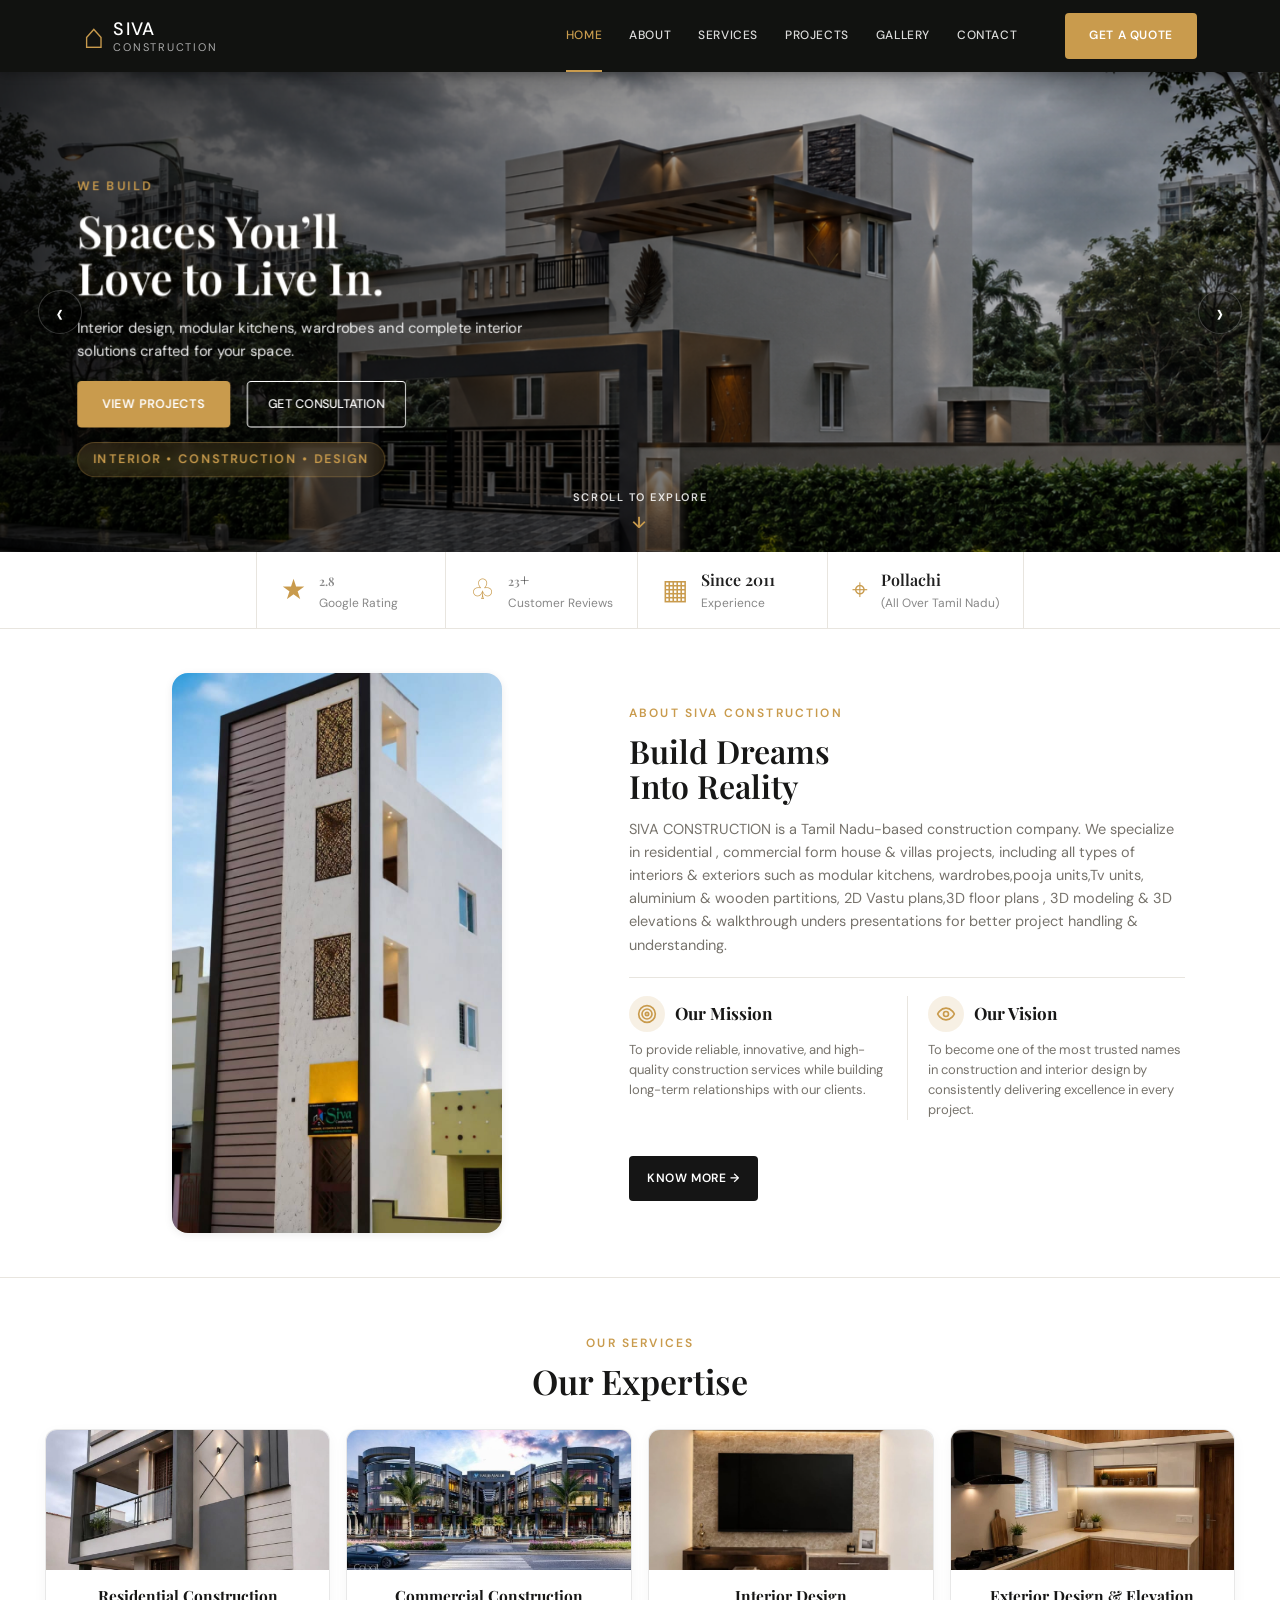
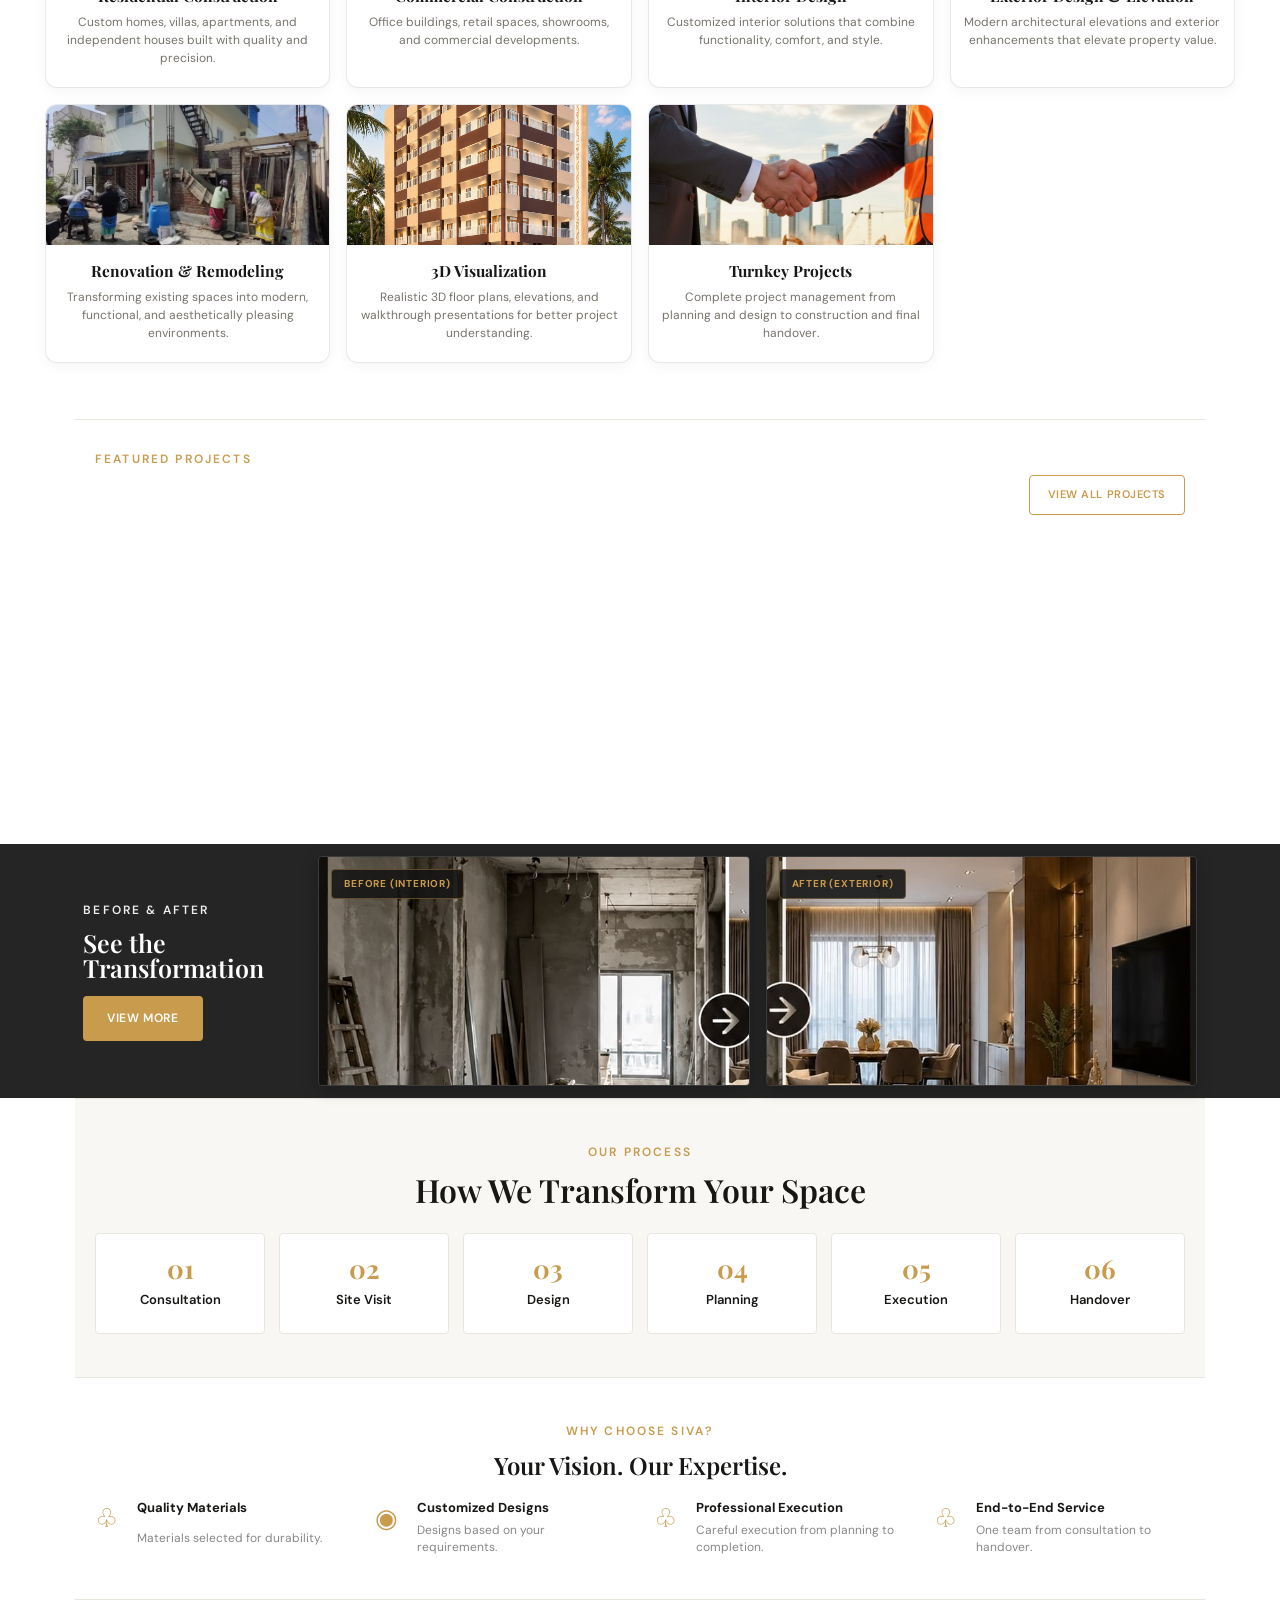
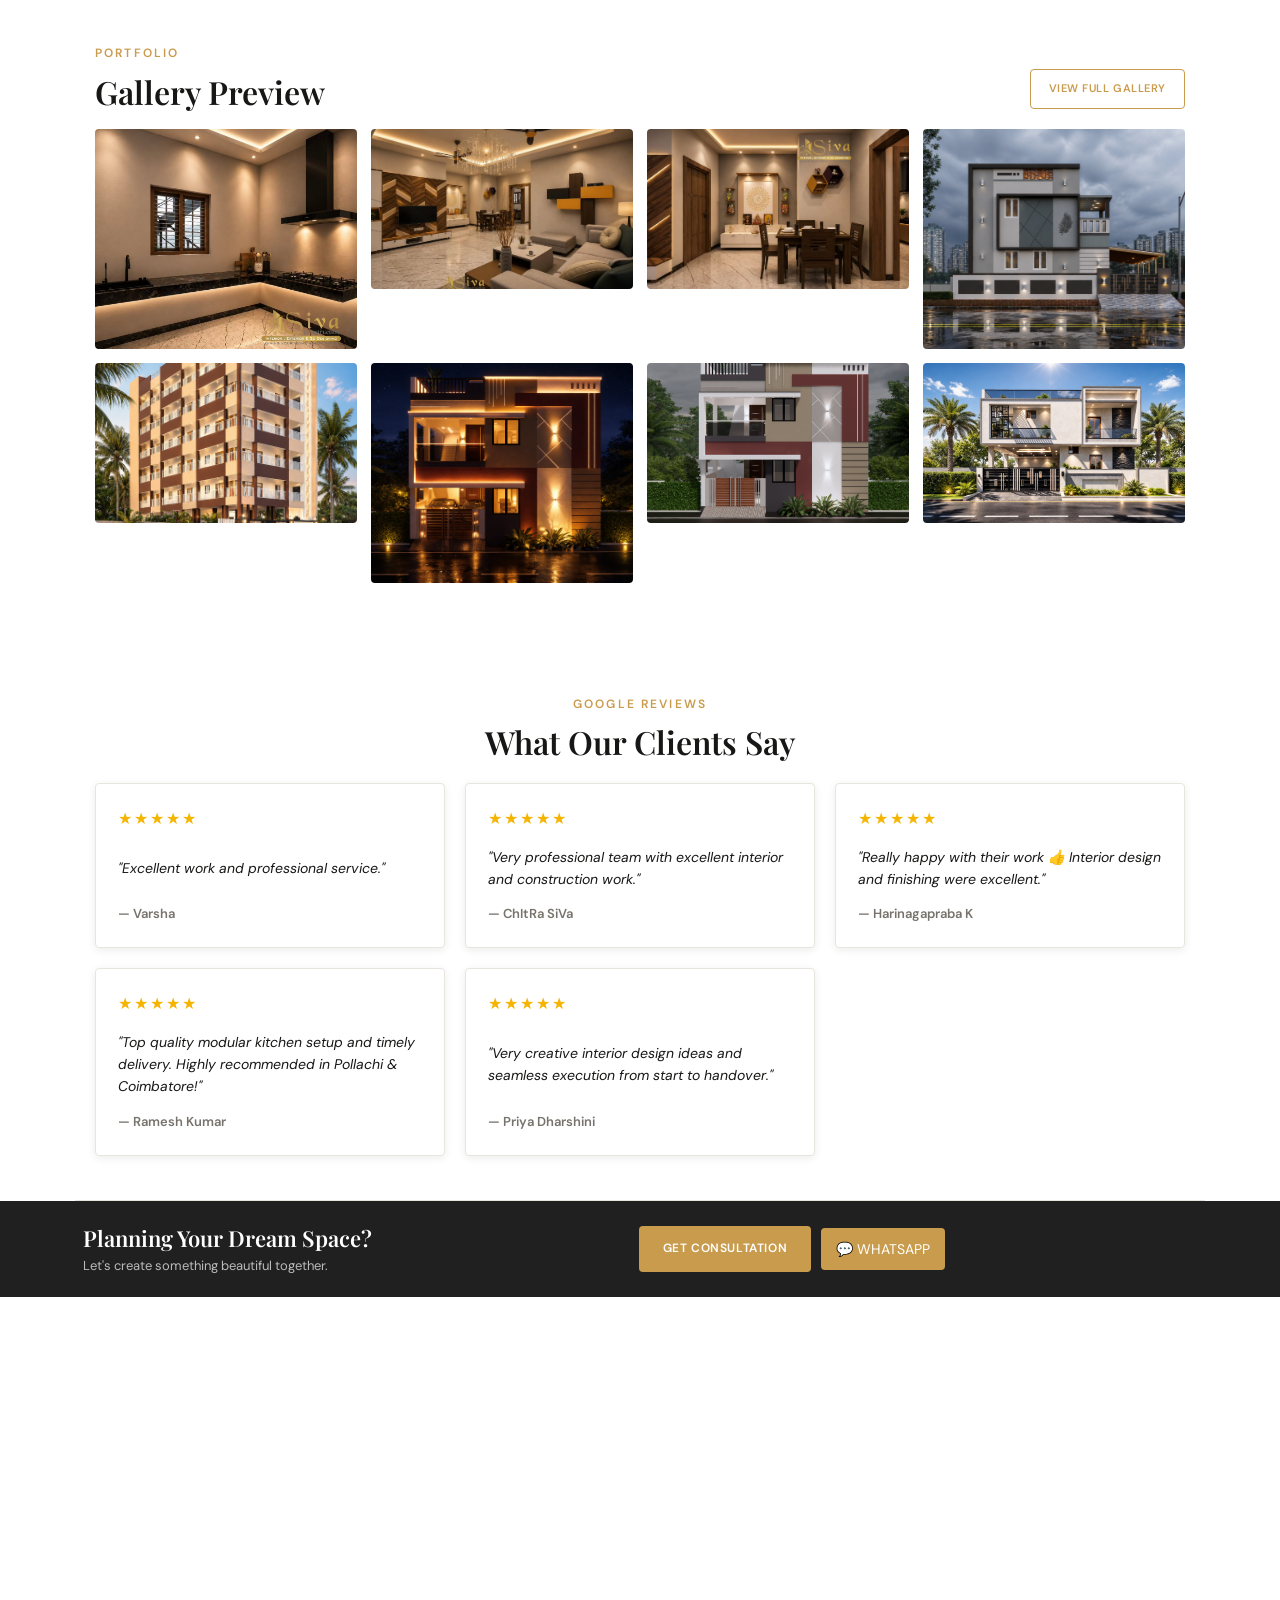
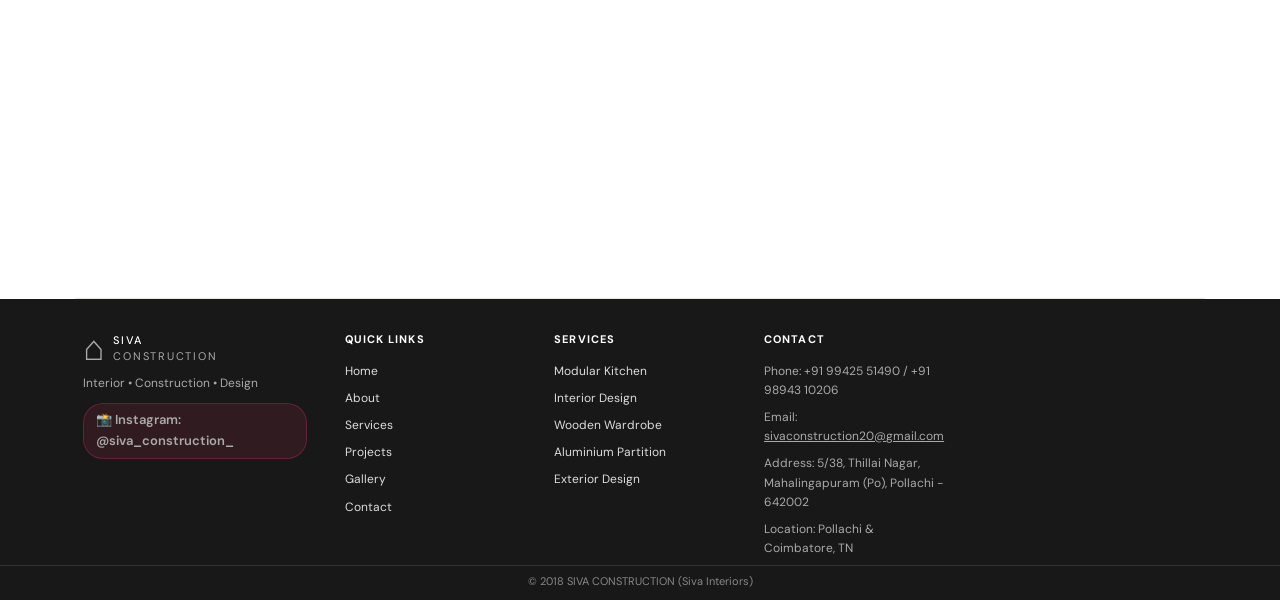
==== commit 8c1d26cc: "Updated website" ====
--- a/index.html
+++ b/index.html
@@ -66,7 +66,7 @@
       </div>
       <div>
         <strong>▦</strong>
-        <span><b>Since 2017</b>Experience</span>
+        <span><b>Since 2011</b>Experience</span>
       </div>
       <div>
         <strong>⌖</strong>
@@ -81,8 +81,8 @@
       </div>
       <div class="about-copy">
         <p class="kicker">ABOUT SIVA CONSTRUCTION</p>
-        <h2>Building Dreams<br>Into Reality</h2>
-        <p>SIVA CONSTRUCTION is a Tamil Nadu-based construction and interior &amp; exterior company. We specialize in residential &amp; commercial projects, including all types of interiors such as modular kitchens, wardrobes, and aluminium partitions, 2D Vastu plans, and 3D modeling with 3D floor plans, elevations, and walkthrough presentations for better project understanding.</p>
+        <h2>Build Dreams<br>Into Reality</h2>
+        <p>SIVA CONSTRUCTION is a Tamil Nadu-based construction company. We specialize in residential , commercial form house & villas projects, including all types of interiors & exteriors such as modular kitchens, wardrobes,pooja units,Tv units, aluminium & wooden partitions, 2D Vastu plans,3D floor plans , 3D modeling & 3D elevations & walkthrough unders presentations for better project handling & understanding.</p>
         
         <div class="mission-vision-grid">
           <div class="mv-item">
@@ -398,7 +398,7 @@
             <span class="contact-info-icon">📍</span>
             <div class="contact-info-text">
               <strong>Office &amp; Worksite Address</strong>
-              <span>5/38, Gopalsamy Street, Thillai Nagar, Sangampalayam, Pollachi - 642002</span>
+              <span>5/38, Thillai Nagar, Mahalingapuram (Po), Pollachi - 642002</span>
             </div>
           </div>
           <div class="contact-info-item">
@@ -416,6 +416,20 @@
             </div>
           </div>
           <div class="contact-info-item">
+            <span class="contact-info-icon">✉️</span>
+            <div class="contact-info-text">
+              <strong>Email Address</strong>
+              <span><a href="mailto:sivaconstruction20@gmail.com" style="color: inherit; text-decoration: underline;">sivaconstruction20@gmail.com</a></span>
+            </div>
+          </div>
+          <div class="contact-info-item">
+            <span class="contact-info-icon">📸</span>
+            <div class="contact-info-text">
+              <strong>Instagram Profile</strong>
+              <span><a href="https://www.instagram.com/siva_construction_?utm_source=qr&amp;stkn=cDM3b2Vueno5Mngy" target="_blank" rel="noopener" style="color: #E1306C; font-weight: 600; text-decoration: none;">@siva_construction_ ↗</a></span>
+            </div>
+          </div>
+          <div class="contact-info-item">
             <span class="contact-info-icon">🕐</span>
             <div class="contact-info-text">
               <strong>Working Hours</strong>
@@ -423,11 +437,11 @@
             </div>
           </div>
           <div style="margin-top: 10px;">
-            <a class="small-outline" href="Contact.html">GET DIRECTIONS</a>
+            <a class="small-outline" href="https://maps.app.goo.gl/R2r3sywWNqBucRbZ7" target="_blank" rel="noopener">GET DIRECTIONS</a>
           </div>
         </div>
         <div class="map-container">
-          <iframe src="https://www.google.com/maps/embed?pb=!1m18!1m12!1m3!1d125322.47444109403!2d76.8848329623253!3d11.01412634426548!2m3!1f0!2f0!3f0!3m2!1i1024!2i768!4f13.1!3m3!1m2!1s0x3ba859af2f971cb5%3A0x2fc1c81e183ed282!2sCoimbatore%2C%20Tamil%20Nadu!5e0!3m2!1sen!2sin!4v1700000000000!5m2!1sen!2sin" allowfullscreen="" loading="lazy" referrerpolicy="no-referrer-when-downgrade"></iframe>
+          <iframe src="https://maps.google.com/maps?q=10.675444,77.0071146&hl=en&z=17&output=embed" allowfullscreen="" loading="lazy" referrerpolicy="no-referrer-when-downgrade" title="Siva Construction Map Location"></iframe>
         </div>
       </div>
     </section>
@@ -442,6 +456,11 @@
         <span><b>SIVA</b><small>CONSTRUCTION</small></span>
       </a>
       <p>Interior • Construction • Design</p>
+      <div style="margin-top: 10px;">
+        <a href="https://www.instagram.com/siva_construction_?utm_source=qr&amp;stkn=cDM3b2Vueno5Mngy" target="_blank" rel="noopener" style="display: inline-flex; align-items: center; gap: 6px; color: #E1306C; font-size: 13px; font-weight: 600; text-decoration: none; background: rgba(225, 48, 108, 0.12); padding: 6px 12px; border-radius: 20px; border: 1px solid rgba(225, 48, 108, 0.3);">
+          <span>📸 Instagram: @siva_construction_</span>
+        </a>
+      </div>
     </div>
     <div>
       <b>QUICK LINKS</b>
@@ -463,7 +482,8 @@
     <div>
       <b>CONTACT</b>
       <span>Phone: +91 99425 51490 / +91 98943 10206</span>
-      <span>Address: Thillai Nagar, Sangampalayam, Pollachi - 642002</span>
+      <span>Email: <a href="mailto:sivaconstruction20@gmail.com" style="color: inherit; text-decoration: underline;">sivaconstruction20@gmail.com</a></span>
+      <span>Address: 5/38, Thillai Nagar, Mahalingapuram (Po), Pollachi - 642002</span>
       <span>Location: Pollachi &amp; Coimbatore, TN</span>
     </div>
     <small class="copyright">© 2018 SIVA CONSTRUCTION (Siva Interiors)</small>
--- a/styles.css
+++ b/styles.css
@@ -257,7 +257,8 @@
    5. Hero Section & Slider Controls
    -------------------------------------------------------------------------- */
 .hero {
-  height: 440px;
+  height: 480px;
+  width: 100%;
   color: var(--white);
   position: relative;
   overflow: hidden;
@@ -268,12 +269,12 @@
 .hero-image {
   position: absolute;
   inset: 0;
-  background: url('modern-interior.jpg') center/cover no-repeat;
+  background: url('siva 35.png') center/cover no-repeat;
   transform: scale(1.02);
   transform-style: preserve-3d;
   will-change: transform;
   transition: transform 0.15s cubic-bezier(0.25, 0.46, 0.45, 0.94), opacity 0.3s ease;
-  box-shadow: inset 0 0 80px rgba(0, 0, 0, 0.6);
+  box-shadow: inset 0 0 80px rgba(0, 0, 0, 0.4);
 }
 
 .hero-image::after {
@@ -294,17 +295,17 @@
 .hero-overlay {
   position: absolute;
   inset: 0;
-  background: linear-gradient(90deg, rgba(0, 0, 0, 0.78), rgba(0, 0, 0, 0.05) 78%),
+  background: linear-gradient(90deg, rgba(0, 0, 0, 0.75), rgba(0, 0, 0, 0.1) 80%),
               linear-gradient(0deg, rgba(0, 0, 0, 0.25), transparent);
   pointer-events: none;
 }
 
 .hero-content {
   position: absolute;
-  left: 9.5%;
+  left: 7.5%;
   top: 50%;
   transform: translateY(-45%) translateZ(40px);
-  max-width: 540px;
+  max-width: 480px;
   z-index: 2;
   transform-style: preserve-3d;
   transition: transform 0.2s ease-out;
@@ -2257,16 +2258,18 @@
 }
 
 .lightbox-img {
-  width: 100vw;
-  height: 100vh;
-  max-width: 100vw;
-  max-height: 100vh;
+  max-width: 580px;
+  max-height: 420px;
+  width: 82vw;
+  height: auto;
+  aspect-ratio: 4 / 3;
   object-fit: contain;
-  border-radius: 0;
-  box-shadow: none;
-  border: none;
-  outline: none;
-  background: transparent;
+  border-radius: 16px;
+  box-shadow: 0 20px 50px rgba(0, 0, 0, 0.7);
+  border: 1px solid rgba(255, 255, 255, 0.15);
+  background: #0b0c0a;
+  image-rendering: -webkit-optimize-contrast;
+  filter: contrast(1.03) saturate(1.05);
   transition: transform 0.3s ease;
   cursor: zoom-in;
 }
@@ -2511,51 +2514,71 @@
 
 .projects-portfolio-grid {
   display: grid;
-  grid-template-columns: repeat(3, 1fr);
-  gap: 28px;
+  grid-template-columns: repeat(auto-fill, minmax(320px, 350px));
+  justify-content: center;
+  gap: 24px;
   max-width: 1200px;
   margin: 0 auto;
-}
-
-@media (max-width: 992px) {
-  .projects-portfolio-grid {
-    grid-template-columns: repeat(2, 1fr);
-  }
 }
 
 @media (max-width: 640px) {
   .projects-portfolio-grid {
     grid-template-columns: 1fr;
   }
+  .portfolio-card-item {
+    width: 100% !important;
+    max-width: 100% !important;
+  }
+  .portfolio-card-image {
+    height: 200px !important;
+  }
 }
 
 .portfolio-card-item {
+  width: 100%;
+  max-width: 350px;
+  min-width: 280px;
   background: var(--white);
   border: 1px solid var(--line);
-  border-radius: var(--radius-sm);
+  border-radius: 14px;
   overflow: hidden;
-  box-shadow: var(--shadow-sm);
+  box-shadow: 0 6px 20px rgba(0, 0, 0, 0.08);
   display: flex;
   flex-direction: column;
-  transition: transform var(--transition-fast), box-shadow var(--transition-fast);
+  transition: transform 0.3s cubic-bezier(0.25, 1, 0.5, 1), box-shadow 0.3s ease, border-color 0.3s ease;
 }
 
 .portfolio-card-item:hover {
   transform: translateY(-5px);
-  box-shadow: var(--shadow-md);
+  box-shadow: 0 16px 36px rgba(0, 0, 0, 0.14);
+  border-color: var(--gold);
 }
 
 .portfolio-card-image {
-  height: 195px;
+  width: 100%;
+  height: 220px;
+  aspect-ratio: 16 / 10;
   position: relative;
   overflow: hidden;
+  background: #111;
+  cursor: pointer;
+  border-radius: 14px 14px 0 0;
 }
 
 .portfolio-card-image img {
   width: 100%;
   height: 100%;
   object-fit: cover;
-  transition: transform 0.5s ease;
+  image-rendering: -webkit-optimize-contrast;
+  filter: contrast(1.03) saturate(1.05) brightness(1.01);
+  backface-visibility: hidden;
+  transform: translateZ(0);
+  transition: transform 0.5s cubic-bezier(0.25, 1, 0.5, 1), filter 0.5s ease;
+}
+
+.portfolio-card-item:hover .portfolio-card-image img {
+  filter: contrast(1.06) saturate(1.08) brightness(1.03);
+  transform: scale(1.05);
 }
 
 .portfolio-card-item:hover .portfolio-card-image img {
@@ -3663,8 +3686,263 @@
   }
 }
 
-
-
-
-
-
+/* --------------------------------------------------------------------------
+   21. Extended Project Execution Gallery Grid (siva 42.jpeg to siva 62.jpeg)
+   -------------------------------------------------------------------------- */
+.projects-execution-section {
+  padding: 50px 6.5%;
+  background-color: var(--bg-light, #faf9f6);
+  border-top: 1px solid var(--line, #e2ded8);
+}
+
+.projects-execution-header {
+  margin-bottom: 36px;
+  text-align: center;
+}
+
+.projects-execution-grid {
+  display: grid;
+  grid-template-columns: repeat(auto-fill, 180px) !important;
+  justify-content: center !important;
+  gap: 16px !important;
+  max-width: 1200px;
+  margin: 0 auto;
+}
+
+@media (max-width: 640px) {
+  .projects-execution-grid {
+    grid-template-columns: repeat(auto-fill, 180px) !important;
+  }
+}
+
+.execution-card-item {
+  width: 180px !important;
+  max-width: 180px !important;
+  min-width: 180px !important;
+  box-sizing: border-box;
+  background: var(--white, #ffffff);
+  border: 1px solid var(--line, #e2ded8);
+  border-radius: 12px;
+  overflow: hidden;
+  box-shadow: 0 6px 18px rgba(0, 0, 0, 0.07);
+  transition: transform 0.35s cubic-bezier(0.25, 1, 0.5, 1), box-shadow 0.35s ease, border-color 0.35s ease;
+  display: flex;
+  flex-direction: column;
+}
+
+.execution-card-item:hover {
+  transform: translateY(-5px);
+  box-shadow: 0 14px 30px rgba(0, 0, 0, 0.14);
+  border-color: var(--gold, #d4af37);
+}
+
+.execution-card-image {
+  position: relative;
+  width: 180px !important;
+  height: 180px !important;
+  max-width: 180px !important;
+  max-height: 180px !important;
+  min-width: 180px !important;
+  min-height: 180px !important;
+  aspect-ratio: 1 / 1 !important;
+  overflow: hidden;
+  background: #111;
+  cursor: pointer;
+  border-radius: 12px 12px 0 0;
+}
+
+.execution-card-image img,
+img[src*="siva 18"], img[src*="siva 19"], img[src*="siva 20"], img[src*="siva 21"],
+img[src*="siva 22"], img[src*="siva 23"], img[src*="siva 24"], img[src*="siva 25"],
+img[src*="siva 26"], img[src*="siva 27"], img[src*="siva 28"], img[src*="siva 29"],
+img[src*="siva 42"], img[src*="siva 43"], img[src*="siva 44"], img[src*="siva 45"],
+img[src*="siva 46"], img[src*="siva 47"], img[src*="siva 48"], img[src*="siva 49"],
+img[src*="siva 50"], img[src*="siva 51"], img[src*="siva 52"], img[src*="siva 53"],
+img[src*="siva 54"], img[src*="siva 55"], img[src*="siva 56"], img[src*="siva 57"],
+img[src*="siva 58"], img[src*="siva 59"], img[src*="siva 60"], img[src*="siva 61"],
+img[src*="siva 62"] {
+  width: 100% !important;
+  height: 100% !important;
+  max-width: 100% !important;
+  max-height: 100% !important;
+  min-width: 100% !important;
+  min-height: 100% !important;
+  object-fit: cover !important;
+  display: block;
+  image-rendering: -webkit-optimize-contrast;
+  filter: contrast(1.04) saturate(1.06) brightness(1.01);
+  backface-visibility: hidden;
+  transform: translateZ(0);
+  transition: transform 0.5s cubic-bezier(0.25, 1, 0.5, 1), filter 0.5s ease;
+}
+
+.execution-card-item:hover .execution-card-image img {
+  filter: contrast(1.07) saturate(1.09) brightness(1.03);
+  transform: scale(1.05);
+}
+
+.execution-category-badge {
+  position: absolute;
+  top: 8px;
+  left: 8px;
+  background: rgba(11, 12, 10, 0.78);
+  backdrop-filter: blur(8px);
+  color: var(--gold, #d4af37);
+  border: 1px solid rgba(212, 175, 55, 0.35);
+  font-size: 8.5px;
+  font-weight: 700;
+  letter-spacing: 0.05em;
+  padding: 2px 7px;
+  border-radius: 12px;
+  text-transform: uppercase;
+  z-index: 2;
+}
+
+.execution-card-body {
+  padding: 12px;
+  display: flex;
+  flex-direction: column;
+  flex-grow: 1;
+}
+
+.execution-card-body h3 {
+  font-family: var(--serif, 'Playfair Display', serif);
+  font-size: 14px;
+  font-weight: 600;
+  color: var(--ink, #1a1a18);
+  margin: 0 0 6px;
+  line-height: 1.3;
+}
+
+.execution-card-body p {
+  font-size: 13.5px;
+  color: var(--muted, #666);
+  line-height: 1.55;
+  margin: 0 0 14px;
+}
+
+.execution-card-specs {
+  list-style: none;
+  padding: 0;
+  margin: 0 0 16px;
+  border-top: 1px dashed var(--line, #e2ded8);
+  padding-top: 12px;
+  font-size: 12px;
+  color: #555;
+}
+
+.execution-card-specs li {
+  margin-bottom: 5px;
+  display: flex;
+  align-items: center;
+  gap: 6px;
+}
+
+.execution-card-specs li strong {
+  color: var(--ink, #111);
+}
+
+.execution-card-footer {
+  margin-top: auto;
+  padding-top: 12px;
+  border-top: 1px solid var(--line, #e2ded8);
+  display: flex;
+  justify-content: space-between;
+  align-items: center;
+}
+
+.execution-location {
+  font-size: 11px;
+  color: var(--muted, #777);
+  font-weight: 500;
+}
+
+.execution-action-btn {
+  font-size: 11px;
+  font-weight: 700;
+  color: var(--gold, #d4af37);
+  text-decoration: none;
+  transition: color 0.2s ease, transform 0.2s ease;
+}
+
+.execution-action-btn:hover {
+  color: var(--ink, #111);
+  transform: translateX(3px);
+}
+
+/* Filter Hide/Show Animations */
+.portfolio-card-item.is-hidden,
+.execution-card-item.is-hidden {
+  display: none !important;
+}
+
+@media (max-width: 768px) {
+  .projects-execution-section {
+    padding: 36px 16px;
+  }
+  
+  .projects-execution-grid {
+    grid-template-columns: 1fr;
+    gap: 20px;
+  }
+}
+
+/* --------------------------------------------------------------------------
+   22. Lightbox Modal Medium Sizing & Mobile Hero Adjustments
+   -------------------------------------------------------------------------- */
+.lightbox-modal {
+  position: fixed;
+  inset: 0;
+  z-index: 9999;
+  background: rgba(0, 0, 0, 0.85);
+  backdrop-filter: blur(10px);
+  display: flex;
+  align-items: center;
+  justify-content: center;
+  padding: 20px;
+}
+
+.lightbox-content {
+  position: relative;
+  max-width: 800px;
+  max-height: 800px;
+  width: 800px;
+  height: 800px;
+  display: flex;
+  flex-direction: column;
+  align-items: center;
+  justify-content: center;
+}
+
+.lightbox-img {
+  width: 800px;
+  height: 800px;
+  max-width: 90vw;
+  max-height: 85vh;
+  aspect-ratio: 1 / 1;
+  object-fit: cover;
+  border-radius: 14px;
+  box-shadow: 0 20px 50px rgba(0, 0, 0, 0.6);
+  border: 1px solid rgba(255, 255, 255, 0.15);
+}
+
+@media (max-width: 840px) {
+  .lightbox-content,
+  .lightbox-img {
+    width: 90vw;
+    height: 90vw;
+    max-width: 90vw;
+    max-height: 90vw;
+  }
+}
+
+
+
+
+
+
+
+
+
+
+
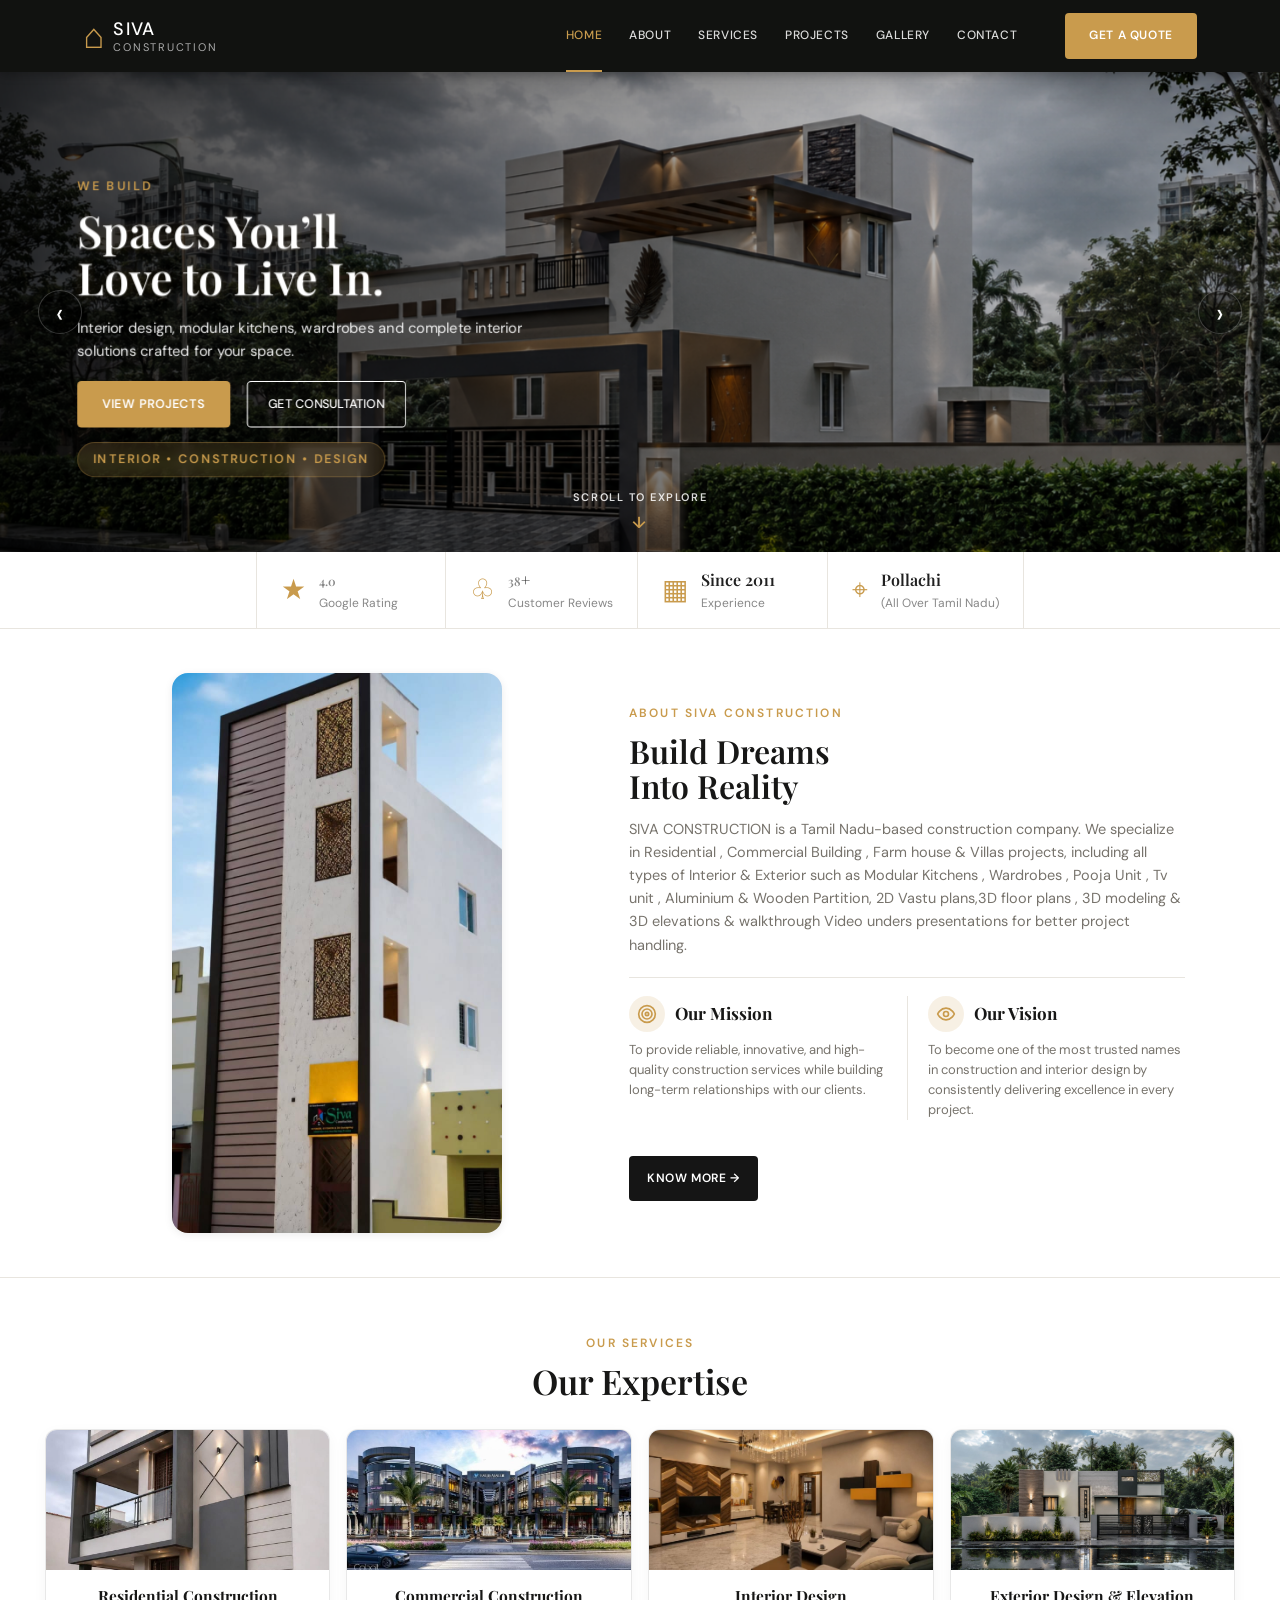
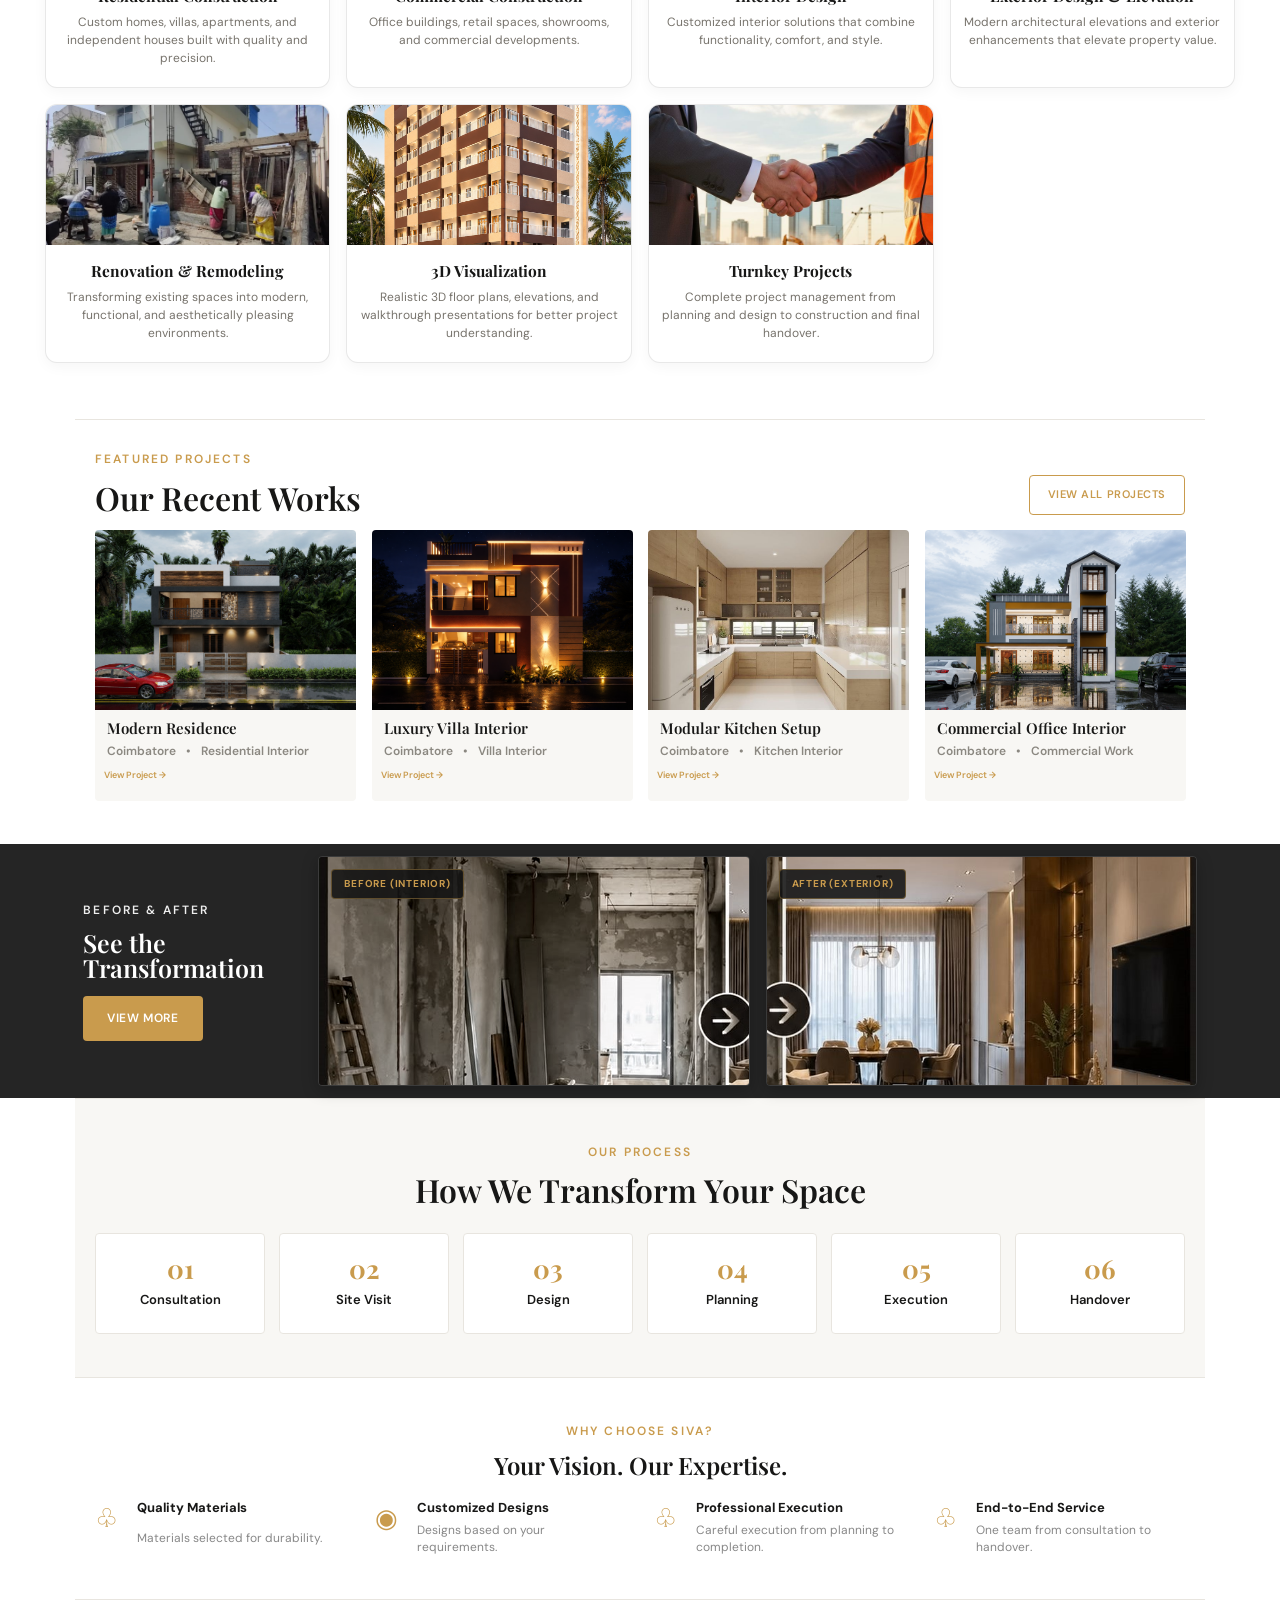
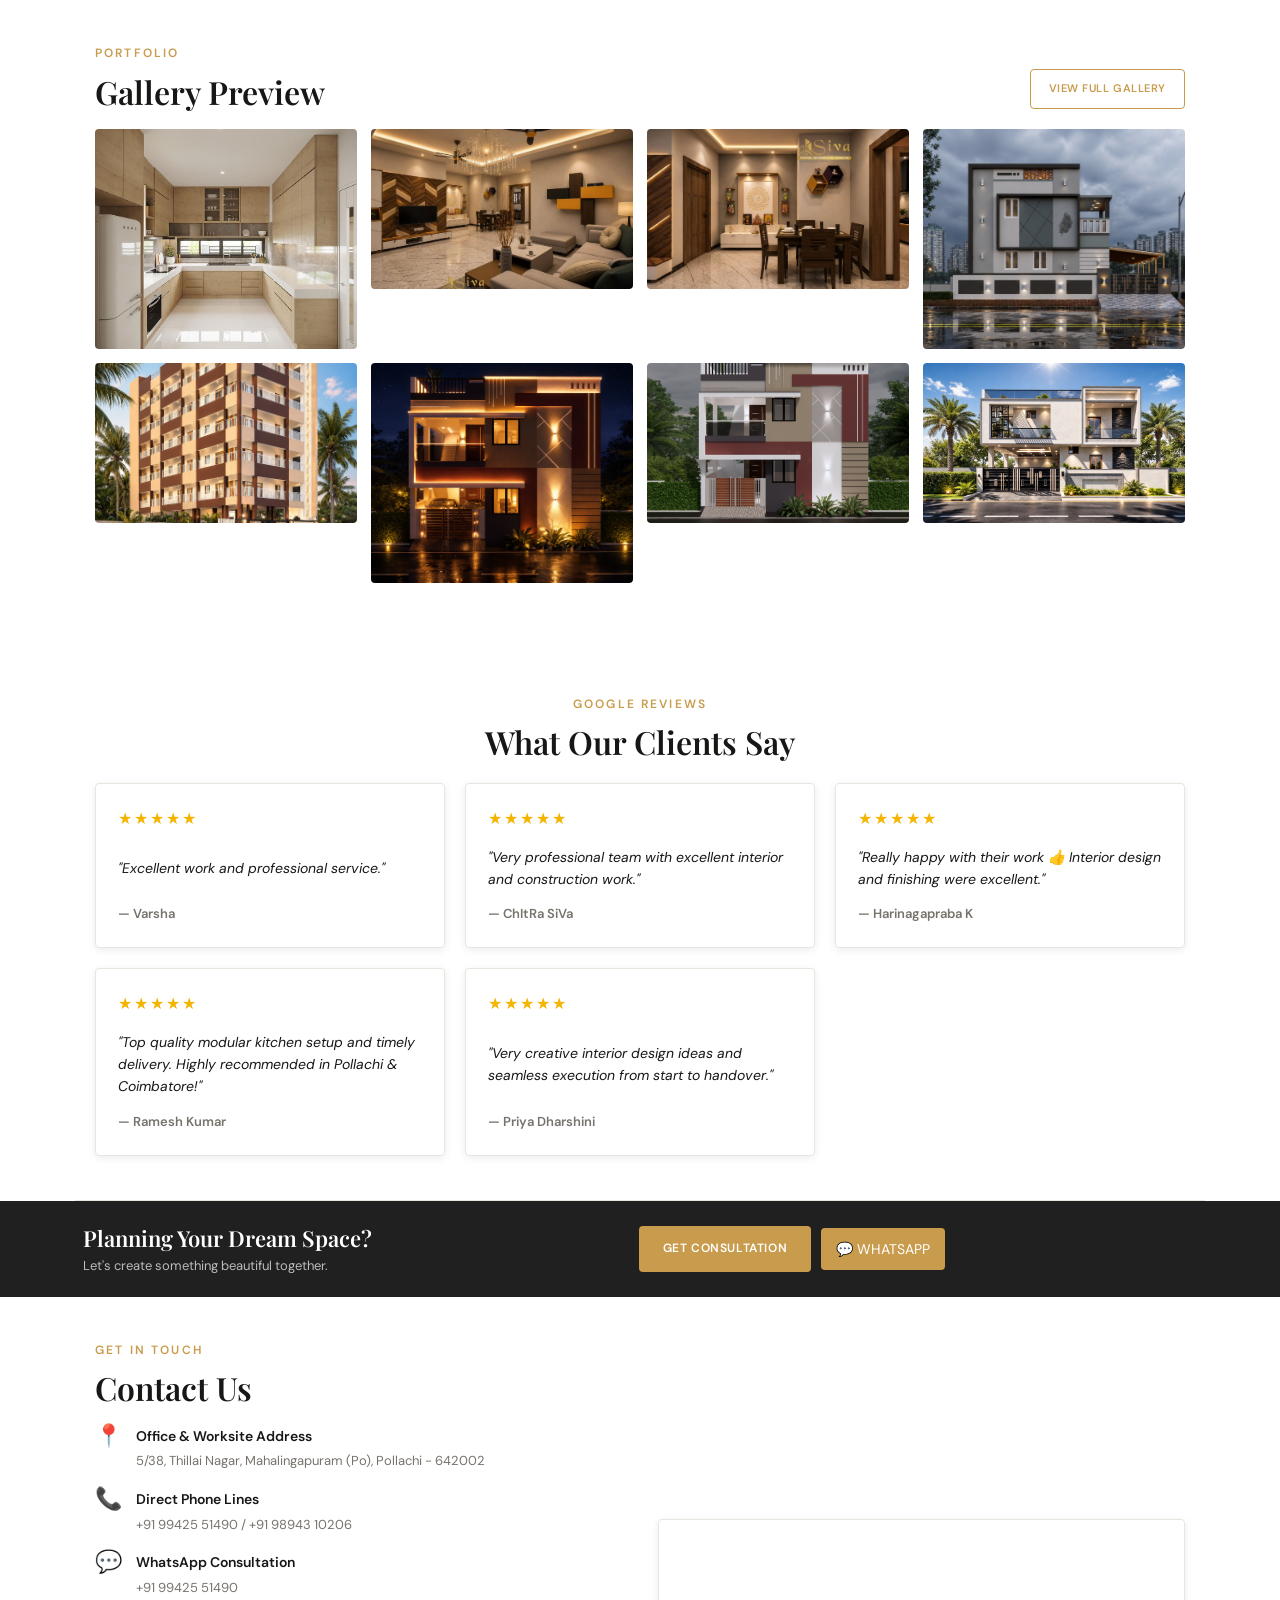
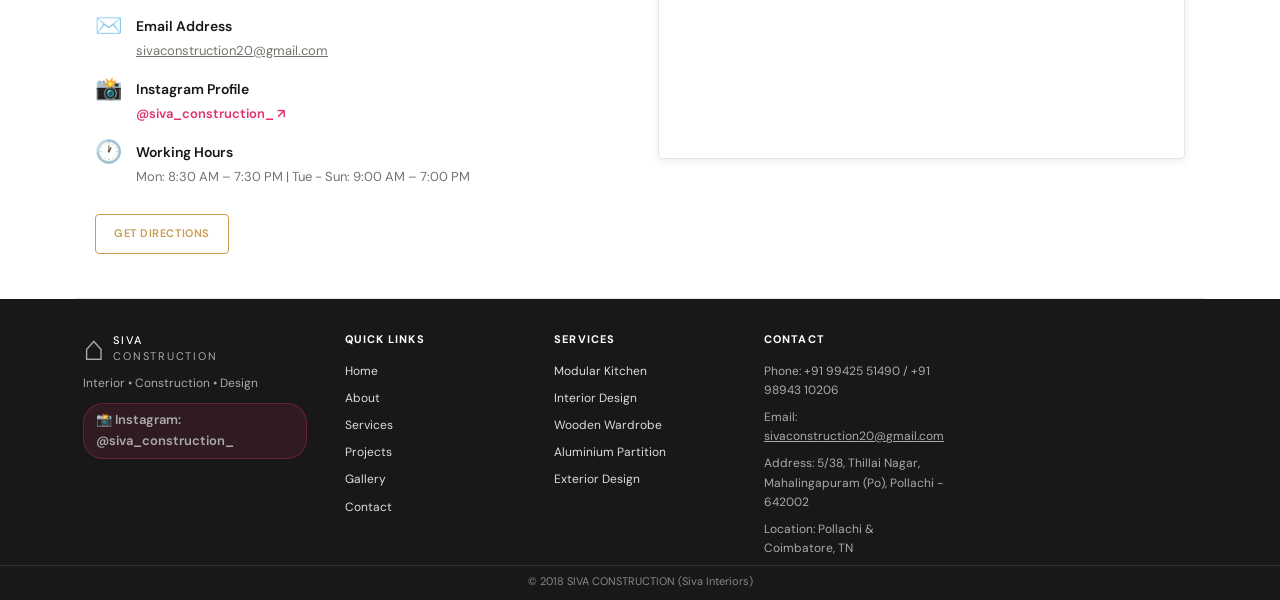
==== commit 6e123b04: "website update" ====
--- a/index.html
+++ b/index.html
@@ -82,7 +82,7 @@
       <div class="about-copy">
         <p class="kicker">ABOUT SIVA CONSTRUCTION</p>
         <h2>Build Dreams<br>Into Reality</h2>
-        <p>SIVA CONSTRUCTION is a Tamil Nadu-based construction company. We specialize in residential , commercial form house & villas projects, including all types of interiors & exteriors such as modular kitchens, wardrobes,pooja units,Tv units, aluminium & wooden partitions, 2D Vastu plans,3D floor plans , 3D modeling & 3D elevations & walkthrough unders presentations for better project handling & understanding.</p>
+        <p>SIVA CONSTRUCTION is a Tamil Nadu-based construction company. We specialize in Residential , Commercial Building , Farm house & Villas projects, including all types of Interior & Exterior such as Modular Kitchens , Wardrobes , Pooja Unit , Tv unit , Aluminium & Wooden Partition, 2D Vastu plans,3D floor plans , 3D modeling & 3D elevations & walkthrough Video unders presentations for better project handling.</p>
         
         <div class="mission-vision-grid">
           <div class="mv-item">
@@ -152,7 +152,7 @@
         <!-- Card 3 -->
         <div class="expertise-card">
           <div class="expertise-card-img">
-            <img src="siva 3.jpeg" alt="Interior Design by Siva Construction">
+            <img src="siv 15.jpeg" alt="Interior Design by Siva Construction">
           </div>
           <div class="expertise-card-body">
             <h3>Interior Design</h3>
@@ -163,7 +163,7 @@
         <!-- Card 4 -->
         <div class="expertise-card">
           <div class="expertise-card-img">
-            <img src="siva 4.jpeg" alt="Exterior Design &amp; Elevation by Siva Construction">
+            <img src="siva 42.jpeg" alt="Exterior Design &amp; Elevation by Siva Construction">
           </div>
           <div class="expertise-card-body">
             <h3>Exterior Design &amp; Elevation</h3>
@@ -229,7 +229,7 @@
           <a href="Projects.html" style="display:inline-block; margin: 4px 9px 8px; font-size: 9px; color: var(--gold); font-weight: 600;">View Project →</a>
         </article>
         <article>
-          <img src="siva 13.jpeg" alt="Modular Kitchen Setup">
+          <img src="siva 41.jpeg" alt="Modular Kitchen Setup">
           <b>Modular Kitchen Setup</b>
           <small>Coimbatore <i>•</i> Kitchen Interior</small>
           <a href="Projects.html" style="display:inline-block; margin: 4px 9px 8px; font-size: 9px; color: var(--gold); font-weight: 600;">View Project →</a>
@@ -332,7 +332,7 @@
         <a class="small-outline" href="Gallery.html">VIEW FULL GALLERY</a>
       </div>
       <div class="gallery-preview-grid">
-        <div class="gallery-preview-item tall"><img src="siva 13.jpeg" alt="Kitchen interior gallery"></div>
+        <div class="gallery-preview-item tall"><img src="siva 41.jpeg" alt="Kitchen interior gallery"></div>
         <div class="gallery-preview-item"><img src="siv 15.jpeg" alt="Living room interior"></div>
         <div class="gallery-preview-item"><img src="siva 14.jpeg" alt="Wooden wardrobe gallery"></div>
         <div class="gallery-preview-item tall"><img src="siva 18.png" alt="Modular kitchen preview"></div>
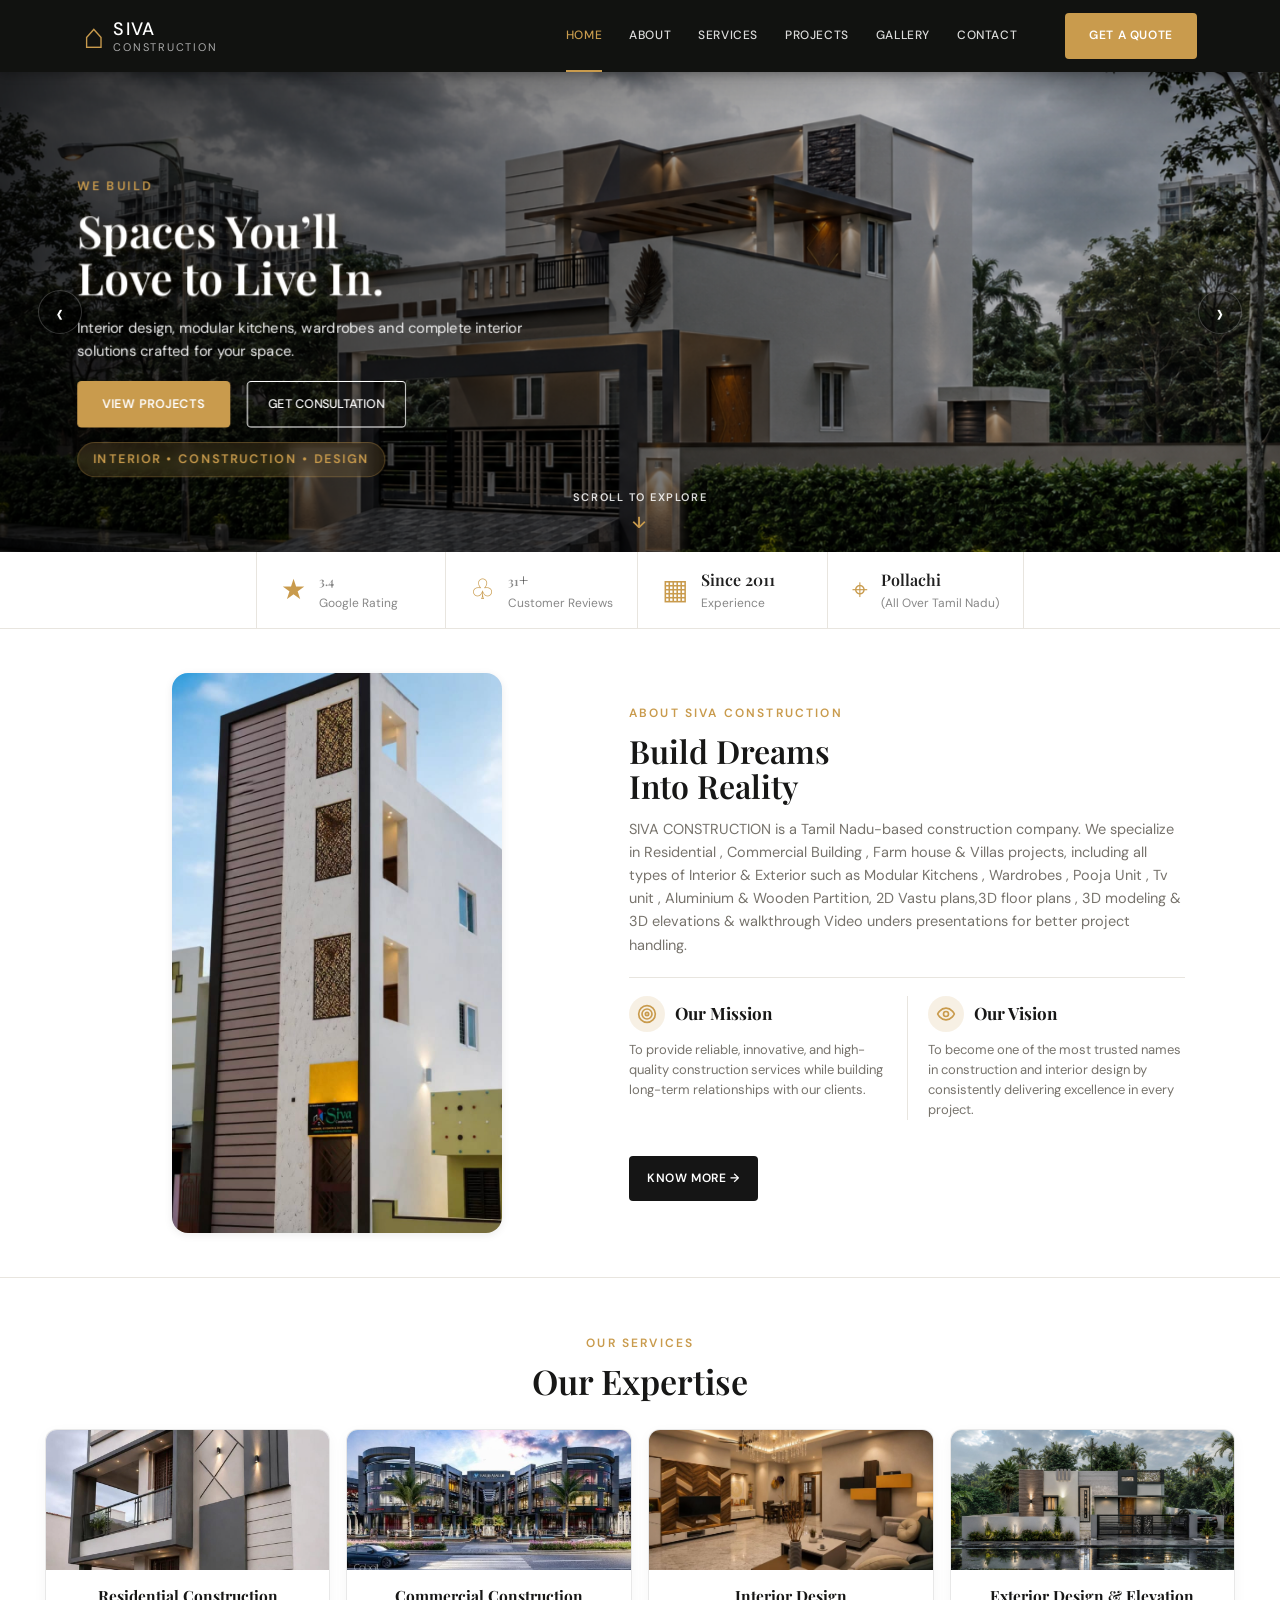
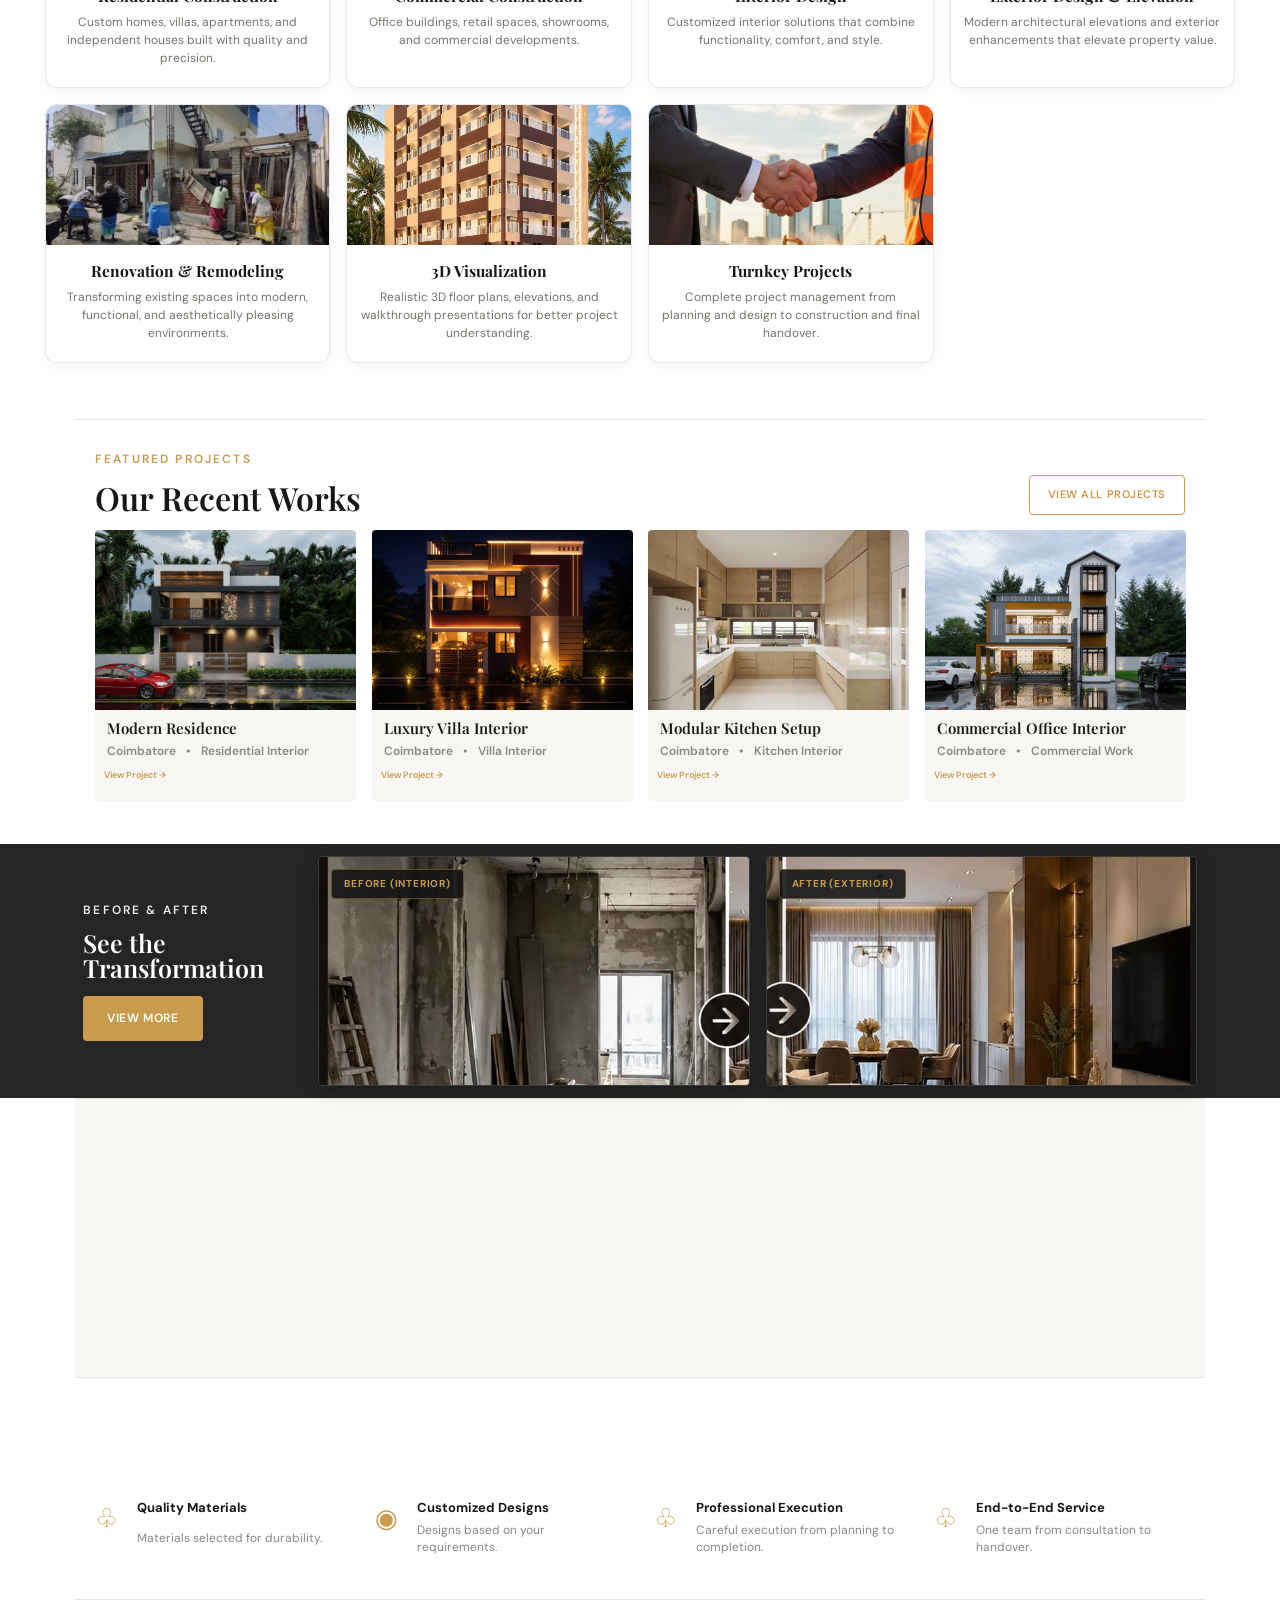
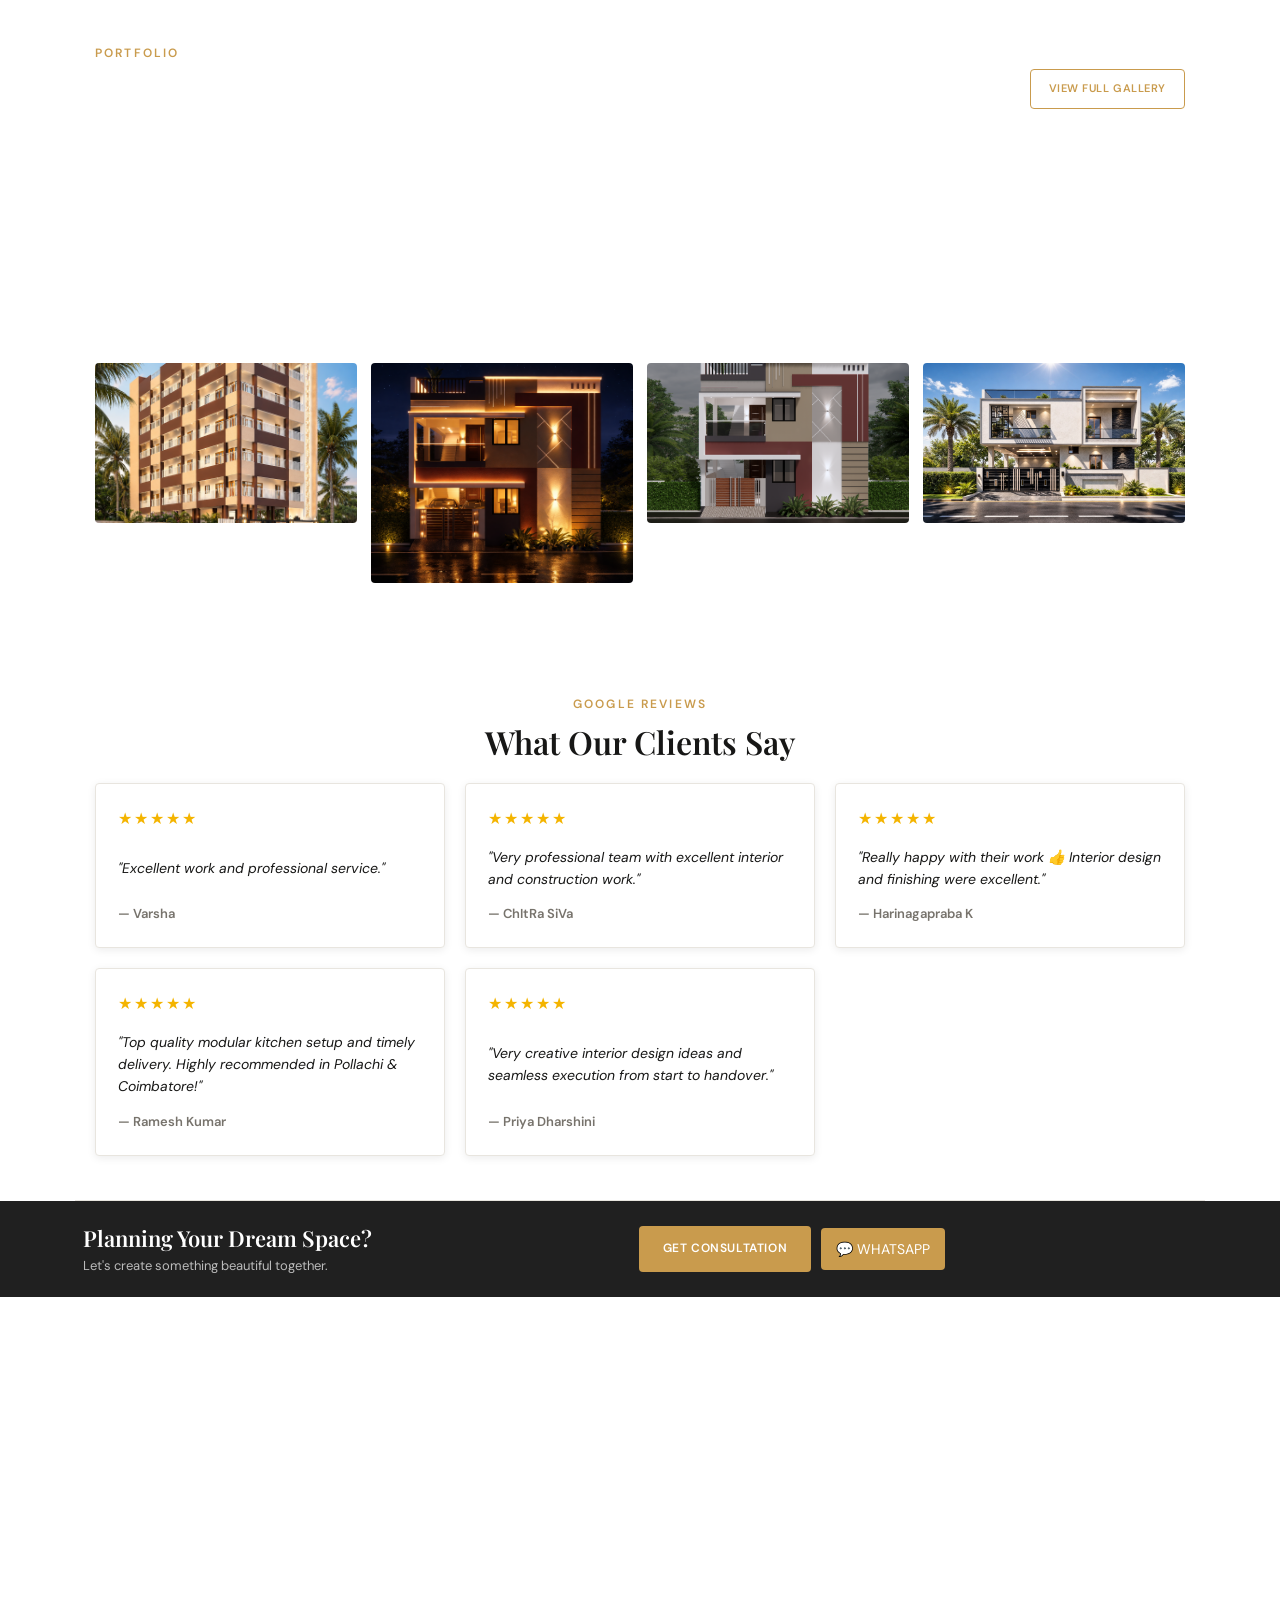
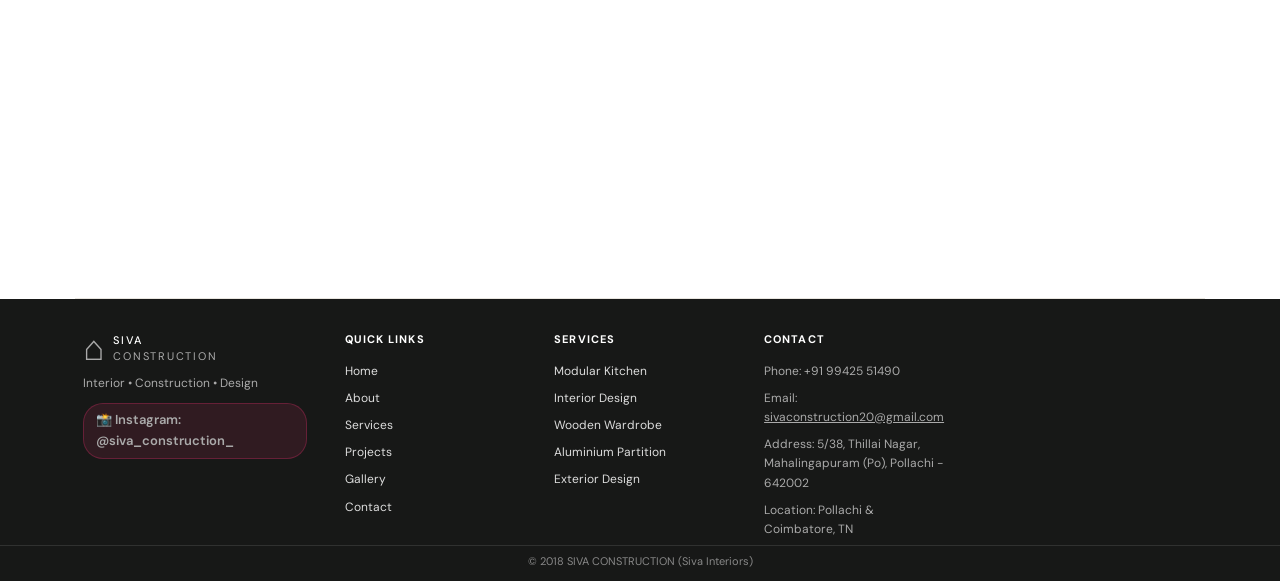
==== commit 23798504: "website update" ====
--- a/index.html
+++ b/index.html
@@ -404,8 +404,8 @@
           <div class="contact-info-item">
             <span class="contact-info-icon">📞</span>
             <div class="contact-info-text">
-              <strong>Direct Phone Lines</strong>
-              <span>+91 99425 51490 / +91 98943 10206</span>
+              <strong>Direct Phone Line</strong>
+              <span>+91 99425 51490</span>
             </div>
           </div>
           <div class="contact-info-item">
@@ -481,7 +481,7 @@
     </div>
     <div>
       <b>CONTACT</b>
-      <span>Phone: +91 99425 51490 / +91 98943 10206</span>
+      <span>Phone: +91 99425 51490</span>
       <span>Email: <a href="mailto:sivaconstruction20@gmail.com" style="color: inherit; text-decoration: underline;">sivaconstruction20@gmail.com</a></span>
       <span>Address: 5/38, Thillai Nagar, Mahalingapuram (Po), Pollachi - 642002</span>
       <span>Location: Pollachi &amp; Coimbatore, TN</span>
